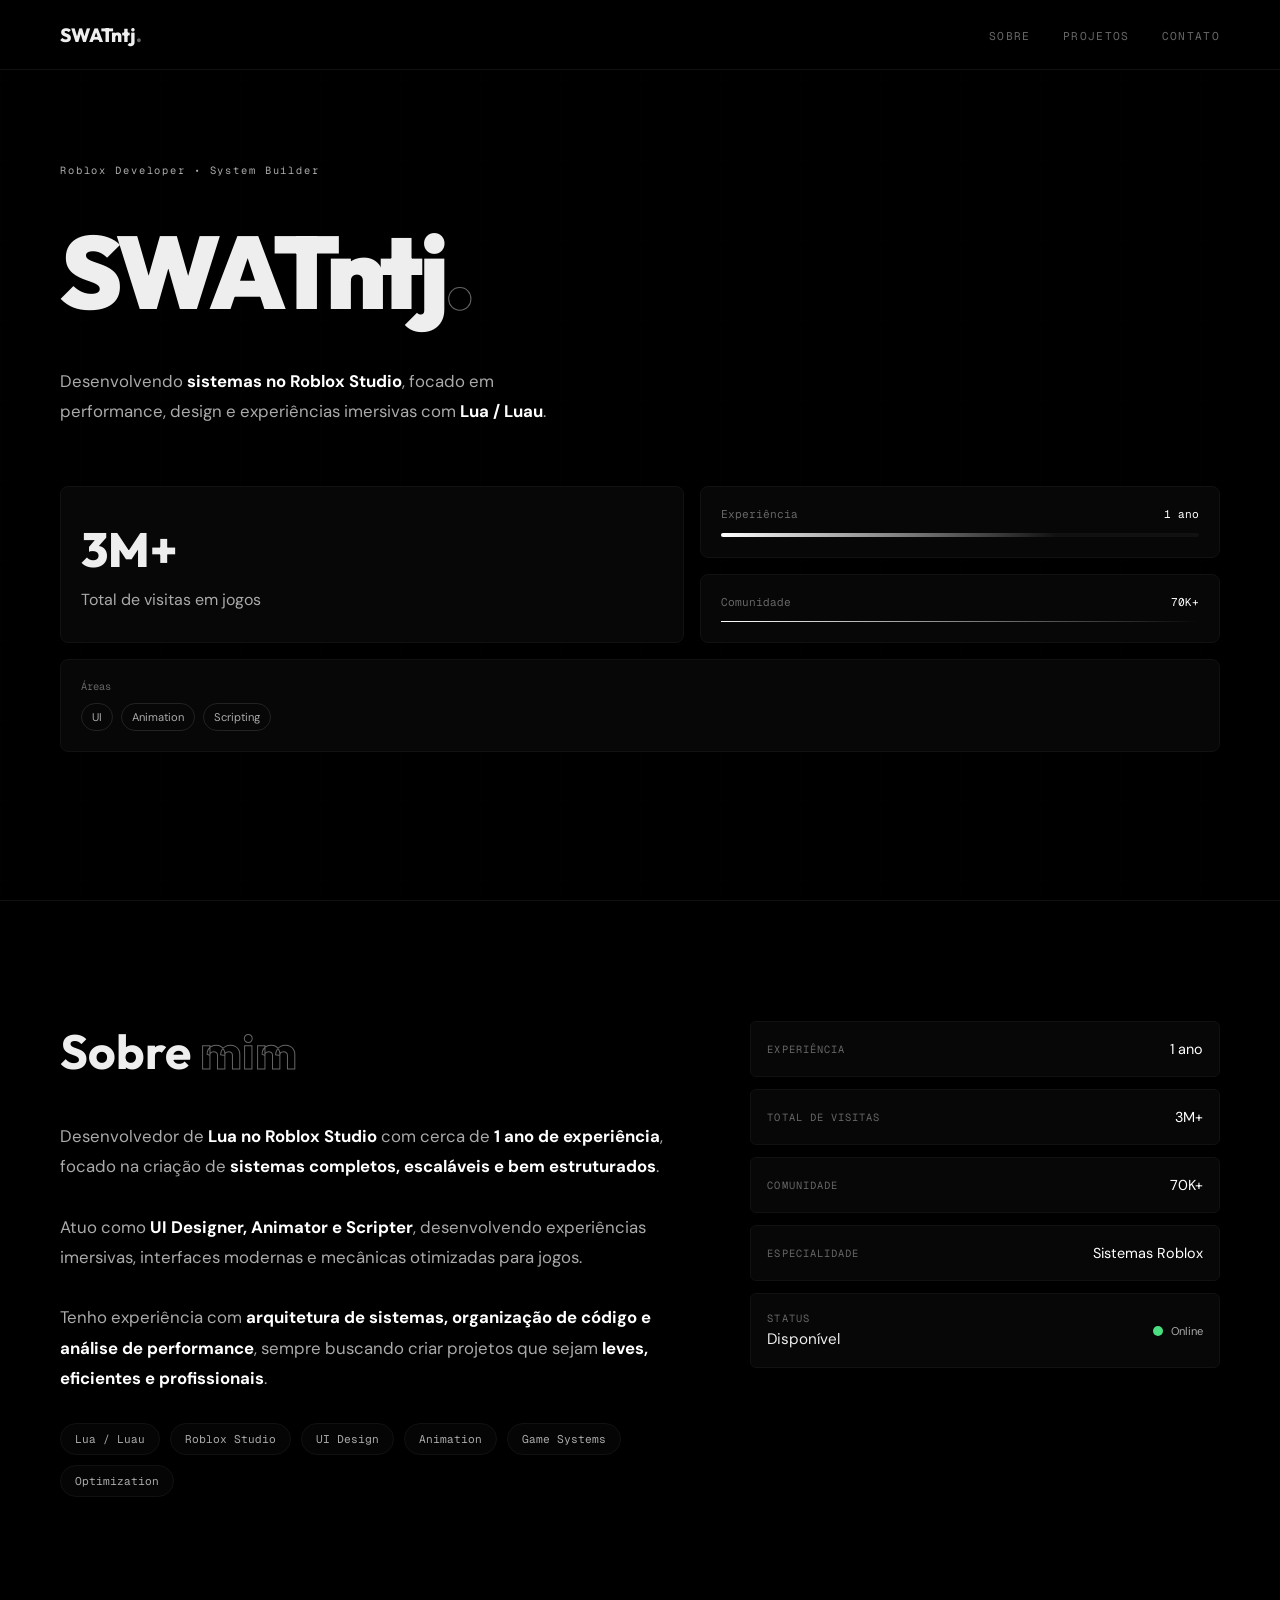
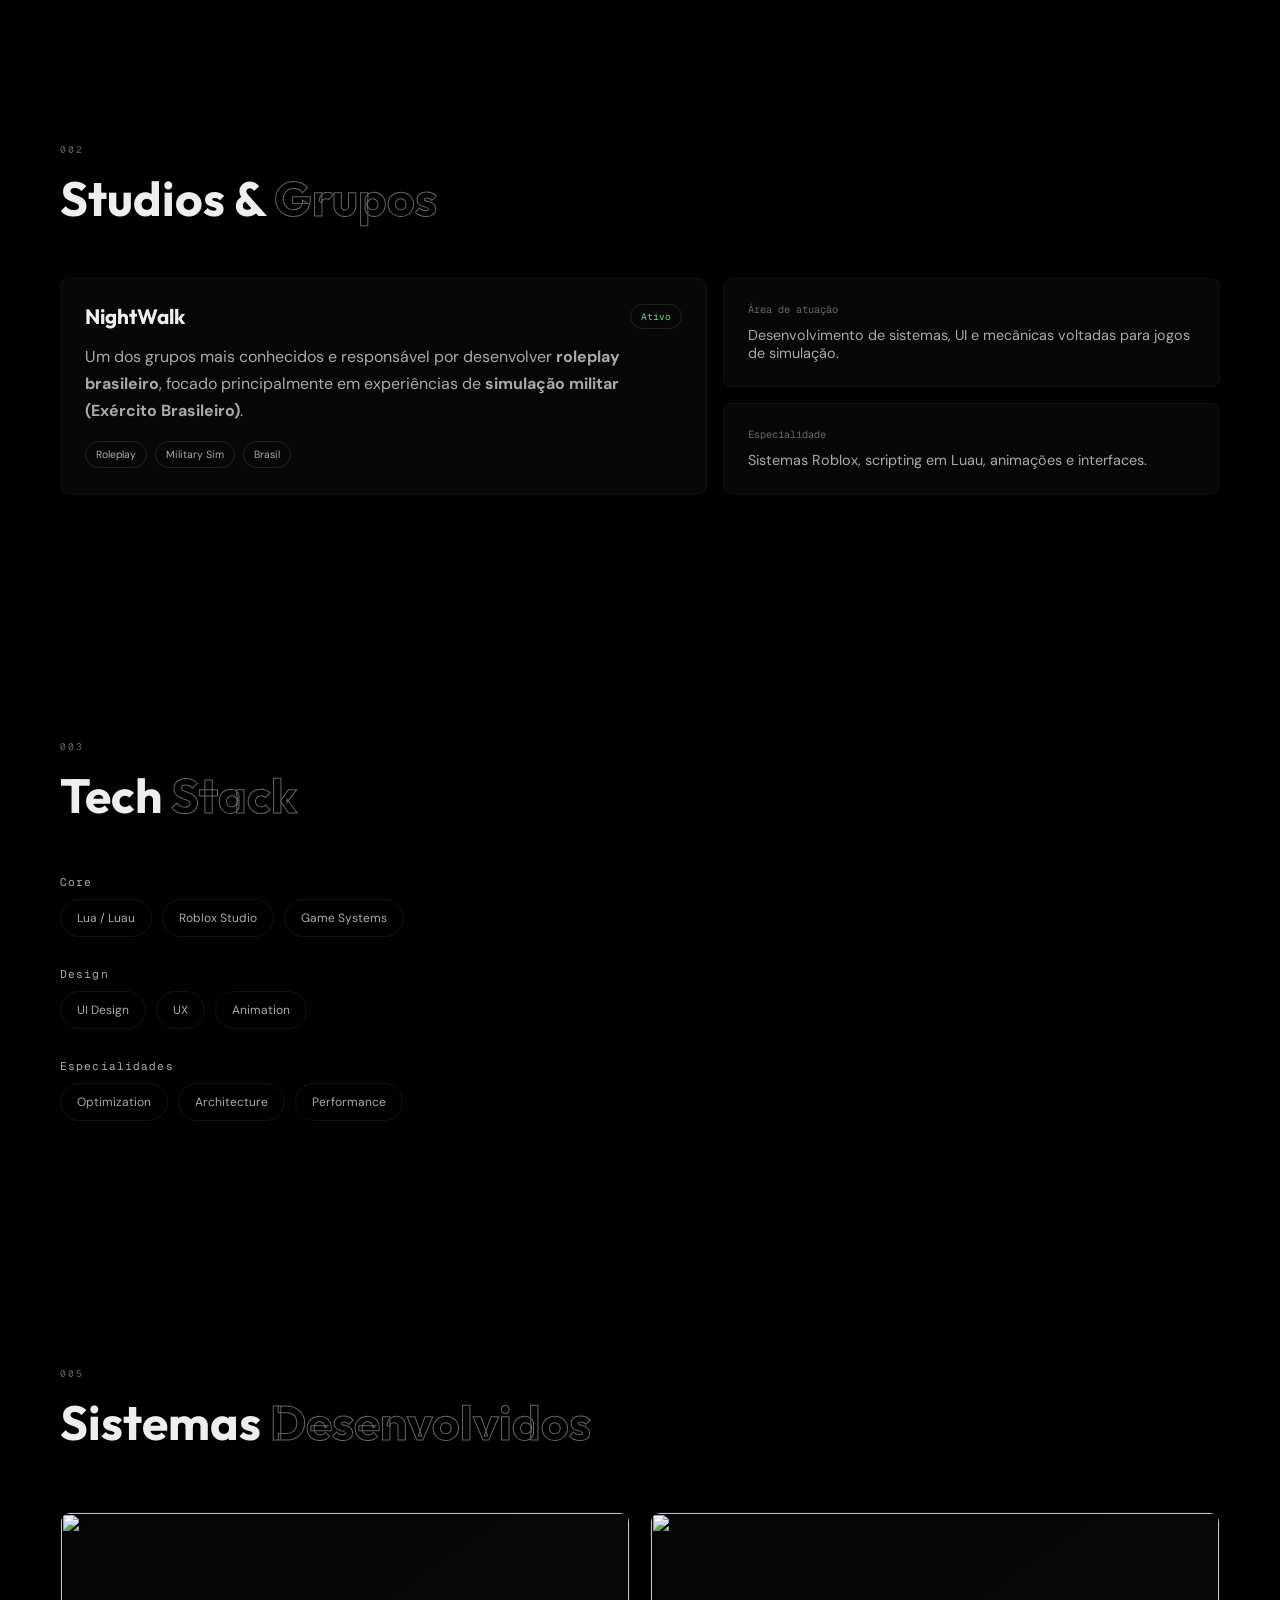
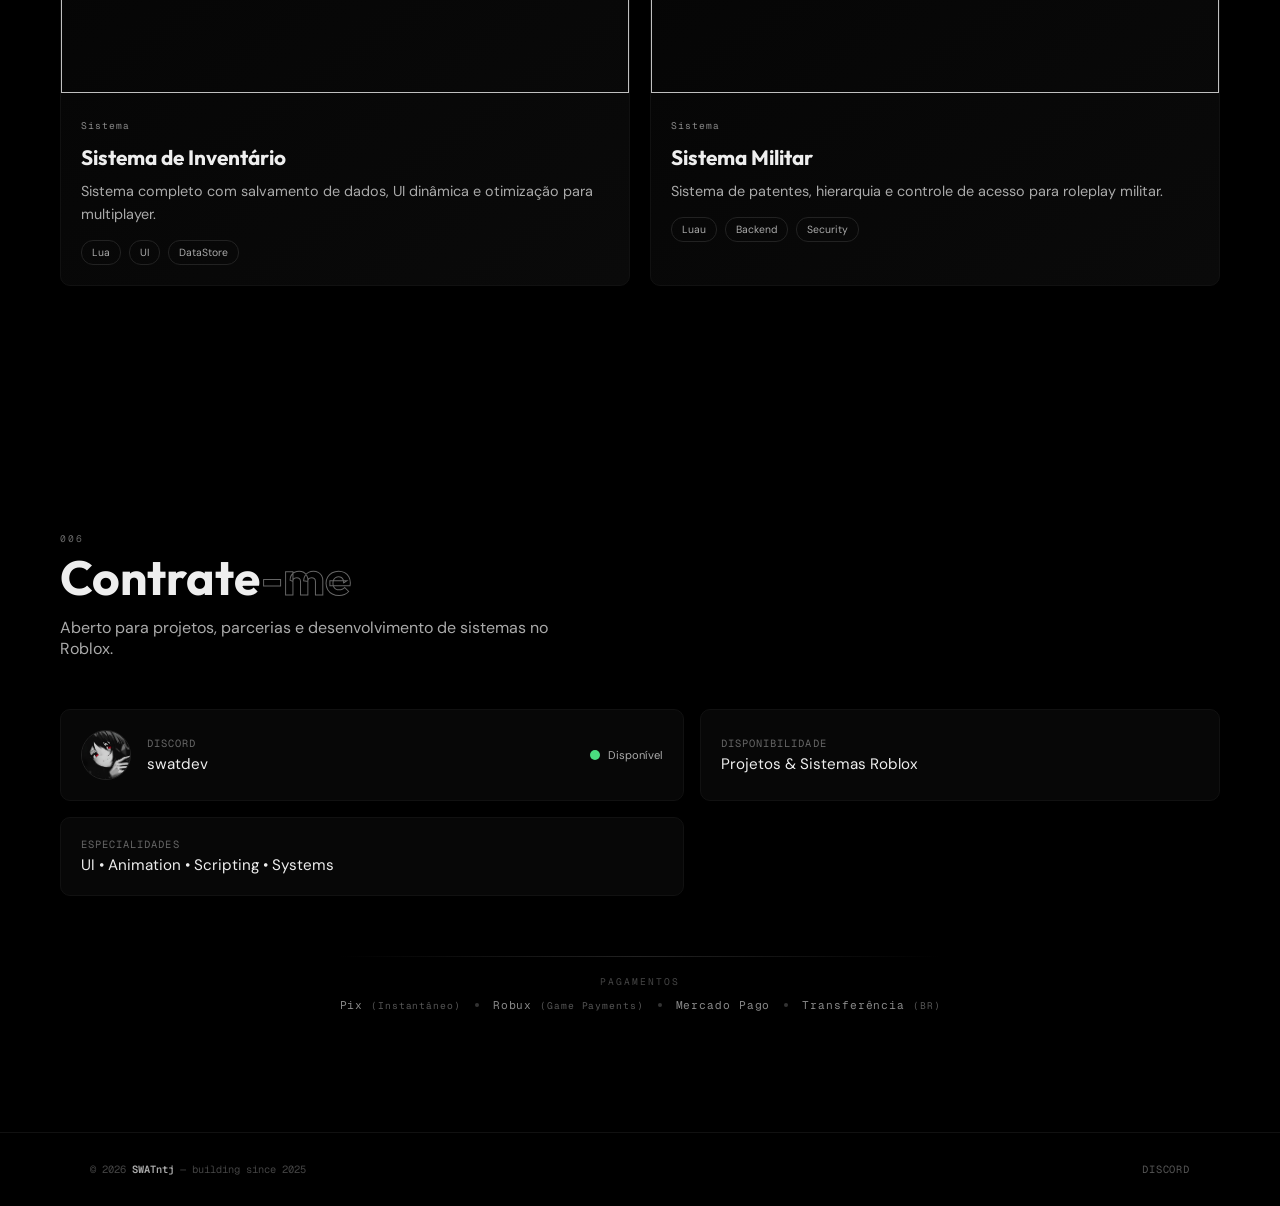
==== index.html @ 23b55d71 "Add files via upload" ====
<!DOCTYPE html>
<html lang="pt-BR">
<head>
    <meta charset="UTF-8">
    <meta name="viewport" content="width=device-width, initial-scale=1.0">
    <title>SWATntj - Software Engineer</title>

    <link rel="preconnect" href="https://fonts.googleapis.com">
    <link rel="preconnect" href="https://fonts.gstatic.com" crossorigin>
    <link href="https://fonts.googleapis.com/css2?family=Geist+Mono:wght@400;500;600;700&family=Outfit:wght@300;400;500;600;700;800;900&family=DM+Sans:wght@300;400;500;600&display=swap" rel="stylesheet">

    <link rel="stylesheet" href="styles.css">
</head>
<body>

    <div id="loader">
    <div class="loader-line"></div>
</div>

<nav class="navbar">
    <div class="logo">SWATntj<span>.</span></div>

    <ul class="nav-links">
        <li><a href="#about">Sobre</a></li>
        <li><a href="#">Projetos</a></li>
        <li><a href="#">Contato</a></li>
    </ul>
</nav>

<section class="hero">
    <div class="hero-grid"></div>

    <div class="hero-top">
        <p class="hero-tag">ROBLOX DEVELOPER • SYSTEM BUILDER</p>
    </div>

    <h1 class="hero-title">
        SWATntj<span class="outline">.</span>
    </h1>

    <p class="hero-sub">
        Desenvolvendo <strong>sistemas no Roblox Studio</strong>, focado em performance,
        design e experiências imersivas com <strong>Lua / Luau</strong>.
    </p>

    <div class="hero-stats-grid">

        <div class="stat-card main">
            <div class="stat-big">
                <span class="counter" data-target="3">3</span>M+
            </div>
            <div class="stat-desc">Total de visitas em jogos</div>
        </div>

        <div class="stat-card">
            <div class="stat-row">
                <span>Experiência</span>
                <span class="highlight">1 ano</span>
            </div>

            <div class="progress">
                <div class="progress-bar"></div>
            </div>
        </div>

        <div class="stat-card">
            <div class="stat-row">
                <span>Comunidade</span>
                <span class="highlight">70K+</span>
            </div>

            <div class="mini-line"></div>
        </div>

        <div class="stat-card small">
            <div class="mini-title">Áreas</div>
            <div class="mini-tags">
                <span>UI</span>
                <span>Animation</span>
                <span>Scripting</span>
            </div>
        </div>

    </div>
</section>

<div class="divider"></div>

<section id="about" class="about">

    <div class="about-left">
        <h2 class="about-title">Sobre <span class="ghost">mim</span></h2>

        <p class="about-text">
            Desenvolvedor de <strong>Lua no Roblox Studio</strong> com cerca de <strong>1 ano de experiência</strong>,
            focado na criação de <strong>sistemas completos, escaláveis e bem estruturados</strong>.
            <br><br>
            Atuo como <strong>UI Designer, Animator e Scripter</strong>, desenvolvendo experiências imersivas,
            interfaces modernas e mecânicas otimizadas para jogos.
            <br><br>
            Tenho experiência com <strong>arquitetura de sistemas, organização de código e análise de performance</strong>,
            sempre buscando criar projetos que sejam <strong>leves, eficientes e profissionais</strong>.
        </p>

        <div class="about-skills">
            <span class="skill">Lua / Luau</span>
            <span class="skill">Roblox Studio</span>
            <span class="skill">UI Design</span>
            <span class="skill">Animation</span>
            <span class="skill">Game Systems</span>
            <span class="skill">Optimization</span>
        </div>
    </div>

    <div class="about-right">

        <div class="about-card">
            <span class="label">Experiência</span>
            <span class="value">1 ano</span>
        </div>

        <div class="about-card">
            <span class="label">Total de Visitas</span>
            <span class="value">3M+</span>
        </div>

        <div class="about-card">
            <span class="label">Comunidade</span>
            <span class="value">70K+</span>
        </div>

        <div class="about-card">
            <span class="label">Especialidade</span>
            <span class="value">Sistemas Roblox</span>
        </div>

<div class="about-card">
    
    <div class="card-info">
        <span class="card-title">Status</span>
        <span class="card-value">Disponível</span>
    </div>

    <div class="card-right">
        <span class="status-dot"></span>
        <span class="status-text">Online</span>
    </div>

</div>

    </div>

</section>

<section class="studios">

    <div class="section-head">
        <span class="section-id">002</span>
        <h2 class="section-title">Studios & <span class="ghost">Grupos</span></h2>
    </div>

    <div class="studios-grid">

        <!-- CARD PRINCIPAL -->
        <div class="studio-card main">
            <div class="studio-top">
                <span class="studio-name">NightWalk</span>
                <span class="studio-badge">Ativo</span>
            </div>

            <p class="studio-desc">
                Um dos grupos mais conhecidos e responsável por desenvolver <strong>roleplay brasileiro</strong>,
                focado principalmente em experiências de <strong>simulação militar (Exército Brasileiro)</strong>.
            </p>

            <div class="studio-meta">
                <span>Roleplay</span>
                <span>Military Sim</span>
                <span>Brasil</span>
            </div>
        </div>

        <!-- CARD INFO -->
        <div class="studio-card">
            <div class="mini-title">Área de atuação</div>
            <p class="mini-desc">
                Desenvolvimento de sistemas, UI e mecânicas voltadas para jogos de simulação.
            </p>
        </div>

        <!-- CARD INFO -->
        <div class="studio-card">
            <div class="mini-title">Especialidade</div>
            <p class="mini-desc">
                Sistemas Roblox, scripting em Luau, animações e interfaces.
            </p>
        </div>

    </div>
</section>

<section class="stack">

    <div class="section-head">
        <span class="section-id">003</span>
        <h2 class="section-title">Tech <span class="ghost">Stack</span></h2>
    </div>

    <div class="stack-wrap">

        <div class="stack-block">
            <div class="stack-title">Core</div>
            <div class="stack-tags">
                <span>Lua / Luau</span>
                <span>Roblox Studio</span>
                <span>Game Systems</span>
            </div>
        </div>

        <div class="stack-block">
            <div class="stack-title">Design</div>
            <div class="stack-tags">
                <span>UI Design</span>
                <span>UX</span>
                <span>Animation</span>
            </div>
        </div>

        <div class="stack-block">
            <div class="stack-title">Especialidades</div>
            <div class="stack-tags">
                <span>Optimization</span>
                <span>Architecture</span>
                <span>Performance</span>
            </div>
        </div>

    </div>

</section>

<section class="systems" id="systems">

    <div class="section-head">
        <span class="section-id">005</span>
        <h2 class="section-title">Sistemas <span class="ghost">Desenvolvidos</span></h2>
    </div>

    <div class="systems-grid">

        <!-- CARD -->
        <div class="system-card reveal">
            <div class="system-image">
                <img src="sistema1.png">
            </div>

            <div class="system-content">
                <span class="system-tag">Sistema</span>
                <h3 class="system-title">Sistema de Inventário</h3>

                <p class="system-desc">
                    Sistema completo com salvamento de dados, UI dinâmica e otimização para multiplayer.
                </p>

                <div class="system-tags">
                    <span>Lua</span>
                    <span>UI</span>
                    <span>DataStore</span>
                </div>
            </div>
        </div>

        <!-- CARD -->
        <div class="system-card reveal">
            <div class="system-image">
                <img src="sistema2.png">
            </div>

            <div class="system-content">
                <span class="system-tag">Sistema</span>
                <h3 class="system-title">Sistema Militar</h3>

                <p class="system-desc">
                    Sistema de patentes, hierarquia e controle de acesso para roleplay militar.
                </p>

                <div class="system-tags">
                    <span>Luau</span>
                    <span>Backend</span>
                    <span>Security</span>
                </div>
            </div>
        </div>

    </div>

</section>

<section class="contact" id="contact">

    <div class="contact-header">
                <span class="section-id">006</span>
        <h2 class="contact-title">Contrate<span class="ghost">-me</span></h2>
        <p class="contact-sub">
            Aberto para projetos, parcerias e desenvolvimento de sistemas no Roblox.
        </p>
    </div>

    <div class="contact-grid">

        <!-- CARD DISCORD -->
        <a href="https://discord.com/users/818892577386004511" target="_blank" class="contact-card discord reveal">
            <div class="card-left">
      <img src="avatar.png" class="avatar">

                <div class="card-info">
                    <span class="card-title">Discord</span>
                    <span class="card-value">swatdev</span>
                </div>
            </div>

            <div class="card-right">
                <span class="status-dot"></span>
                <span class="status-text">Disponível</span>
            </div>
        </a>

        <!-- CARD STATUS -->
        <div class="contact-card reveal">
            <div class="card-info full">
                <span class="card-title">Disponibilidade</span>
                <span class="card-value">Projetos & Sistemas Roblox</span>
            </div>
        </div>

        <!-- CARD STACK -->
        <div class="contact-card reveal">
            <div class="card-info full">
                <span class="card-title">Especialidades</span>
                <span class="card-value">UI • Animation • Scripting • Systems</span>
            </div>
        </div>

    </div>

    <!-- PAYMENT (dentro do contact) -->
<div class="payment-box reveal">

    <div class="payment-line"></div>

    <div class="payment-content">
        <span class="payment-label">Pagamentos</span>

<div class="payment-methods">
    <span class="pay-item">Pix <small>(Instantâneo)</small></span>
    <span class="dot"></span>
    <span class="pay-item">Robux <small>(Game Payments)</small></span>
    <span class="dot"></span>
    <span class="pay-item">Mercado Pago</span>
    <span class="dot"></span>
    <span class="pay-item">Transferência <small>(BR)</small></span>
</div>
    </div>

</div>

</section>


<!-- FOOTER -->
<footer class="footer">
    <div class="footer-inner">

        <div class="footer-left">
            © 2026 <span>SWATntj</span> — building since 2025
        </div>

<div class="footer-right">
    <a href="https://discord.com/users/818892577386004511" target="_blank">Discord</a>
</div>

    </div>
</footer>

<script src="script.js"></script>


</body>
</html>
---- styles.css ----
:root{
  --bg:#000;
  --bg2:#070707;
  --t1:#eee;
  --t2:#aaa;
  --t3:#666;
  --b1:#111;

  --mono:'Geist Mono', monospace;
  --body:'DM Sans', sans-serif;
  --heading:'Outfit', sans-serif;
}

*{
    margin:0;
    padding:0;
    box-sizing:border-box;
}

body{
    background:var(--bg);
    color:var(--t1);
    font-family:var(--body);
}

.navbar{
    position:fixed;
    top:0;
    left:0;
    width:100%;
    height:70px;
    display:flex;
    align-items:center;
    justify-content:space-between;
    padding:0 60px;
    background:rgba(0,0,0,0.75);
    backdrop-filter:blur(14px);
    border-bottom:1px solid var(--b1);
    z-index:100;
}

.logo{
    font-family:var(--heading);
    font-weight:800;
    font-size:1.2rem;
}

.logo span{
    color:var(--t3);
}

.nav-links{
    display:flex;
    gap:32px;
    list-style:none;
}

.nav-links a{
    font-family:var(--mono);
    font-size:0.7rem;
    color:var(--t3);
    text-decoration:none;
    letter-spacing:0.12em;
    text-transform:uppercase;
    position:relative;
}

.nav-links a::after{
    content:"";
    position:absolute;
    left:0;
    bottom:-6px;
    width:0;
    height:1px;
    background:#fff;
    transition:0.3s;
}

.nav-links a:hover{
    color:#fff;
}

.nav-links a:hover::after{
    width:100%;
}

.hero{
    height:100vh;
    display:flex;
    flex-direction:column;
    justify-content:center;
    padding:0 60px;
    position:relative;
}

.hero-grid{
    position:absolute;
    inset:0;
    opacity:0.03;
    background-image:linear-gradient(rgba(255,255,255,.2) 1px,transparent 1px),
    linear-gradient(90deg,rgba(255,255,255,.2) 1px,transparent 1px);
    background-size:80px 80px;
}

.hero-tag{
    font-family:var(--mono);
    font-size:0.65rem;
    color:var(--t2);
    letter-spacing:0.2em;
    margin-bottom:30px;
}

.hero-title{
    font-family:var(--heading);
    font-size:clamp(3rem,8vw,7rem);
    font-weight:900;
    letter-spacing:-0.05em;
}

.outline{
    color:transparent;
    -webkit-text-stroke:1px var(--t3);
}

.hero-sub{
    margin-top:30px;
    max-width:500px;
    font-size:1.05rem;
    color:var(--t2);
    line-height:1.8;
}

.hero-sub strong{
    color:#fff;
}

.divider{
    width:100%;
    height:1px;
    background:var(--b1);
}

.about{
    display:grid;
    grid-template-columns:1.3fr 1fr;
    gap:80px;
    padding:120px 60px;
}

.about-title{
    font-family:var(--heading);
    font-size:clamp(2rem,4vw,3rem);
    margin-bottom:40px;
}

.ghost{
    color:transparent;
    -webkit-text-stroke:1px var(--t3);
}

.about-text{
    color:var(--t2);
    line-height:1.8;
    font-size:1.05rem;
}

.about-text strong{
    color:#fff;
}

.about-right{
    display:flex;
    flex-direction:column;
}

.about-item{
    display:flex;
    justify-content:space-between;
    padding:15px 0;
    border-bottom:1px solid var(--b1);
}

.label{
    font-family:var(--mono);
    font-size:0.7rem;
    color:var(--t3);
    letter-spacing:0.1em;
    text-transform:uppercase;
}

.value{
    color:#fff;
}

.online{
    color:#4ade80;
}

.stat{
    display:flex;
    align-items:flex-start;
    gap:16px;
    opacity:0;
    transform:translateY(20px);
    transition:all .6s cubic-bezier(.22,1,.36,1);
}

.stat.show{
    opacity:1;
    transform:translateY(0);
}

.stat-line{
    width:2px;
    height:0;
    background:linear-gradient(180deg,#fff,transparent);
    transition:height .8s cubic-bezier(.22,1,.36,1);
}

.stat.show .stat-line{
    height:60px;
}

.stat-content{
    display:flex;
    flex-direction:column;
}

.stat-num{
    font-family:var(--heading);
    font-size:2.8rem;
    font-weight:800;
    letter-spacing:-0.04em;
    display:flex;
    align-items:flex-end;
    gap:6px;
    transition:all .3s;
}

.stat:hover .stat-num{
    text-shadow:0 0 12px rgba(255,255,255,0.25);
}

.suffix{
    font-size:1.4rem;
    color:var(--t3);
}

.stat-label{
    font-family:var(--mono);
    font-size:0.6rem;
    color:var(--t3);
    letter-spacing:0.14em;
    text-transform:uppercase;
    margin-top:6px;
}

@media(max-width:768px){
    .hero-stats{
        flex-direction:column;
        gap:30px;
    }

    .stat-line{
        height:40px !important;
    }
}


.about{
    display:grid;
    grid-template-columns:1.3fr 1fr;
    gap:80px;
    padding:120px 60px;
}

.about-skills{
    margin-top:30px;
    display:flex;
    flex-wrap:wrap;
    gap:10px;
}

.skill{
    font-family:var(--mono);
    font-size:0.7rem;
    padding:8px 14px;
    border:1px solid var(--b1);
    border-radius:20px;
    color:var(--t2);
    transition:all .3s;
    background:rgba(255,255,255,0.02);
}

.skill:hover{
    color:#fff;
    border-color:#333;
    transform:translateY(-2px);
    background:rgba(255,255,255,0.05);
}

.about-right{
    display:flex;
    flex-direction:column;
    gap:12px;
}

.about-card{
    display:flex;
    justify-content:space-between;
    align-items:center;
    padding:18px 16px;
    border:1px solid var(--b1);
    background:var(--bg2);
    border-radius:6px;
    transition:all .3s;
    position:relative;
    overflow:hidden;
}

.about-card::before{
    content:"";
    position:absolute;
    left:0;
    top:0;
    width:2px;
    height:0;
    background:#fff;
    transition:height .4s;
}

.about-card:hover{
    background:#0a0a0a;
    border-color:#222;
    transform:translateX(6px);
}

.about-card:hover::before{
    height:100%;
}

.about-card .label{
    font-family:var(--mono);
    font-size:0.65rem;
    color:var(--t3);
    letter-spacing:0.1em;
    text-transform:uppercase;
}

.about-card .value{
    font-size:0.9rem;
    color:#fff;
}

.online{
    color:#4ade80;
}

@media(max-width:768px){
    .about{
        grid-template-columns:1fr;
        gap:40px;
        padding:80px 24px;
    }
}

.hero-top{
    display:flex;
    align-items:center;
    gap:14px;
    margin-top:16px;
    
    opacity:0;
    transform:translateY(10px);
    animation:fadeUp .8s ease forwards;
    animation-delay:.3s;
}

.hero-tag{
    font-family:var(--mono);
    font-size:0.65rem;
    letter-spacing:0.18em;
    color:var(--t2);
}

.hero-badge{
    font-family:var(--mono);
    font-size:0.6rem;
    padding:6px 12px;
    border:1px solid #222;
    border-radius:20px;
    color:#aaa;
    transition:.3s;
}

.hero-badge:hover{
    border-color:#444;
    color:#fff;
}

.hero-stats-grid{
    display:grid;
    grid-template-columns:1.2fr 1fr;
    gap:16px;
    margin-top:60px;
}

.stat-card{
    background:var(--bg2);
    border:1px solid var(--b1);
    padding:20px;
    border-radius:8px;
    transition:.3s;
    position:relative;
    overflow:hidden;
}

.stat-card:hover{
    border-color:#222;
    transform:translateY(-3px);
}

.stat-card.main{
    grid-row:span 2;
    display:flex;
    flex-direction:column;
    justify-content:center;
}

.stat-big{
    font-size:3rem;
    font-weight:800;
    font-family:var(--heading);
}

.stat-desc{
    margin-top:10px;
    color:var(--t2);
}

.stat-row{
    display:flex;
    justify-content:space-between;
    font-family:var(--mono);
    font-size:0.7rem;
    color:var(--t3);
}

.highlight{
    color:#fff;
}

.progress{
    margin-top:12px;
    height:4px;
    background:#111;
    overflow:hidden;
    border-radius:10px;
}

.progress-bar{
    width:70%;
    height:100%;
    background:linear-gradient(90deg,#fff,transparent);
    animation:progressAnim 2s ease;
}

@keyframes progressAnim{
    from{width:0}
    to{width:70%}
}

@keyframes fadeUp{
    to{
        opacity:1;
        transform:translateY(0);
    }
}

.stat-card{
    opacity:0;
    transform:translateY(20px);
    animation:fadeUp .8s ease forwards;
}

.stat-card:nth-child(1){animation-delay:.4s;}
.stat-card:nth-child(2){animation-delay:.6s;}
.stat-card:nth-child(3){animation-delay:.8s;}
.stat-card:nth-child(4){animation-delay:1s;}

.mini-line{
    margin-top:12px;
    height:1px;
    background:linear-gradient(90deg,#fff,transparent);
}

.stat-card.small{
    grid-column:span 2;
}

.mini-title{
    font-family:var(--mono);
    font-size:0.6rem;
    color:var(--t3);
    margin-bottom:10px;
}

.mini-tags{
    display:flex;
    gap:8px;
}

.mini-tags span{
    font-size:0.7rem;
    padding:6px 10px;
    border:1px solid #222;
    border-radius:14px;
    color:#aaa;
    transition:.3s;
}

.mini-tags span:hover{
    color:#fff;
    border-color:#333;
}

@media(max-width:768px){
    .hero-stats-grid{
        grid-template-columns:1fr;
    }

    .stat-card.main{
        grid-row:auto;
    }

    .stat-card.small{
        grid-column:auto;
    }
}

/* SECTION HEAD */
.section-head{
    margin-bottom:50px;
}

.section-id{
    font-family:var(--mono);
    font-size:0.6rem;
    color:var(--t3);
    letter-spacing:0.2em;
}

.section-title{
    font-family:var(--heading);
    font-size:clamp(2rem,4vw,3rem);
    margin-top:10px;
}

/* STUDIOS */
.studios{
    padding:120px 60px;
}

.studios-grid{
    display:grid;
    grid-template-columns:1.3fr 1fr;
    gap:16px;
}

/* CARD */
.studio-card{
    background:var(--bg2);
    border:1px solid var(--b1);
    padding:24px;
    border-radius:8px;
    transition:.3s;
    position:relative;
    overflow:hidden;
}

.studio-card:hover{
    border-color:#222;
    transform:translateY(-4px);
}

/* MAIN */
.studio-card.main{
    grid-row:span 2;
}

/* TOP */
.studio-top{
    display:flex;
    justify-content:space-between;
    align-items:center;
    margin-bottom:14px;
}

.studio-name{
    font-family:var(--heading);
    font-size:1.3rem;
    font-weight:700;
}

.studio-badge{
    font-family:var(--mono);
    font-size:0.6rem;
    padding:5px 10px;
    border:1px solid #222;
    border-radius:20px;
    color:#4ade80;
}

/* DESC */
.studio-desc{
    color:var(--t2);
    line-height:1.7;
}

/* META TAGS */
.studio-meta{
    display:flex;
    gap:8px;
    margin-top:16px;
}

.studio-meta span{
    font-size:0.65rem;
    padding:6px 10px;
    border:1px solid #222;
    border-radius:14px;
    color:#aaa;
}

/* MINI */
.mini-title{
    font-family:var(--mono);
    font-size:0.65rem;
    color:var(--t3);
    margin-bottom:10px;
}

.mini-desc{
    color:var(--t2);
    font-size:0.9rem;
}

/* STACK */
.stack{
    padding:120px 60px;
}

.stack-wrap{
    display:flex;
    flex-direction:column;
    gap:30px;
}

.stack-title{
    font-family:var(--mono);
    font-size:0.7rem;
    color:var(--t2);
    margin-bottom:10px;
    letter-spacing:0.1em;
}

.stack-tags{
    display:flex;
    flex-wrap:wrap;
    gap:10px;
}

.stack-tags span{
    font-size:0.75rem;
    padding:10px 16px;
    border:1px solid var(--b1);
    border-radius:20px;
    color:var(--t2);
    transition:.3s;
}

.stack-tags span:hover{
    color:#fff;
    border-color:#333;
    transform:translateY(-2px);
}

/* RESPONSIVO */
@media(max-width:768px){
    .studios-grid{
        grid-template-columns:1fr;
    }

    .studio-card.main{
        grid-row:auto;
    }

    .studios,
    .stack{
        padding:80px 24px;
    }
}

/* CONTACT */
.contact{
    padding:120px 60px;
    position:relative;
}

/* HEADER */
.contact-header{
    margin-bottom:50px;
}

.contact-title{
    font-family:var(--heading);
    font-size:clamp(2rem,4vw,3rem);
}

.contact-sub{
    margin-top:10px;
    color:var(--t2);
    max-width:500px;
}

/* GRID */
.contact-grid{
    display:grid;
    grid-template-columns:1.2fr 1fr;
    gap:16px;
}

/* CARD BASE */
.contact-card{
    display:flex;
    justify-content:space-between;
    align-items:center;
    padding:20px;
    border:1px solid var(--b1);
    background:var(--bg2);
    border-radius:10px;
    transition:.3s;
    position:relative;
    overflow:hidden;
    text-decoration:none;
    color:inherit;
}

/* hover */
.contact-card:hover{
    transform:translateY(-4px);
    border-color:#222;
}

/* glow effect */
.contact-card::after{
    content:"";
    position:absolute;
    inset:0;
    background:linear-gradient(120deg,transparent,rgba(255,255,255,.06),transparent);
    opacity:0;
    transition:.3s;
}

.contact-card:hover::after{
    opacity:1;
}

/* LEFT */
.card-left{
    display:flex;
    align-items:center;
    gap:16px;
}

.avatar{
    width:50px;
    height:50px;
    border-radius:50%;
    object-fit:cover;
    border:1px solid #222;
    transition:.3s;
}

.avatar:hover{
    transform:scale(1.05);
}
/* shine */
.avatar::after{
    content:"";
    position:absolute;
    inset:0;
    background:linear-gradient(120deg,transparent,rgba(255,255,255,.25),transparent);
    animation:shine 3s infinite;
}

@keyframes shine{
    0%{transform:translateX(-100%)}
    100%{transform:translateX(100%)}
}

/* INFO */
.card-info{
    display:flex;
    flex-direction:column;
}

.card-info.full{
    width:100%;
}

/* TEXT */
.card-title{
    font-family:var(--mono);
    font-size:0.65rem;
    color:var(--t3);
    letter-spacing:0.1em;
    text-transform:uppercase;
}

.card-value{
    margin-top:4px;
    font-size:0.95rem;
}

/* RIGHT */
.card-right{
    display:flex;
    align-items:center;
    gap:8px;
}

/* STATUS */
.status-dot{
    width:10px;
    height:10px;
    background:#4ade80;
    border-radius:50%;
    animation:pulse 2s infinite;
}

@keyframes pulse{
    0%{box-shadow:0 0 0 0 rgba(74,222,128,.6)}
    70%{box-shadow:0 0 0 8px rgba(74,222,128,0)}
    100%{box-shadow:0 0 0 0 rgba(74,222,128,0)}
}

.status-text{
    font-size:0.7rem;
    color:var(--t2);
}

/* REVEAL ANIMATION */
.reveal{
    opacity:0;
    transform:translateY(20px);
    transition:all .6s cubic-bezier(.22,1,.36,1);
}

.reveal.show{
    opacity:1;
    transform:translateY(0);
}

/* RESPONSIVO */
@media(max-width:768px){
    .contact{
        padding:80px 24px;
    }

    .contact-grid{
        grid-template-columns:1fr;
    }
}

#loader{
    position:fixed;
    inset:0;
    background:#000;
    display:flex;
    align-items:center;
    justify-content:center;
    z-index:9999;
}

.loader-line{
    width:0;
    height:2px;
    background:#fff;
    animation:loadAnim 1.8s ease forwards;
}

@keyframes loadAnim{
    to{width:200px;}
}

.systems{
    padding:120px 60px;
}

.systems-grid{
    display:grid;
    grid-template-columns:repeat(auto-fit,minmax(300px,1fr));
    gap:20px;
    margin-top:60px;
}

.system-card{
    background:linear-gradient(145deg,#050505,#0a0a0a);
    border:1px solid #111;
    border-radius:10px;
    overflow:hidden;
    transition:.4s;
    transform:translateY(30px);
    opacity:0;
}

.system-card.show{
    transform:translateY(0);
    opacity:1;
}

.system-card:hover{
    transform:translateY(-6px) scale(1.01);
    border-color:#222;
}

/* imagem */
.system-image{
    height:180px;
    overflow:hidden;
}

.system-image img{
    width:100%;
    height:100%;
    object-fit:cover;
    transition:.4s;
}

.system-card:hover img{
    transform:scale(1.08);
}

/* conteúdo */
.system-content{
    padding:20px;
}

.system-tag{
    font-family:var(--mono);
    font-size:0.6rem;
    color:#888;
    letter-spacing:.1em;
}

.system-title{
    font-family:var(--heading);
    font-size:1.3rem;
    margin:10px 0;
}

.system-desc{
    font-size:0.9rem;
    color:var(--t2);
    line-height:1.6;
}

/* tags */
.system-tags{
    margin-top:14px;
    display:flex;
    gap:8px;
    flex-wrap:wrap;
}

.system-tags span{
    font-size:0.65rem;
    padding:5px 10px;
    border:1px solid #222;
    border-radius:12px;
    color:#aaa;
    transition:.3s;
}

.system-tags span:hover{
    color:#fff;
    border-color:#333;
}

/* RESPONSIVO */
@media(max-width:768px){
    .systems{
        padding:80px 24px;
    }
}

/* PAYMENT */
.payment {
    padding: 60px 24px 20px;
    border-top: 1px solid #111;
    display: flex;
    justify-content: center;
}

.payment-inner {
    display: flex;
    flex-direction: column;
    align-items: center;
    gap: 14px;
}

.payment-label {
    font-family: 'Geist Mono', monospace;
    font-size: 0.65rem;
    letter-spacing: 0.2em;
    color: #444;
    text-transform: uppercase;
}

.payment-methods {
    display: flex;
    align-items: center;
    gap: 14px;
    flex-wrap: wrap;
    justify-content: center;
}

.pay-item {
    font-family: 'Geist Mono', monospace;
    font-size: 0.7rem;
    color: #999;
    letter-spacing: 0.08em;
    position: relative;
    transition: all 0.3s ease;
    cursor: default;
}

.pay-item small {
    color: #555;
    font-size: 0.6rem;
}

.pay-item:hover {
    color: #fff;
    transform: translateY(-2px);
}

.dot {
    width: 4px;
    height: 4px;
    background: #333;
    border-radius: 50%;
}

/* glow effect */
.pay-item::after {
    content: '';
    position: absolute;
    inset: -6px -10px;
    background: radial-gradient(circle, rgba(255,255,255,0.08), transparent 70%);
    opacity: 0;
    transition: 0.3s;
}

.pay-item:hover::after {
    opacity: 1;
}


/* FOOTER */
.footer {
    padding: 30px 24px;
    border-top: 1px solid #111;
}

.footer-inner {
    max-width: 1100px;
    margin: auto;
    display: flex;
    justify-content: space-between;
    align-items: center;
}

.footer-left {
    font-family: 'Geist Mono', monospace;
    font-size: 0.65rem;
    color: #444;
}

.footer-left span {
    color: #aaa;
    font-weight: 600;
}

.footer-right {
    display: flex;
    gap: 24px;
}

.footer-right a {
    font-family: 'Geist Mono', monospace;
    font-size: 0.65rem;
    color: #555;
    text-decoration: none;
    letter-spacing: 0.08em;
    text-transform: uppercase;
    transition: 0.3s;
    position: relative;
}

.footer-right a::after {
    content: '';
    position: absolute;
    left: 0;
    bottom: -4px;
    width: 0%;
    height: 1px;
    background: #fff;
    transition: 0.3s;
}

.footer-right a:hover {
    color: #fff;
}

.footer-right a:hover::after {
    width: 100%;
}


/* RESPONSIVO */
@media(max-width: 768px) {
    .footer-inner {
        flex-direction: column;
        gap: 12px;
        text-align: center;
    }
}

/* PAYMENT INSIDE CONTACT */
.payment-box {
    margin-top: 60px;
    display: flex;
    flex-direction: column;
    align-items: center;
    gap: 18px;
    opacity: 0;
    transform: translateY(20px);
    transition: 0.6s cubic-bezier(.22,1,.36,1);
}

.payment-box.visible {
    opacity: 1;
    transform: translateY(0);
}

/* linha separadora estilo premium */
.payment-line {
    width: 100%;
    max-width: 600px;
    height: 1px;
    background: linear-gradient(90deg, transparent, #222, transparent);
}

/* conteúdo */
.payment-content {
    display: flex;
    flex-direction: column;
    align-items: center;
    gap: 10px;
}

.payment-label {
    font-family: 'Geist Mono', monospace;
    font-size: 0.6rem;
    letter-spacing: 0.2em;
    color: #444;
    text-transform: uppercase;
}

/* métodos */
.payment-methods {
    display: flex;
    align-items: center;
    gap: 14px;
    flex-wrap: wrap;
    justify-content: center;
}

.pay-item {
    font-family: 'Geist Mono', monospace;
    font-size: 0.7rem;
    color: #888;
    letter-spacing: 0.08em;
    position: relative;
    transition: all 0.3s ease;
    cursor: default;
}

.pay-item small {
    font-size: 0.6rem;
    color: #555;
}

/* hover premium */
.pay-item:hover {
    color: #fff;
    transform: translateY(-2px);
}

/* glow suave */
.pay-item::after {
    content: '';
    position: absolute;
    inset: -6px -10px;
    background: radial-gradient(circle, rgba(255,255,255,0.08), transparent 70%);
    opacity: 0;
    transition: 0.3s;
}

.pay-item:hover::after {
    opacity: 1;
}

/* separador */
.dot {
    width: 4px;
    height: 4px;
    background: #333;
    border-radius: 50%;
}

/* responsivo */
@media(max-width: 768px) {
    .payment-box {
        margin-top: 40px;
    }
}
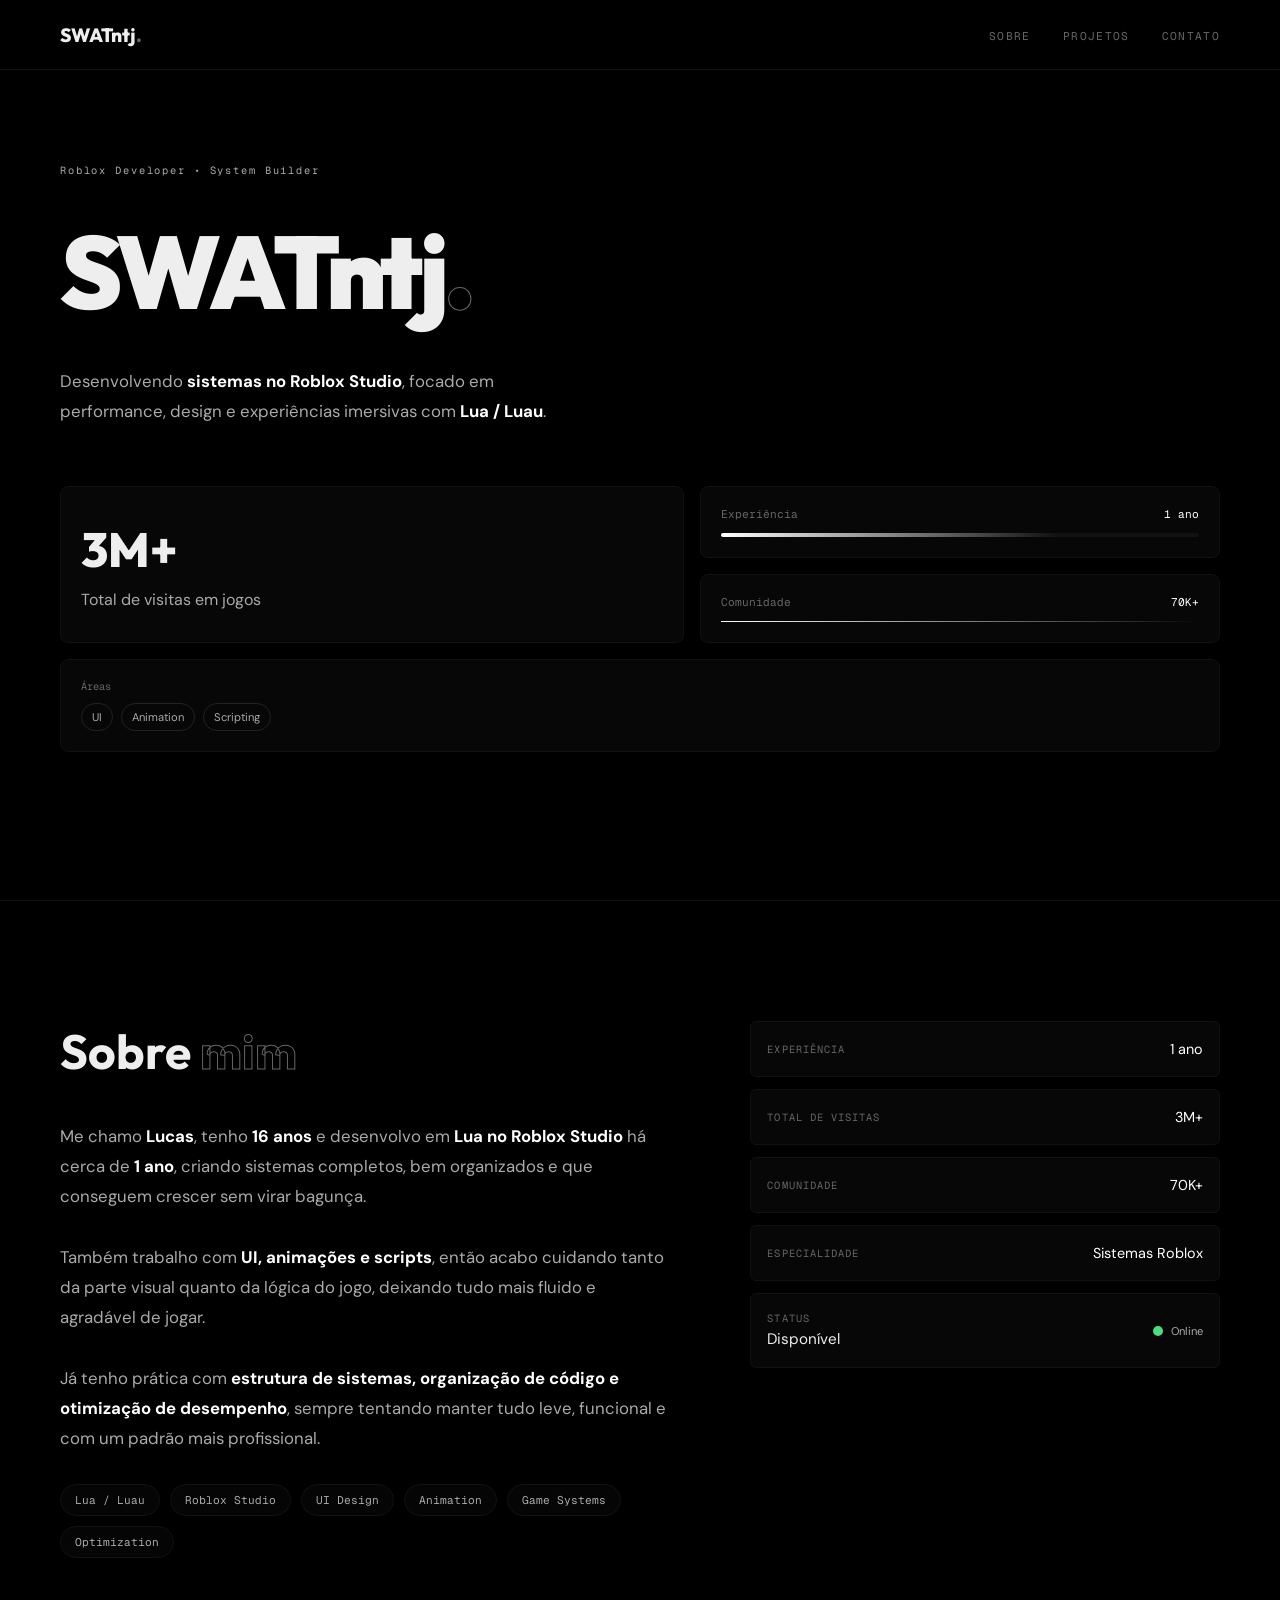
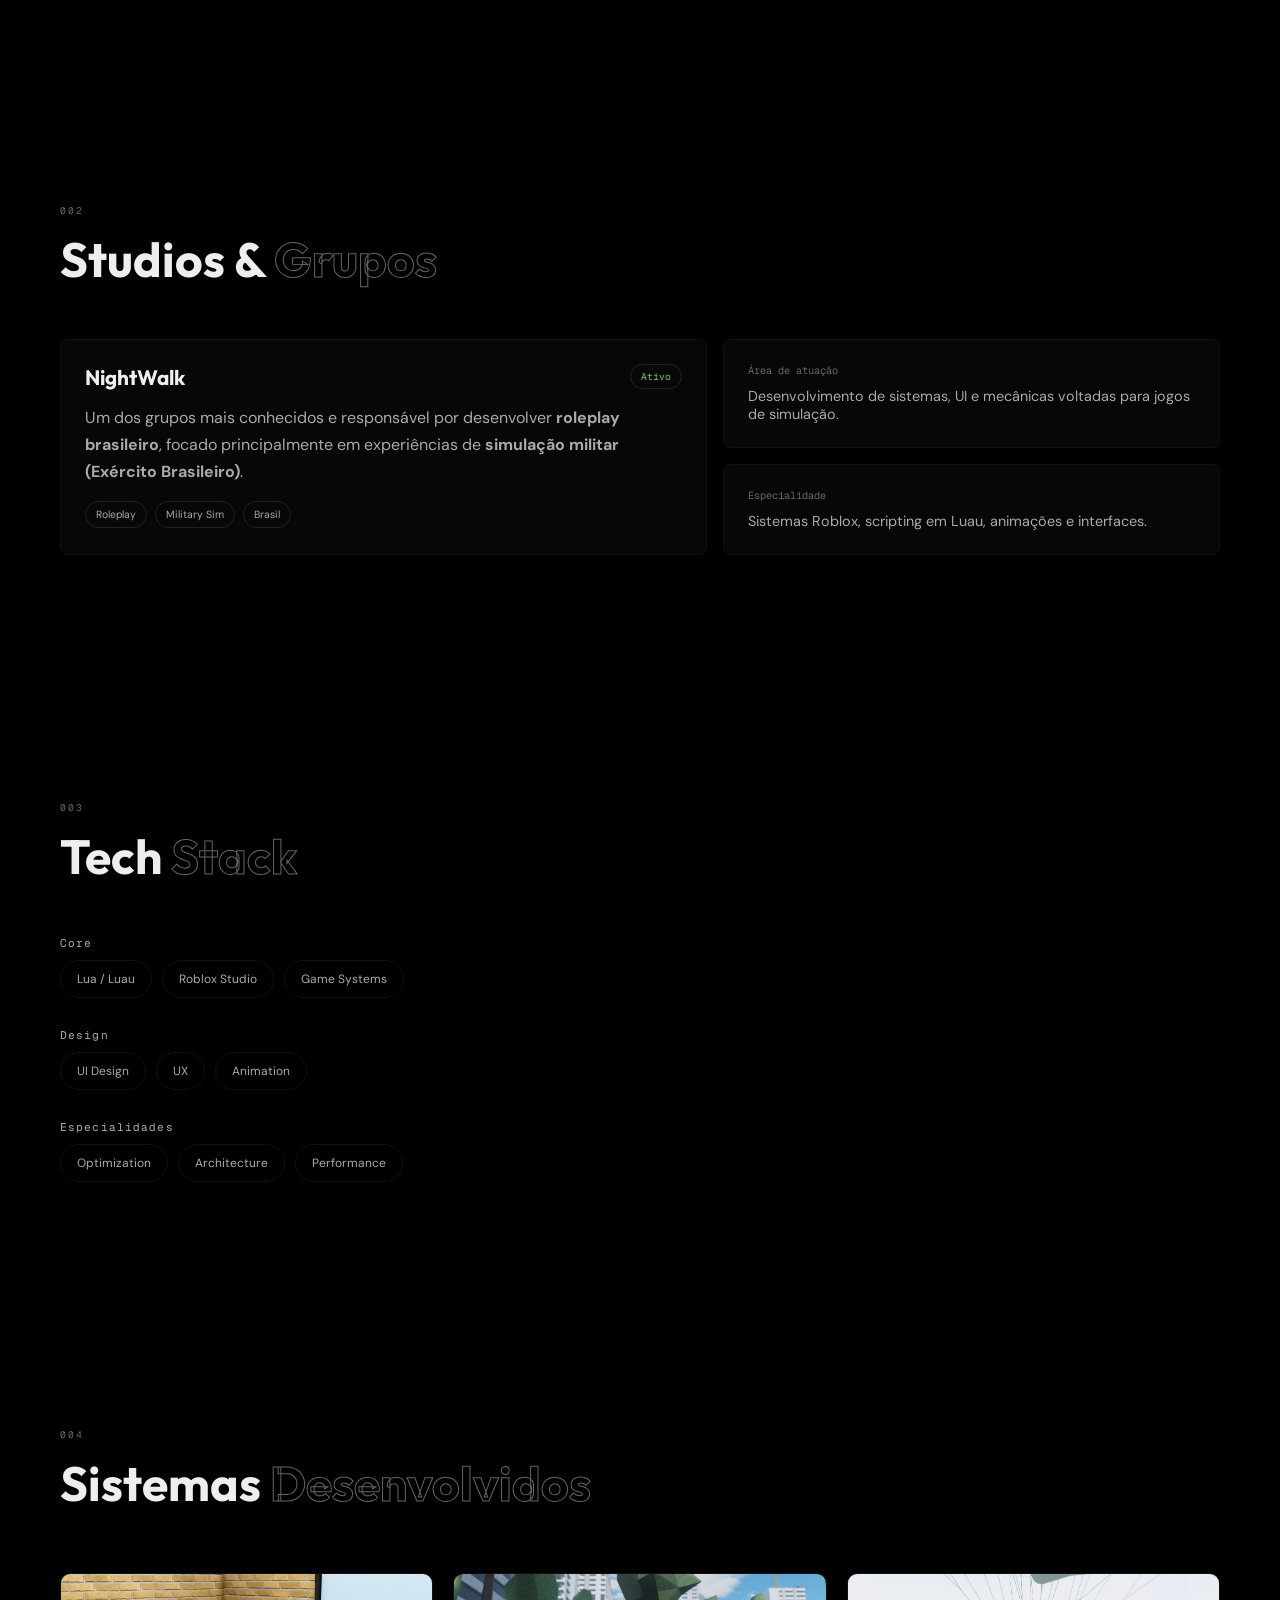
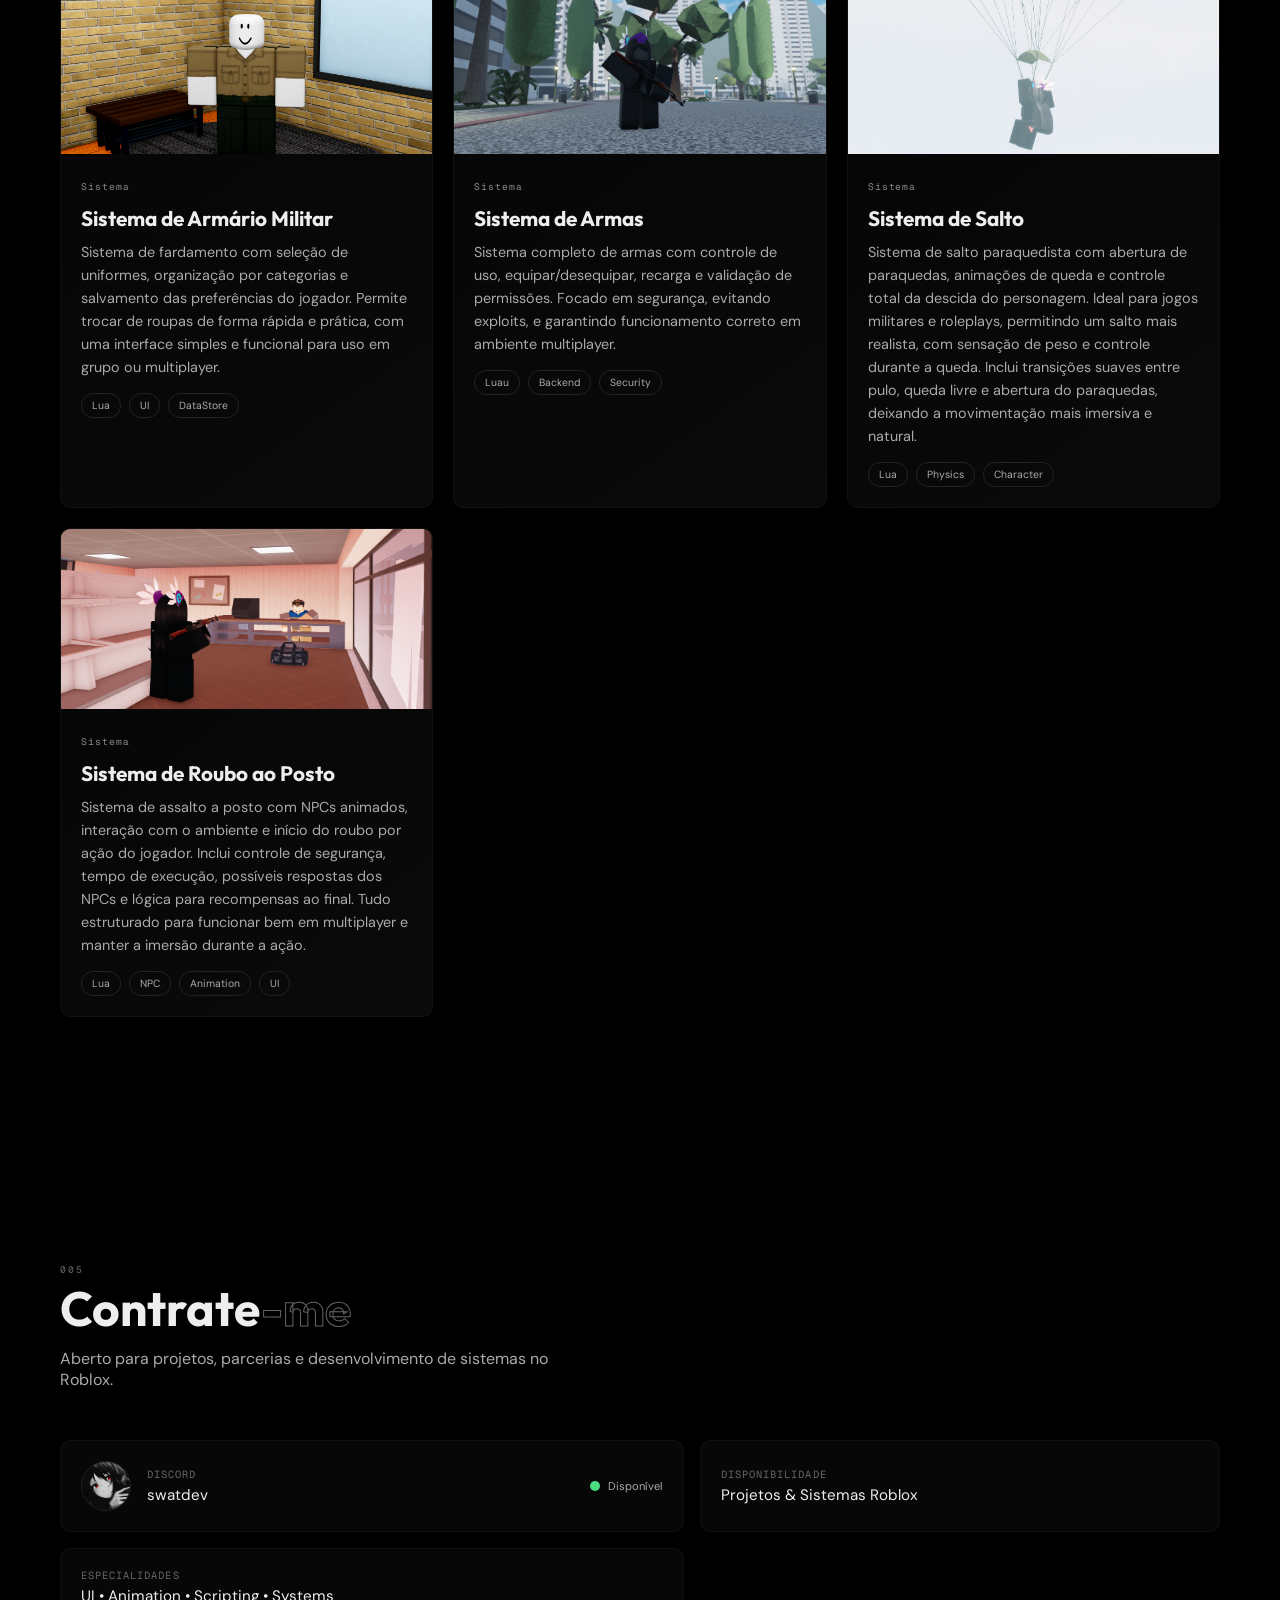
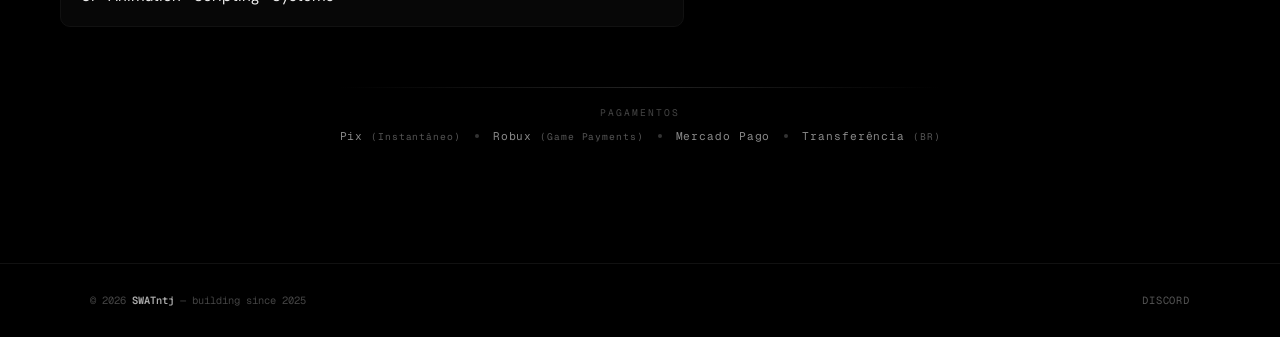
==== commit 35f2a0e6: "Add files via upload" ====
--- a/index.html
+++ b/index.html
@@ -3,7 +3,7 @@
 <head>
     <meta charset="UTF-8">
     <meta name="viewport" content="width=device-width, initial-scale=1.0">
-    <title>SWATntj - Software Engineer</title>
+    <title>SWATntj - Script Engineer</title>
 
     <link rel="preconnect" href="https://fonts.googleapis.com">
     <link rel="preconnect" href="https://fonts.gstatic.com" crossorigin>
@@ -91,16 +91,13 @@
     <div class="about-left">
         <h2 class="about-title">Sobre <span class="ghost">mim</span></h2>
 
-        <p class="about-text">
-            Desenvolvedor de <strong>Lua no Roblox Studio</strong> com cerca de <strong>1 ano de experiência</strong>,
-            focado na criação de <strong>sistemas completos, escaláveis e bem estruturados</strong>.
-            <br><br>
-            Atuo como <strong>UI Designer, Animator e Scripter</strong>, desenvolvendo experiências imersivas,
-            interfaces modernas e mecânicas otimizadas para jogos.
-            <br><br>
-            Tenho experiência com <strong>arquitetura de sistemas, organização de código e análise de performance</strong>,
-            sempre buscando criar projetos que sejam <strong>leves, eficientes e profissionais</strong>.
-        </p>
+<p class="about-text">
+    Me chamo <strong>Lucas</strong>, tenho <strong>16 anos</strong> e desenvolvo em <strong>Lua no Roblox Studio</strong> há cerca de <strong>1 ano</strong>, criando sistemas completos, bem organizados e que conseguem crescer sem virar bagunça.
+    <br><br>
+    Também trabalho com <strong>UI, animações e scripts</strong>, então acabo cuidando tanto da parte visual quanto da lógica do jogo, deixando tudo mais fluido e agradável de jogar.
+    <br><br>
+    Já tenho prática com <strong>estrutura de sistemas, organização de código e otimização de desempenho</strong>, sempre tentando manter tudo leve, funcional e com um padrão mais profissional.
+</p>
 
         <div class="about-skills">
             <span class="skill">Lua / Luau</span>
@@ -161,7 +158,6 @@
 
     <div class="studios-grid">
 
-        <!-- CARD PRINCIPAL -->
         <div class="studio-card main">
             <div class="studio-top">
                 <span class="studio-name">NightWalk</span>
@@ -180,7 +176,6 @@
             </div>
         </div>
 
-        <!-- CARD INFO -->
         <div class="studio-card">
             <div class="mini-title">Área de atuação</div>
             <p class="mini-desc">
@@ -188,7 +183,6 @@
             </p>
         </div>
 
-        <!-- CARD INFO -->
         <div class="studio-card">
             <div class="mini-title">Especialidade</div>
             <p class="mini-desc">
@@ -242,24 +236,24 @@
 <section class="systems" id="systems">
 
     <div class="section-head">
-        <span class="section-id">005</span>
+        <span class="section-id">004</span>
         <h2 class="section-title">Sistemas <span class="ghost">Desenvolvidos</span></h2>
     </div>
 
     <div class="systems-grid">
 
-        <!-- CARD -->
         <div class="system-card reveal">
             <div class="system-image">
-                <img src="sistema1.png">
+                <img src="armario.png">
             </div>
 
             <div class="system-content">
                 <span class="system-tag">Sistema</span>
-                <h3 class="system-title">Sistema de Inventário</h3>
+                <h3 class="system-title">Sistema de Armário Militar</h3>
 
                 <p class="system-desc">
-                    Sistema completo com salvamento de dados, UI dinâmica e otimização para multiplayer.
+                    Sistema de fardamento com seleção de uniformes, organização por categorias e salvamento das preferências do jogador.
+                    Permite trocar de roupas de forma rápida e prática, com uma interface simples e funcional para uso em grupo ou multiplayer.
                 </p>
 
                 <div class="system-tags">
@@ -270,18 +264,18 @@
             </div>
         </div>
 
-        <!-- CARD -->
         <div class="system-card reveal">
             <div class="system-image">
-                <img src="sistema2.png">
+                <img src="arma.png">
             </div>
 
             <div class="system-content">
                 <span class="system-tag">Sistema</span>
-                <h3 class="system-title">Sistema Militar</h3>
+                <h3 class="system-title">Sistema de Armas</h3>
 
                 <p class="system-desc">
-                    Sistema de patentes, hierarquia e controle de acesso para roleplay militar.
+                    Sistema completo de armas com controle de uso, equipar/desequipar, recarga e validação de permissões.
+                    Focado em segurança, evitando exploits, e garantindo funcionamento correto em ambiente multiplayer.
                 </p>
 
                 <div class="system-tags">
@@ -292,6 +286,53 @@
             </div>
         </div>
 
+        <div class="system-card reveal">
+            <div class="system-image">
+                <img src="salto.png">
+            </div>
+
+            <div class="system-content">
+                <span class="system-tag">Sistema</span>
+                <h3 class="system-title">Sistema de Salto</h3>
+
+<p class="system-desc">
+    Sistema de salto paraquedista com abertura de paraquedas, animações de queda e controle total da descida do personagem.
+    Ideal para jogos militares e roleplays, permitindo um salto mais realista, com sensação de peso e controle durante a queda.
+    Inclui transições suaves entre pulo, queda livre e abertura do paraquedas, deixando a movimentação mais imersiva e natural.
+</p>
+
+                <div class="system-tags">
+                    <span>Lua</span>
+                    <span>Physics</span>
+                    <span>Character</span>
+                </div>
+            </div>
+        </div>
+
+<div class="system-card reveal">
+    <div class="system-image">
+        <img src="posto.png">
+    </div>
+
+    <div class="system-content">
+        <span class="system-tag">Sistema</span>
+        <h3 class="system-title">Sistema de Roubo ao Posto</h3>
+
+        <p class="system-desc">
+            Sistema de assalto a posto com NPCs animados, interação com o ambiente e início do roubo por ação do jogador.
+            Inclui controle de segurança, tempo de execução, possíveis respostas dos NPCs e lógica para recompensas ao final.
+            Tudo estruturado para funcionar bem em multiplayer e manter a imersão durante a ação.
+        </p>
+
+        <div class="system-tags">
+            <span>Lua</span>
+            <span>NPC</span>
+            <span>Animation</span>
+            <span>UI</span>
+        </div>
+    </div>
+</div>
+
     </div>
 
 </section>
@@ -299,7 +340,7 @@
 <section class="contact" id="contact">
 
     <div class="contact-header">
-                <span class="section-id">006</span>
+                <span class="section-id">005</span>
         <h2 class="contact-title">Contrate<span class="ghost">-me</span></h2>
         <p class="contact-sub">
             Aberto para projetos, parcerias e desenvolvimento de sistemas no Roblox.
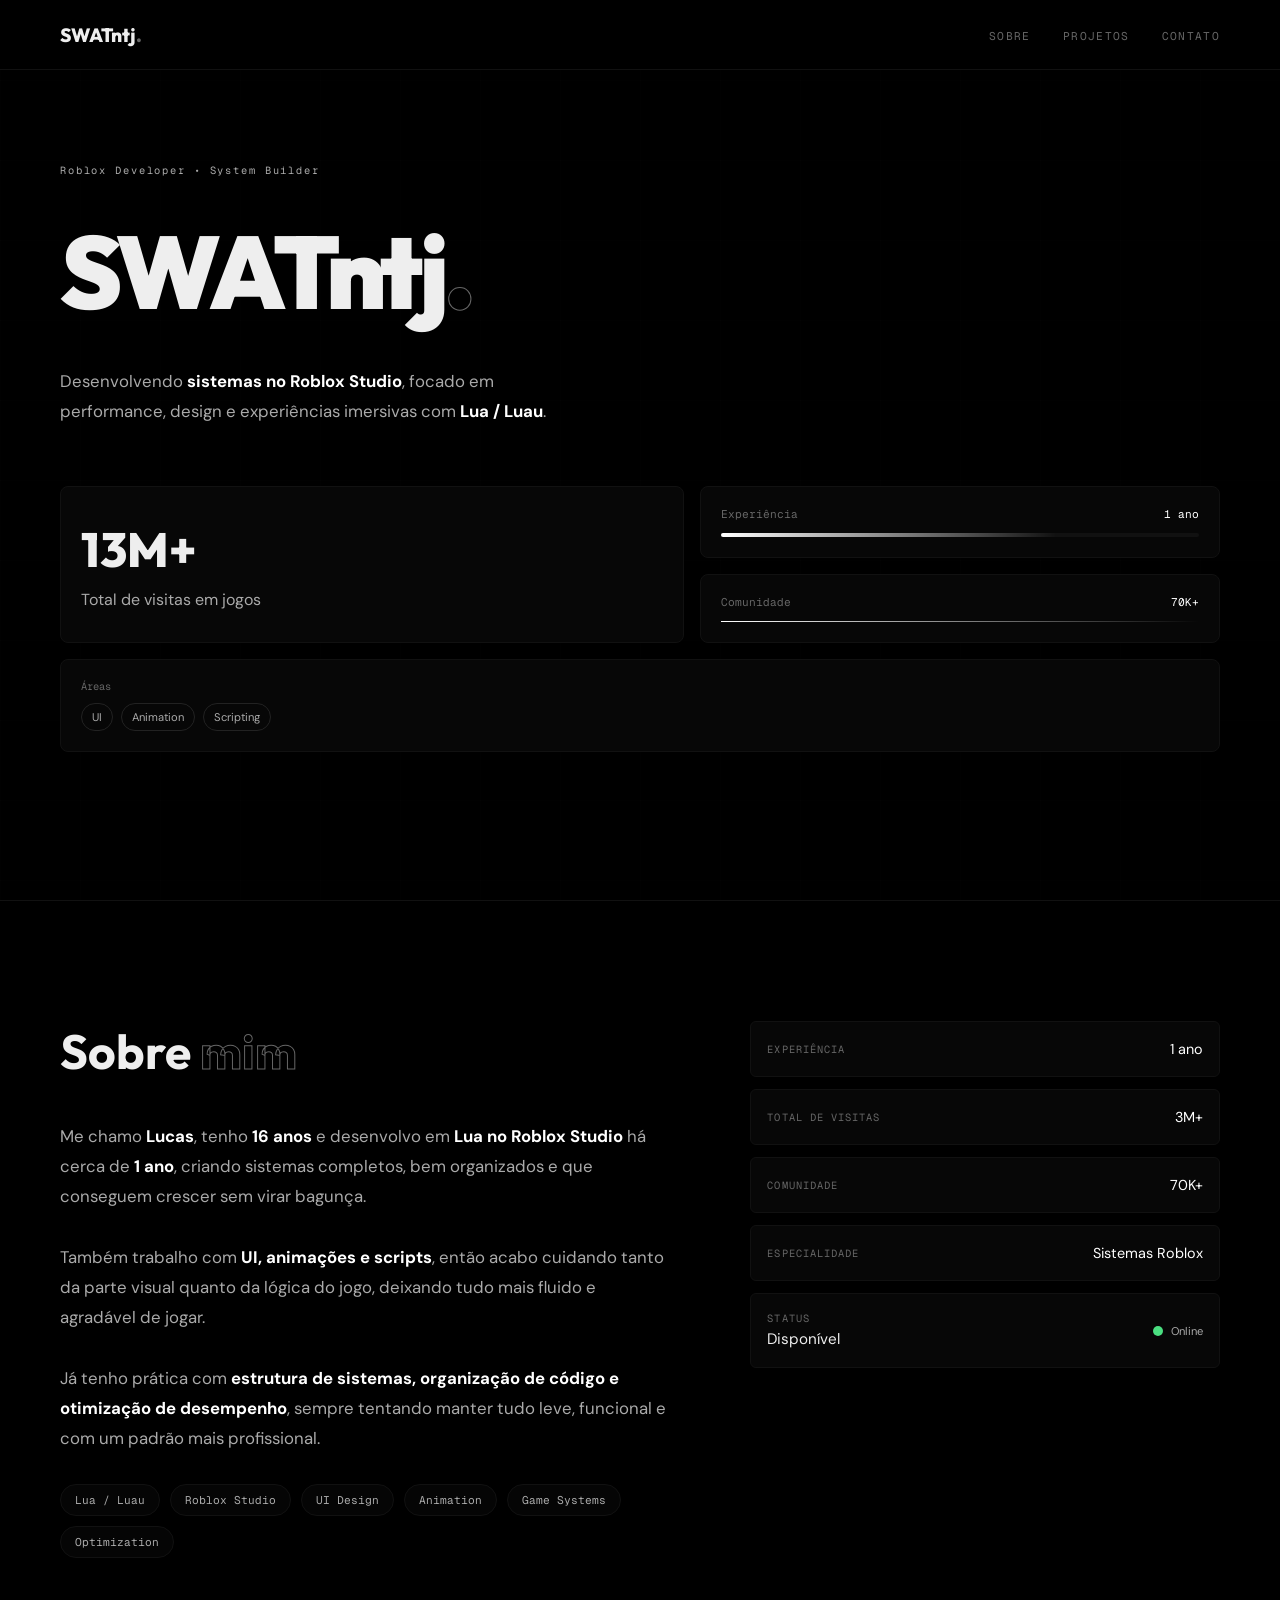
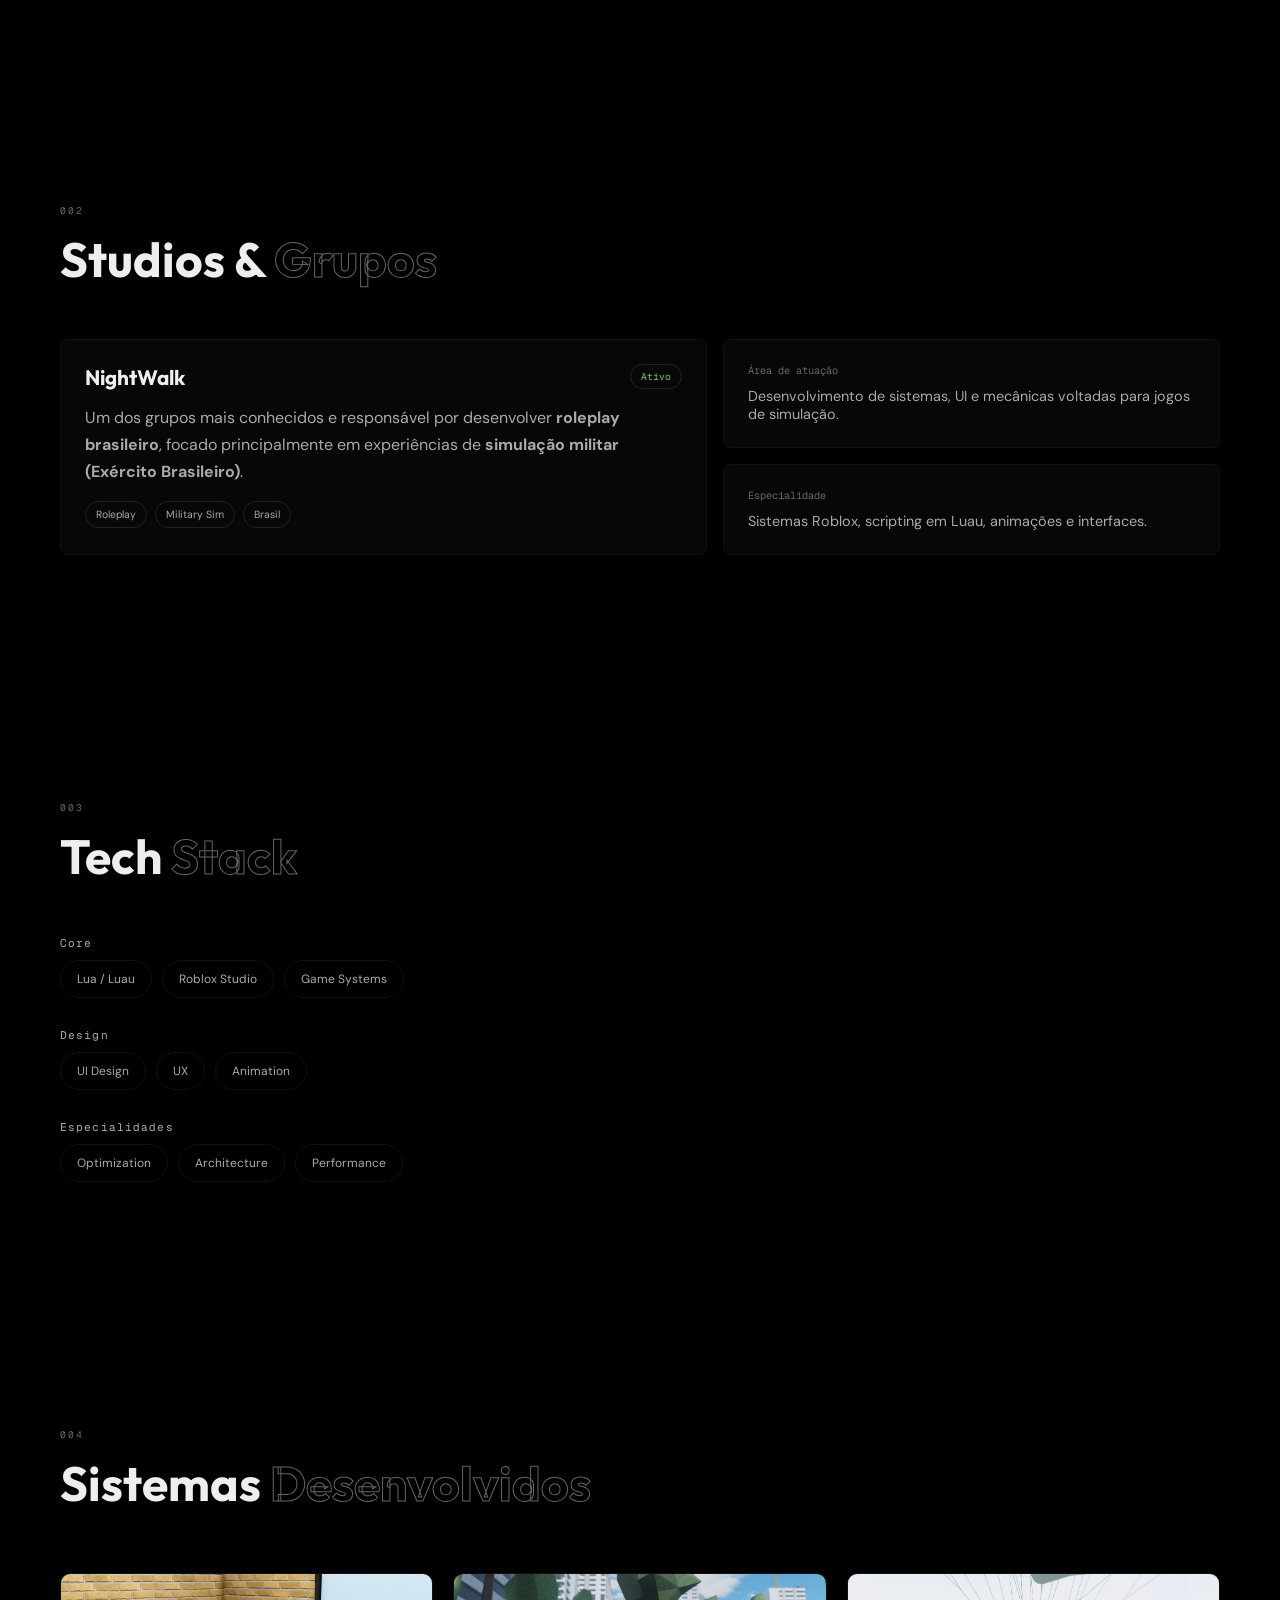
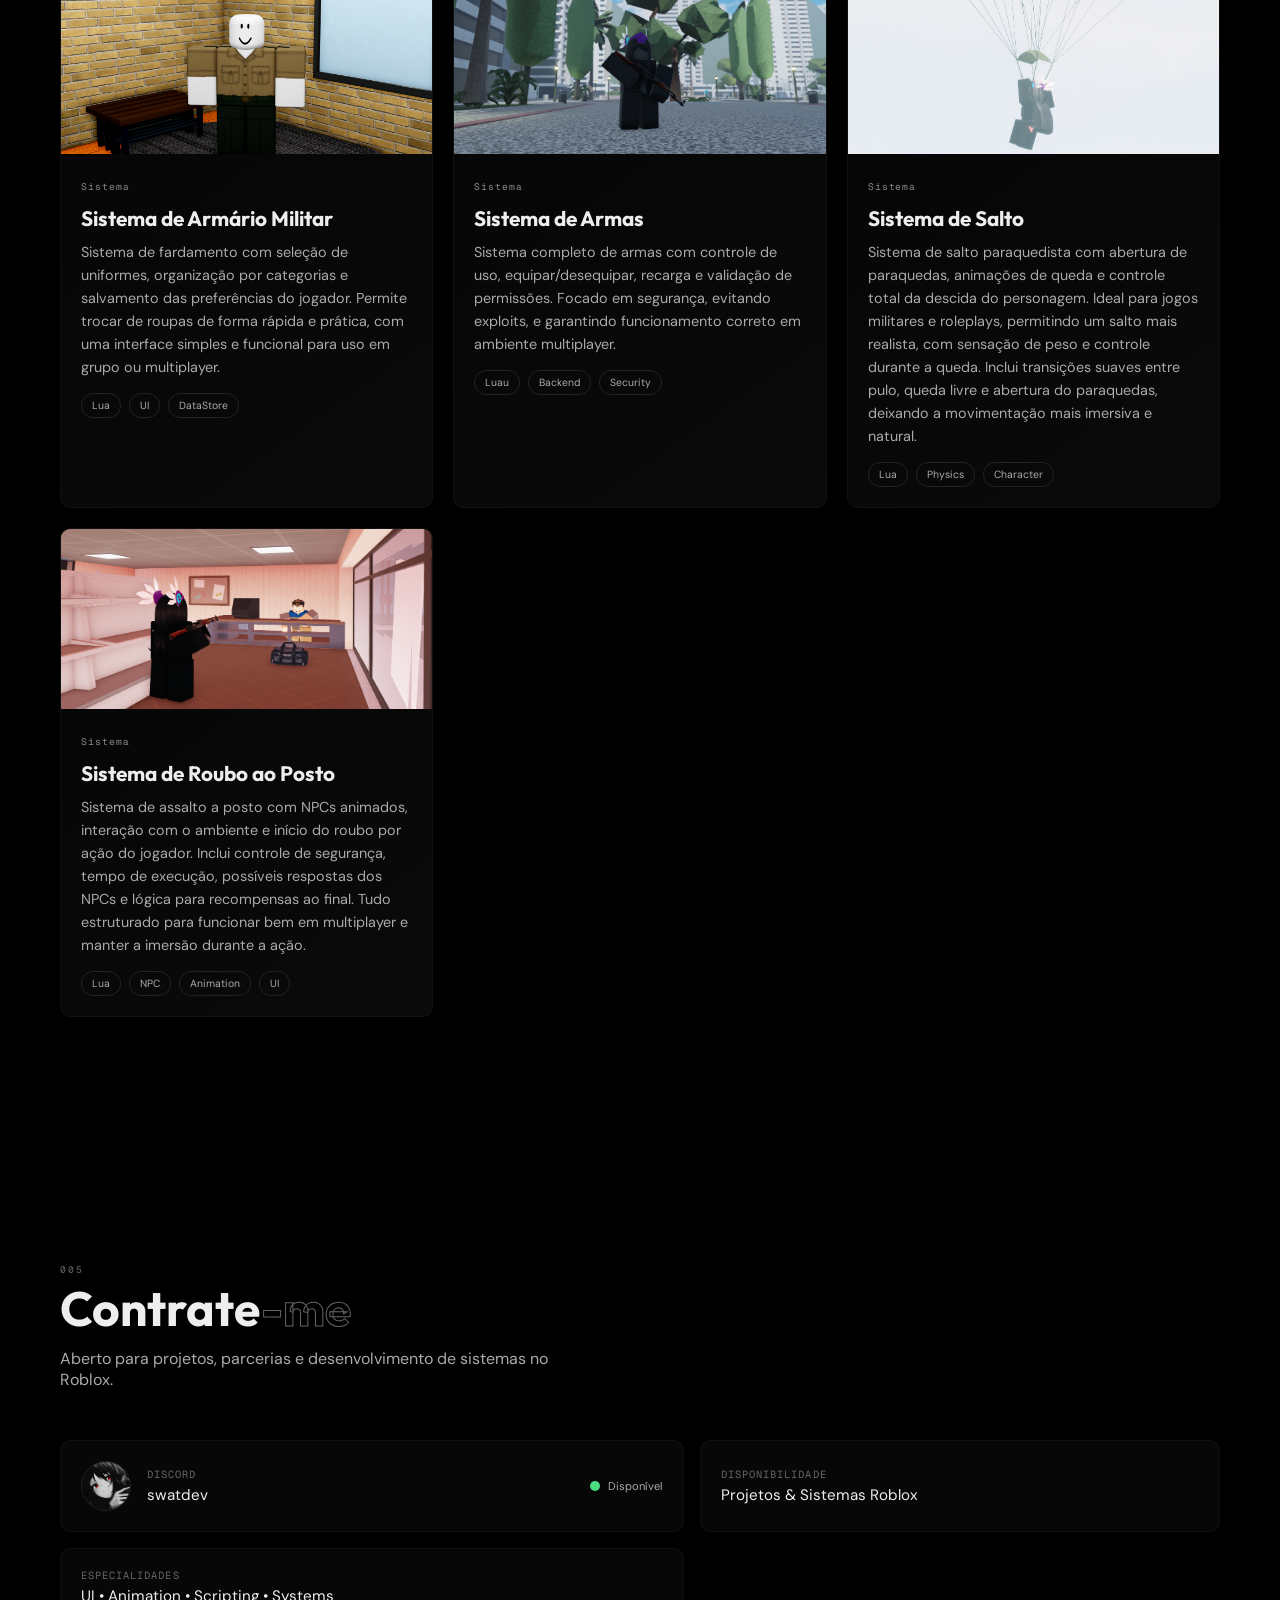
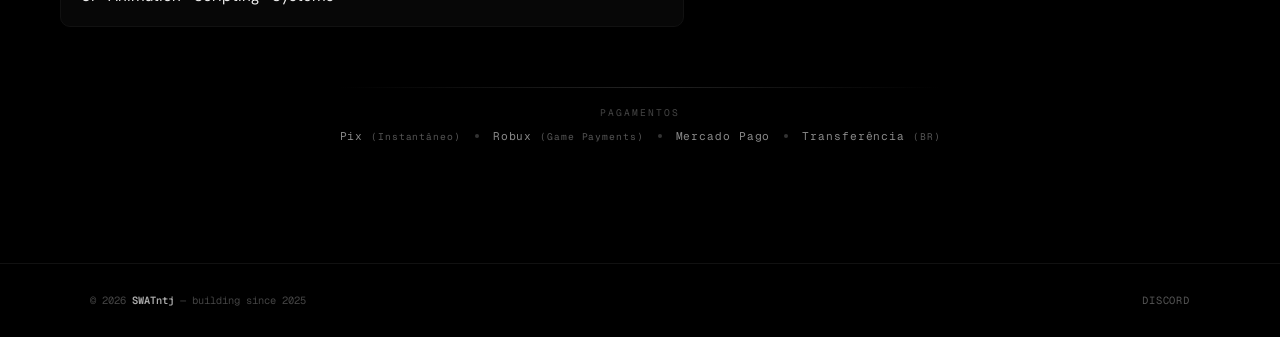
==== commit d398f7da: "Update index.html" ====
--- a/index.html
+++ b/index.html
@@ -47,7 +47,7 @@
 
         <div class="stat-card main">
             <div class="stat-big">
-                <span class="counter" data-target="3">3</span>M+
+                <span class="counter" data-target="13">13</span>M+
             </div>
             <div class="stat-desc">Total de visitas em jogos</div>
         </div>
@@ -427,4 +427,4 @@
 
 
 </body>
-</html>+</html>
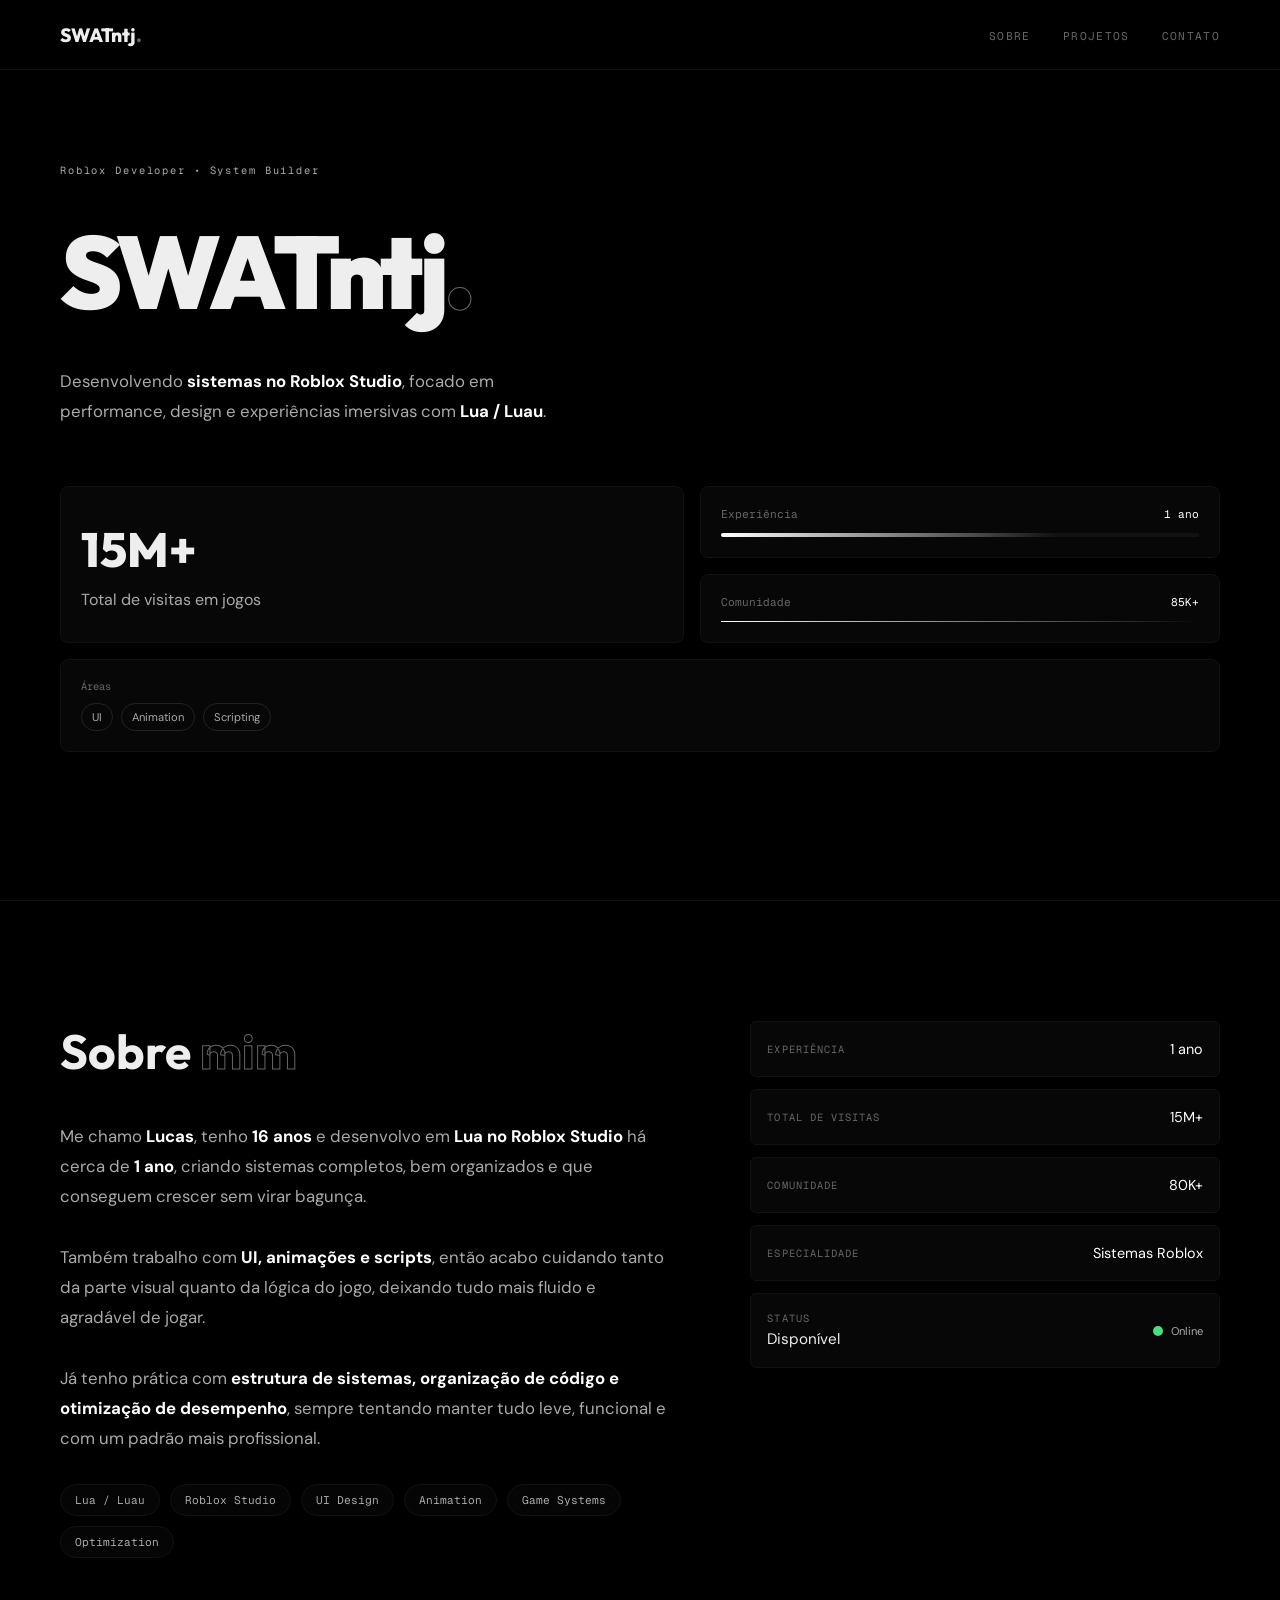
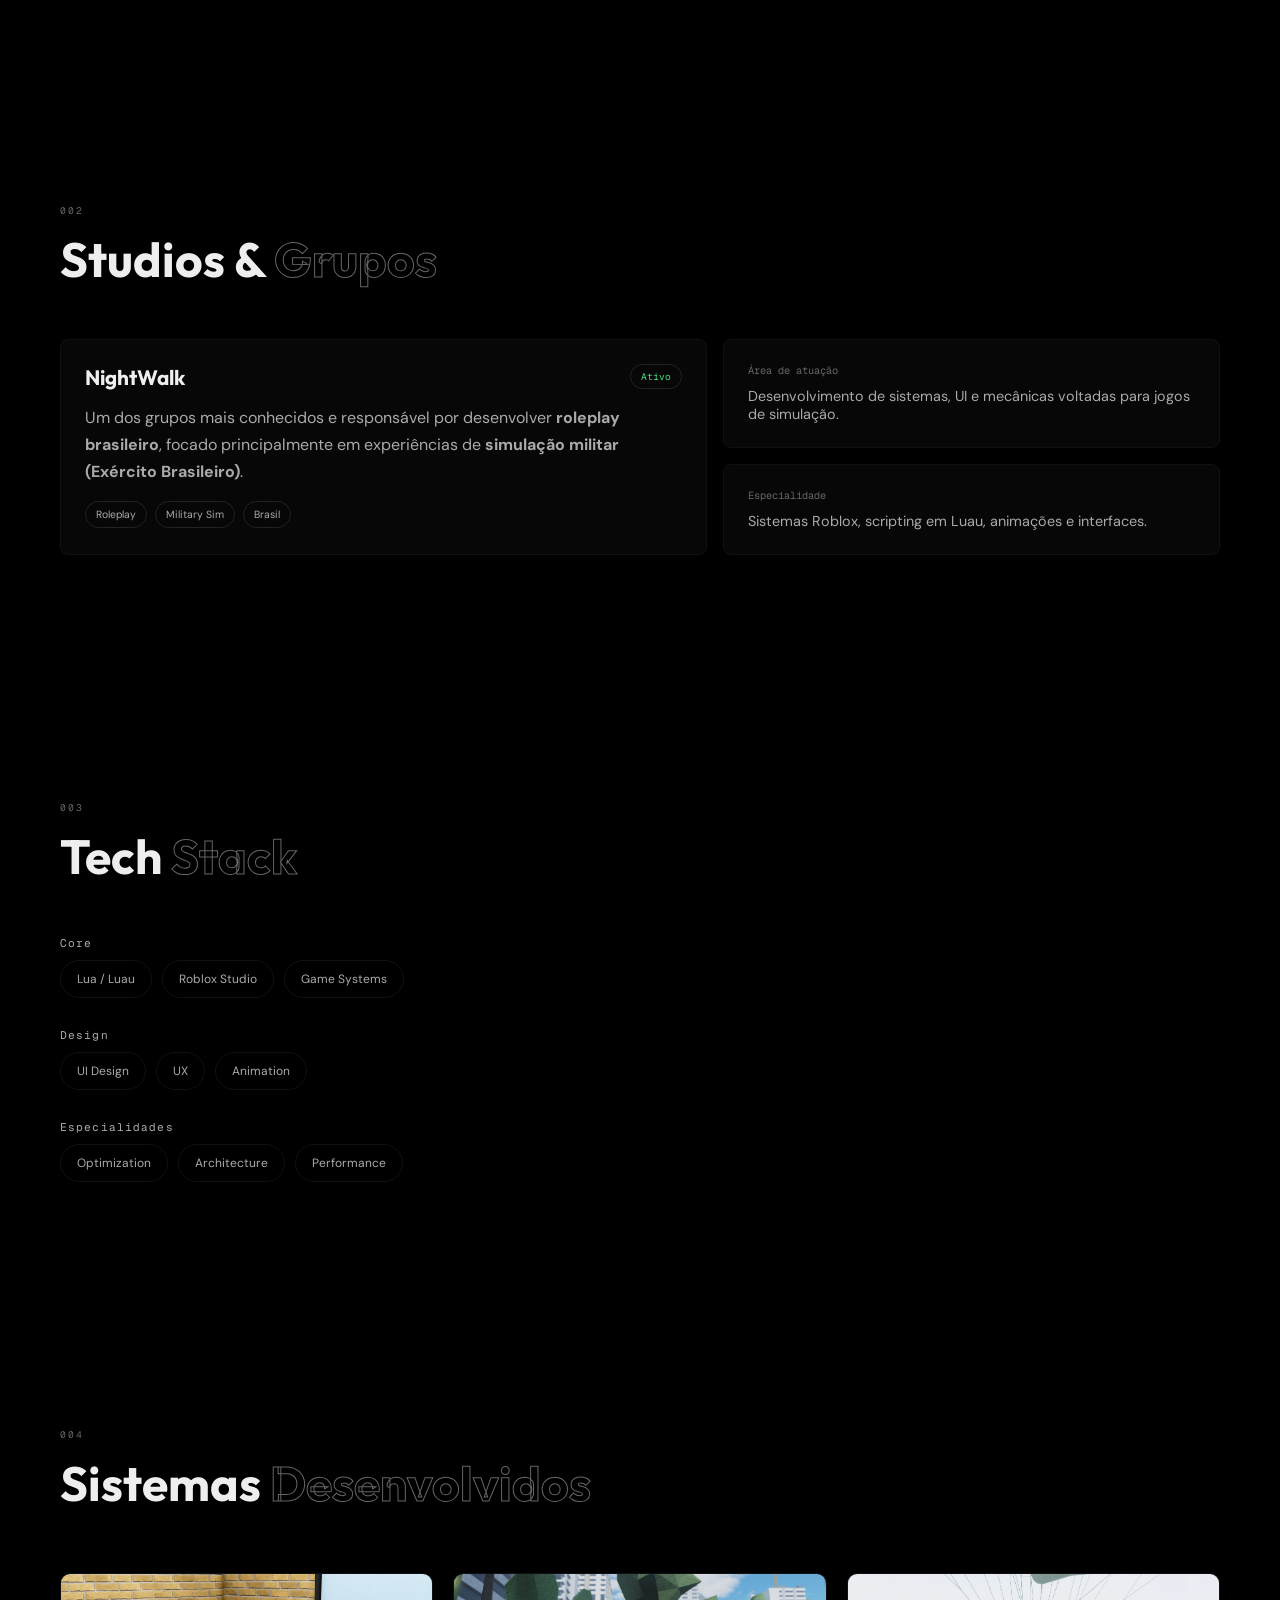
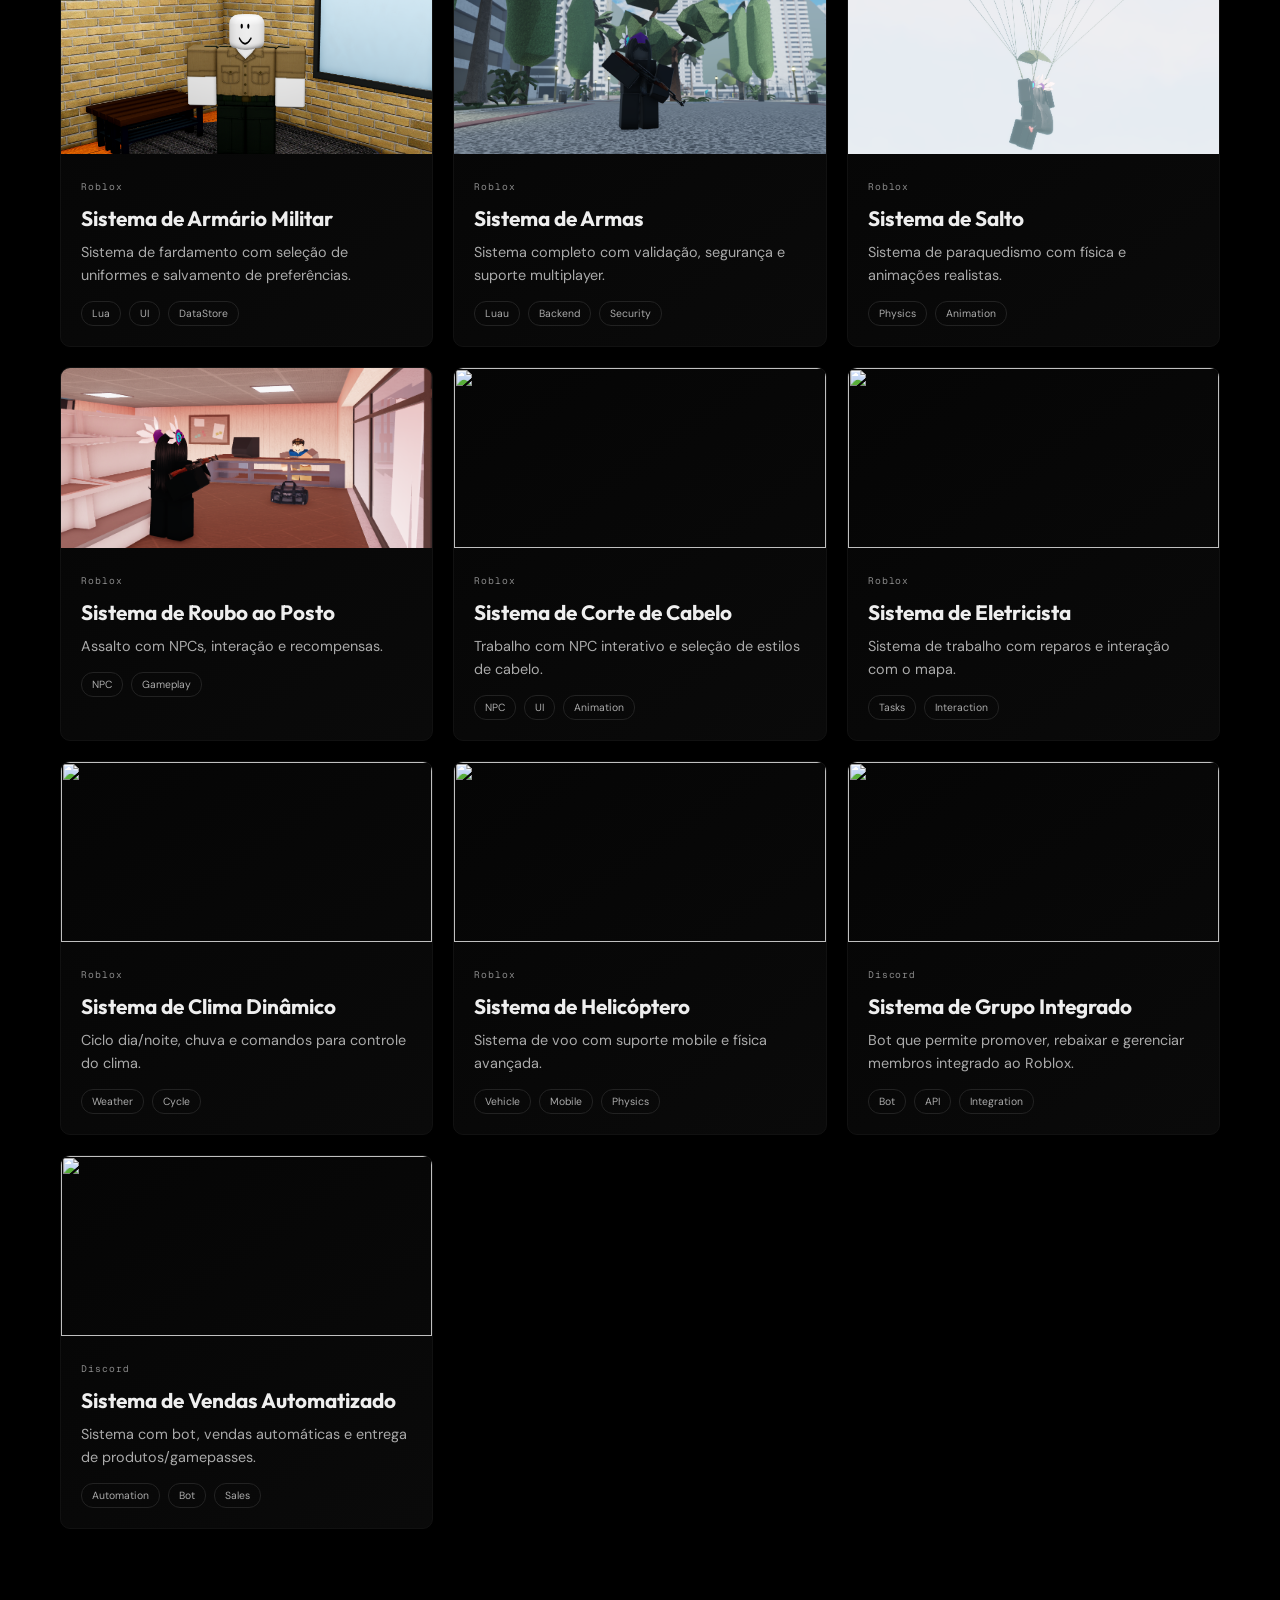
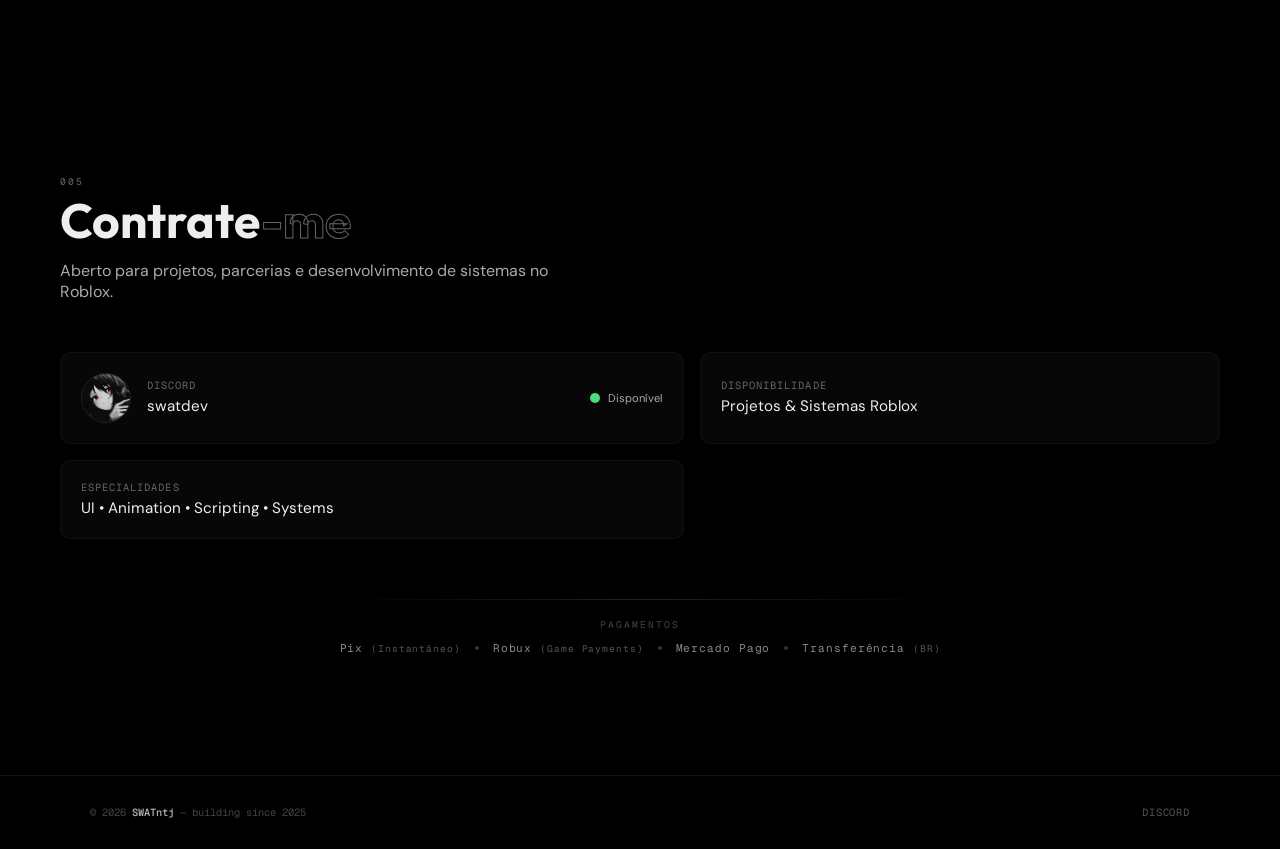
==== commit 421b078c: "Update index.html" ====
--- a/index.html
+++ b/index.html
@@ -21,9 +21,9 @@
     <div class="logo">SWATntj<span>.</span></div>
 
     <ul class="nav-links">
-        <li><a href="#about">Sobre</a></li>
-        <li><a href="#">Projetos</a></li>
-        <li><a href="#">Contato</a></li>
+    <li><a href="#about">Sobre</a></li>
+    <li><a href="#systems">Projetos</a></li>
+    <li><a href="#contact">Contato</a></li>
     </ul>
 </nav>
 
@@ -47,7 +47,7 @@
 
         <div class="stat-card main">
             <div class="stat-big">
-                <span class="counter" data-target="13">13</span>M+
+                <span class="counter" data-target="15">15</span>M+
             </div>
             <div class="stat-desc">Total de visitas em jogos</div>
         </div>
@@ -66,7 +66,7 @@
         <div class="stat-card">
             <div class="stat-row">
                 <span>Comunidade</span>
-                <span class="highlight">70K+</span>
+                <span class="highlight">85K+</span>
             </div>
 
             <div class="mini-line"></div>
@@ -118,12 +118,12 @@
 
         <div class="about-card">
             <span class="label">Total de Visitas</span>
-            <span class="value">3M+</span>
+            <span class="value">15M+</span>
         </div>
 
         <div class="about-card">
             <span class="label">Comunidade</span>
-            <span class="value">70K+</span>
+            <span class="value">80K+</span>
         </div>
 
         <div class="about-card">
@@ -242,96 +242,179 @@
 
     <div class="systems-grid">
 
+        <!-- ================= ROBLOX ================= -->
+
+        <!-- ARMÁRIO -->
         <div class="system-card reveal">
             <div class="system-image">
                 <img src="armario.png">
             </div>
-
-            <div class="system-content">
-                <span class="system-tag">Sistema</span>
+            <div class="system-content">
+                <span class="system-tag">Roblox</span>
                 <h3 class="system-title">Sistema de Armário Militar</h3>
-
-                <p class="system-desc">
-                    Sistema de fardamento com seleção de uniformes, organização por categorias e salvamento das preferências do jogador.
-                    Permite trocar de roupas de forma rápida e prática, com uma interface simples e funcional para uso em grupo ou multiplayer.
-                </p>
-
-                <div class="system-tags">
-                    <span>Lua</span>
-                    <span>UI</span>
-                    <span>DataStore</span>
-                </div>
-            </div>
-        </div>
-
+                <p class="system-desc">
+                    Sistema de fardamento com seleção de uniformes e salvamento de preferências.
+                </p>
+                <div class="system-tags">
+                    <span>Lua</span><span>UI</span><span>DataStore</span>
+                </div>
+            </div>
+        </div>
+
+        <!-- ARMAS -->
         <div class="system-card reveal">
             <div class="system-image">
                 <img src="arma.png">
             </div>
-
-            <div class="system-content">
-                <span class="system-tag">Sistema</span>
+            <div class="system-content">
+                <span class="system-tag">Roblox</span>
                 <h3 class="system-title">Sistema de Armas</h3>
-
-                <p class="system-desc">
-                    Sistema completo de armas com controle de uso, equipar/desequipar, recarga e validação de permissões.
-                    Focado em segurança, evitando exploits, e garantindo funcionamento correto em ambiente multiplayer.
-                </p>
-
-                <div class="system-tags">
-                    <span>Luau</span>
-                    <span>Backend</span>
-                    <span>Security</span>
-                </div>
-            </div>
-        </div>
-
+                <p class="system-desc">
+                    Sistema completo com validação, segurança e suporte multiplayer.
+                </p>
+                <div class="system-tags">
+                    <span>Luau</span><span>Backend</span><span>Security</span>
+                </div>
+            </div>
+        </div>
+
+        <!-- SALTO -->
         <div class="system-card reveal">
             <div class="system-image">
                 <img src="salto.png">
             </div>
-
-            <div class="system-content">
-                <span class="system-tag">Sistema</span>
+            <div class="system-content">
+                <span class="system-tag">Roblox</span>
                 <h3 class="system-title">Sistema de Salto</h3>
-
-<p class="system-desc">
-    Sistema de salto paraquedista com abertura de paraquedas, animações de queda e controle total da descida do personagem.
-    Ideal para jogos militares e roleplays, permitindo um salto mais realista, com sensação de peso e controle durante a queda.
-    Inclui transições suaves entre pulo, queda livre e abertura do paraquedas, deixando a movimentação mais imersiva e natural.
-</p>
-
-                <div class="system-tags">
-                    <span>Lua</span>
-                    <span>Physics</span>
-                    <span>Character</span>
-                </div>
-            </div>
-        </div>
-
-<div class="system-card reveal">
-    <div class="system-image">
-        <img src="posto.png">
-    </div>
-
-    <div class="system-content">
-        <span class="system-tag">Sistema</span>
-        <h3 class="system-title">Sistema de Roubo ao Posto</h3>
-
-        <p class="system-desc">
-            Sistema de assalto a posto com NPCs animados, interação com o ambiente e início do roubo por ação do jogador.
-            Inclui controle de segurança, tempo de execução, possíveis respostas dos NPCs e lógica para recompensas ao final.
-            Tudo estruturado para funcionar bem em multiplayer e manter a imersão durante a ação.
-        </p>
-
-        <div class="system-tags">
-            <span>Lua</span>
-            <span>NPC</span>
-            <span>Animation</span>
-            <span>UI</span>
-        </div>
-    </div>
-</div>
+                <p class="system-desc">
+                    Sistema de paraquedismo com física e animações realistas.
+                </p>
+                <div class="system-tags">
+                    <span>Physics</span><span>Animation</span>
+                </div>
+            </div>
+        </div>
+
+        <!-- POSTO -->
+        <div class="system-card reveal">
+            <div class="system-image">
+                <img src="posto.png">
+            </div>
+            <div class="system-content">
+                <span class="system-tag">Roblox</span>
+                <h3 class="system-title">Sistema de Roubo ao Posto</h3>
+                <p class="system-desc">
+                    Assalto com NPCs, interação e recompensas.
+                </p>
+                <div class="system-tags">
+                    <span>NPC</span><span>Gameplay</span>
+                </div>
+            </div>
+        </div>
+
+        <!-- BARBEIRO -->
+        <div class="system-card reveal">
+            <div class="system-image">
+                <img src="Cabelo.png">
+            </div>
+            <div class="system-content">
+                <span class="system-tag">Roblox</span>
+                <h3 class="system-title">Sistema de Corte de Cabelo</h3>
+                <p class="system-desc">
+                    Trabalho com NPC interativo e seleção de estilos de cabelo.
+                </p>
+                <div class="system-tags">
+                    <span>NPC</span><span>UI</span><span>Animation</span>
+                </div>
+            </div>
+        </div>
+
+        <!-- ELETRICISTA -->
+        <div class="system-card reveal">
+            <div class="system-image">
+                <img src="Eletricista.png">
+            </div>
+            <div class="system-content">
+                <span class="system-tag">Roblox</span>
+                <h3 class="system-title">Sistema de Eletricista</h3>
+                <p class="system-desc">
+                    Sistema de trabalho com reparos e interação com o mapa.
+                </p>
+                <div class="system-tags">
+                    <span>Tasks</span><span>Interaction</span>
+                </div>
+            </div>
+        </div>
+
+        <!-- CLIMA -->
+        <div class="system-card reveal">
+            <div class="system-image">
+                <img src="Clima.png">
+            </div>
+            <div class="system-content">
+                <span class="system-tag">Roblox</span>
+                <h3 class="system-title">Sistema de Clima Dinâmico</h3>
+                <p class="system-desc">
+                    Ciclo dia/noite, chuva e comandos para controle do clima.
+                </p>
+                <div class="system-tags">
+                    <span>Weather</span><span>Cycle</span>
+                </div>
+            </div>
+        </div>
+
+        <!-- HELICÓPTERO -->
+        <div class="system-card reveal">
+            <div class="system-image">
+                <img src="Heli.png">
+            </div>
+            <div class="system-content">
+                <span class="system-tag">Roblox</span>
+                <h3 class="system-title">Sistema de Helicóptero</h3>
+                <p class="system-desc">
+                    Sistema de voo com suporte mobile e física avançada.
+                </p>
+                <div class="system-tags">
+                    <span>Vehicle</span><span>Mobile</span><span>Physics</span>
+                </div>
+            </div>
+        </div>
+
+        <!-- ================= DISCORD ================= -->
+
+        <!-- GRUPO -->
+        <div class="system-card reveal">
+            <div class="system-image">
+                <img src="Promoções.png">
+            </div>
+            <div class="system-content">
+                <span class="system-tag">Discord</span>
+                <h3 class="system-title">Sistema de Grupo Integrado</h3>
+                <p class="system-desc">
+                    Bot que permite promover, rebaixar e gerenciar membros integrado ao Roblox.
+                </p>
+                <div class="system-tags">
+                    <span>Bot</span><span>API</span><span>Integration</span>
+                </div>
+            </div>
+        </div>
+
+        <!-- LOJA -->
+        <div class="system-card reveal">
+            <div class="system-image">
+                <img src="Compras.png">
+            </div>
+            <div class="system-content">
+                <span class="system-tag">Discord</span>
+                <h3 class="system-title">Sistema de Vendas Automatizado</h3>
+                <p class="system-desc">
+                    Sistema com bot, vendas automáticas e entrega de produtos/gamepasses.
+                </p>
+                <div class="system-tags">
+                    <span>Automation</span><span>Bot</span><span>Sales</span>
+                </div>
+            </div>
+        </div>
 
     </div>
 
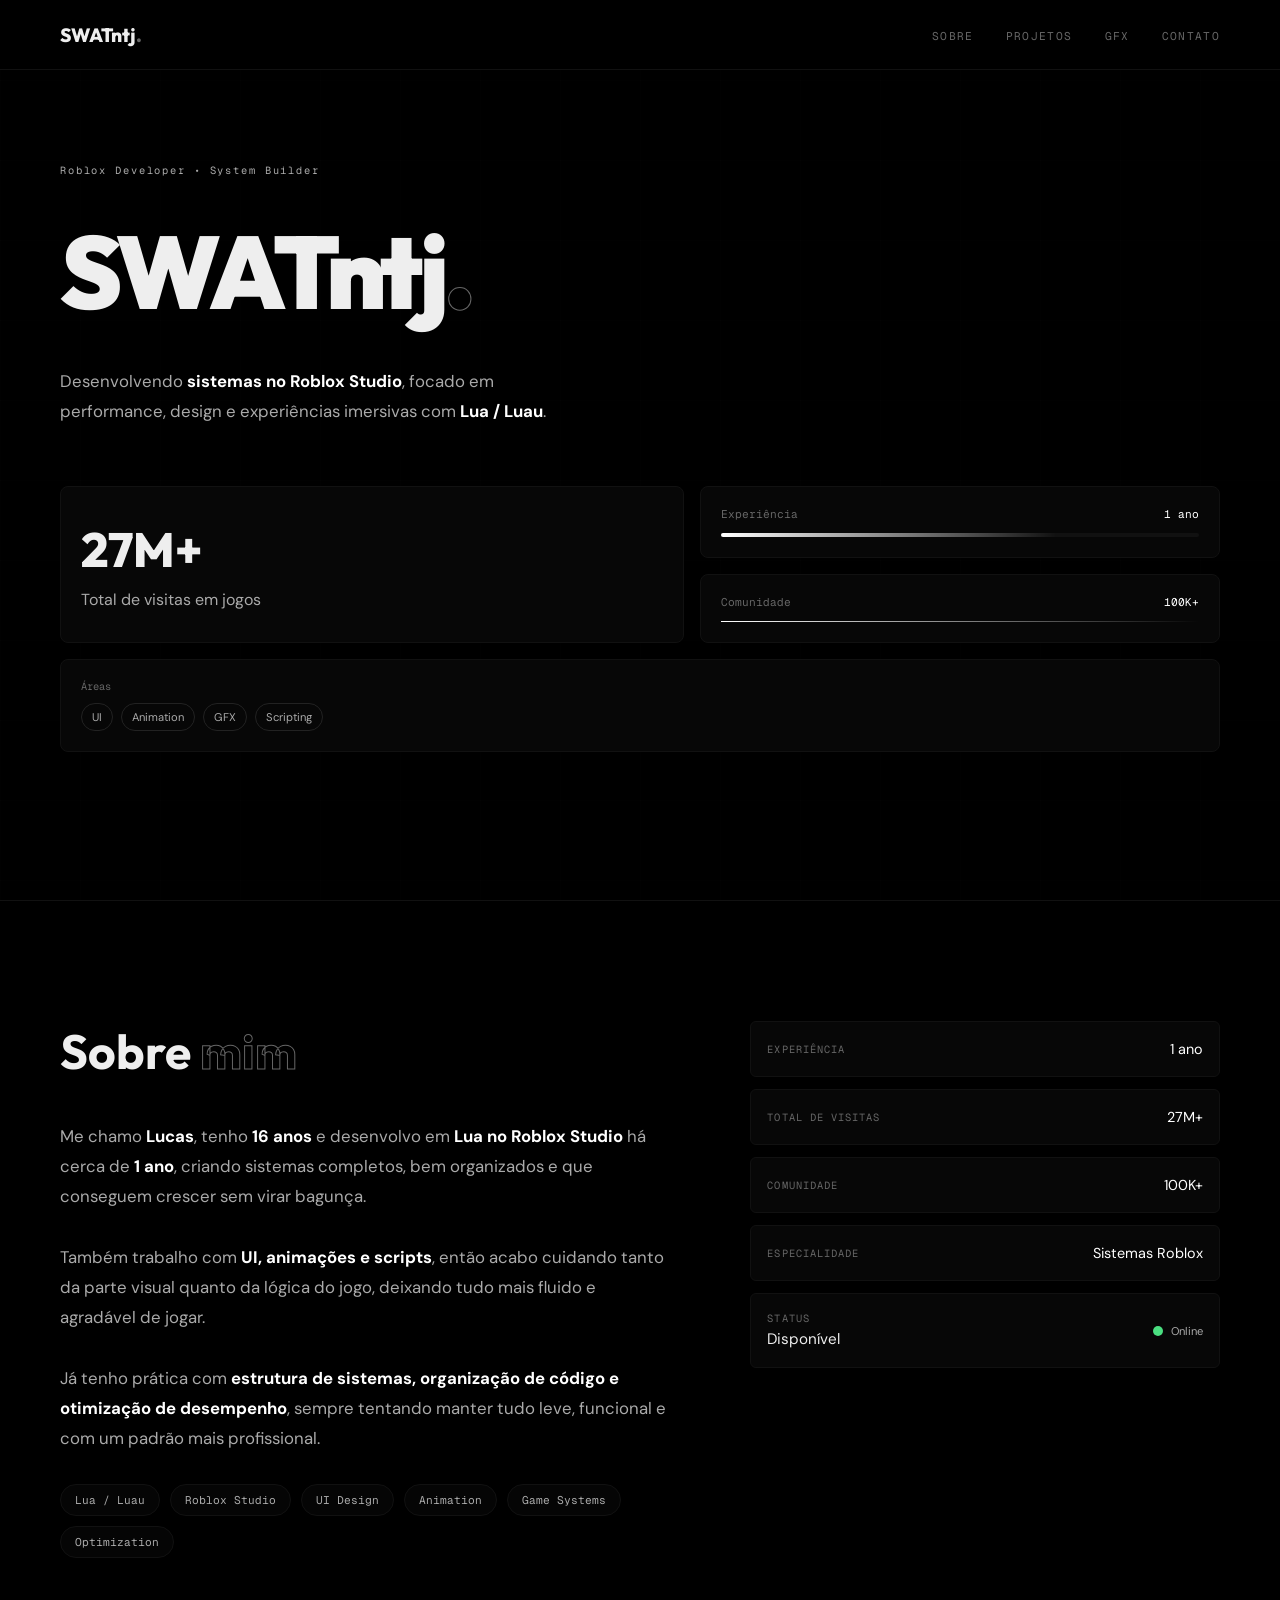
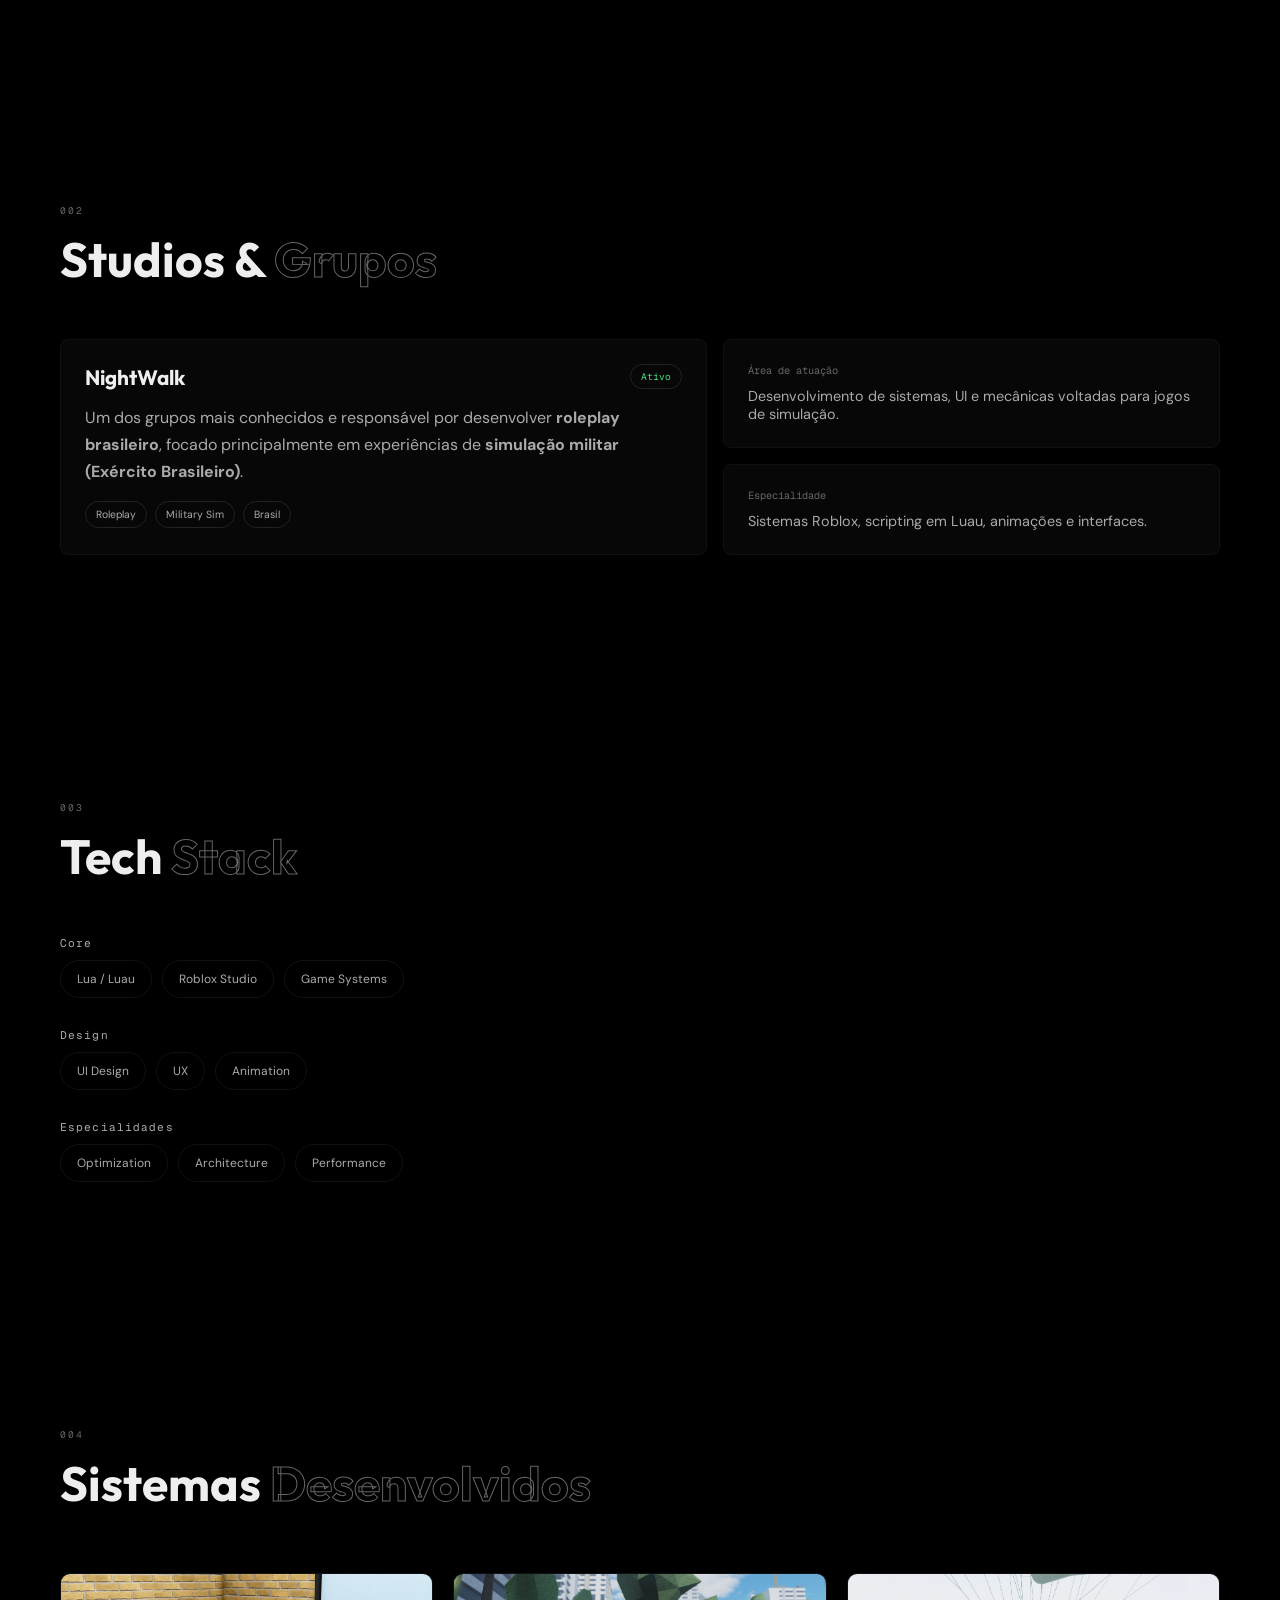
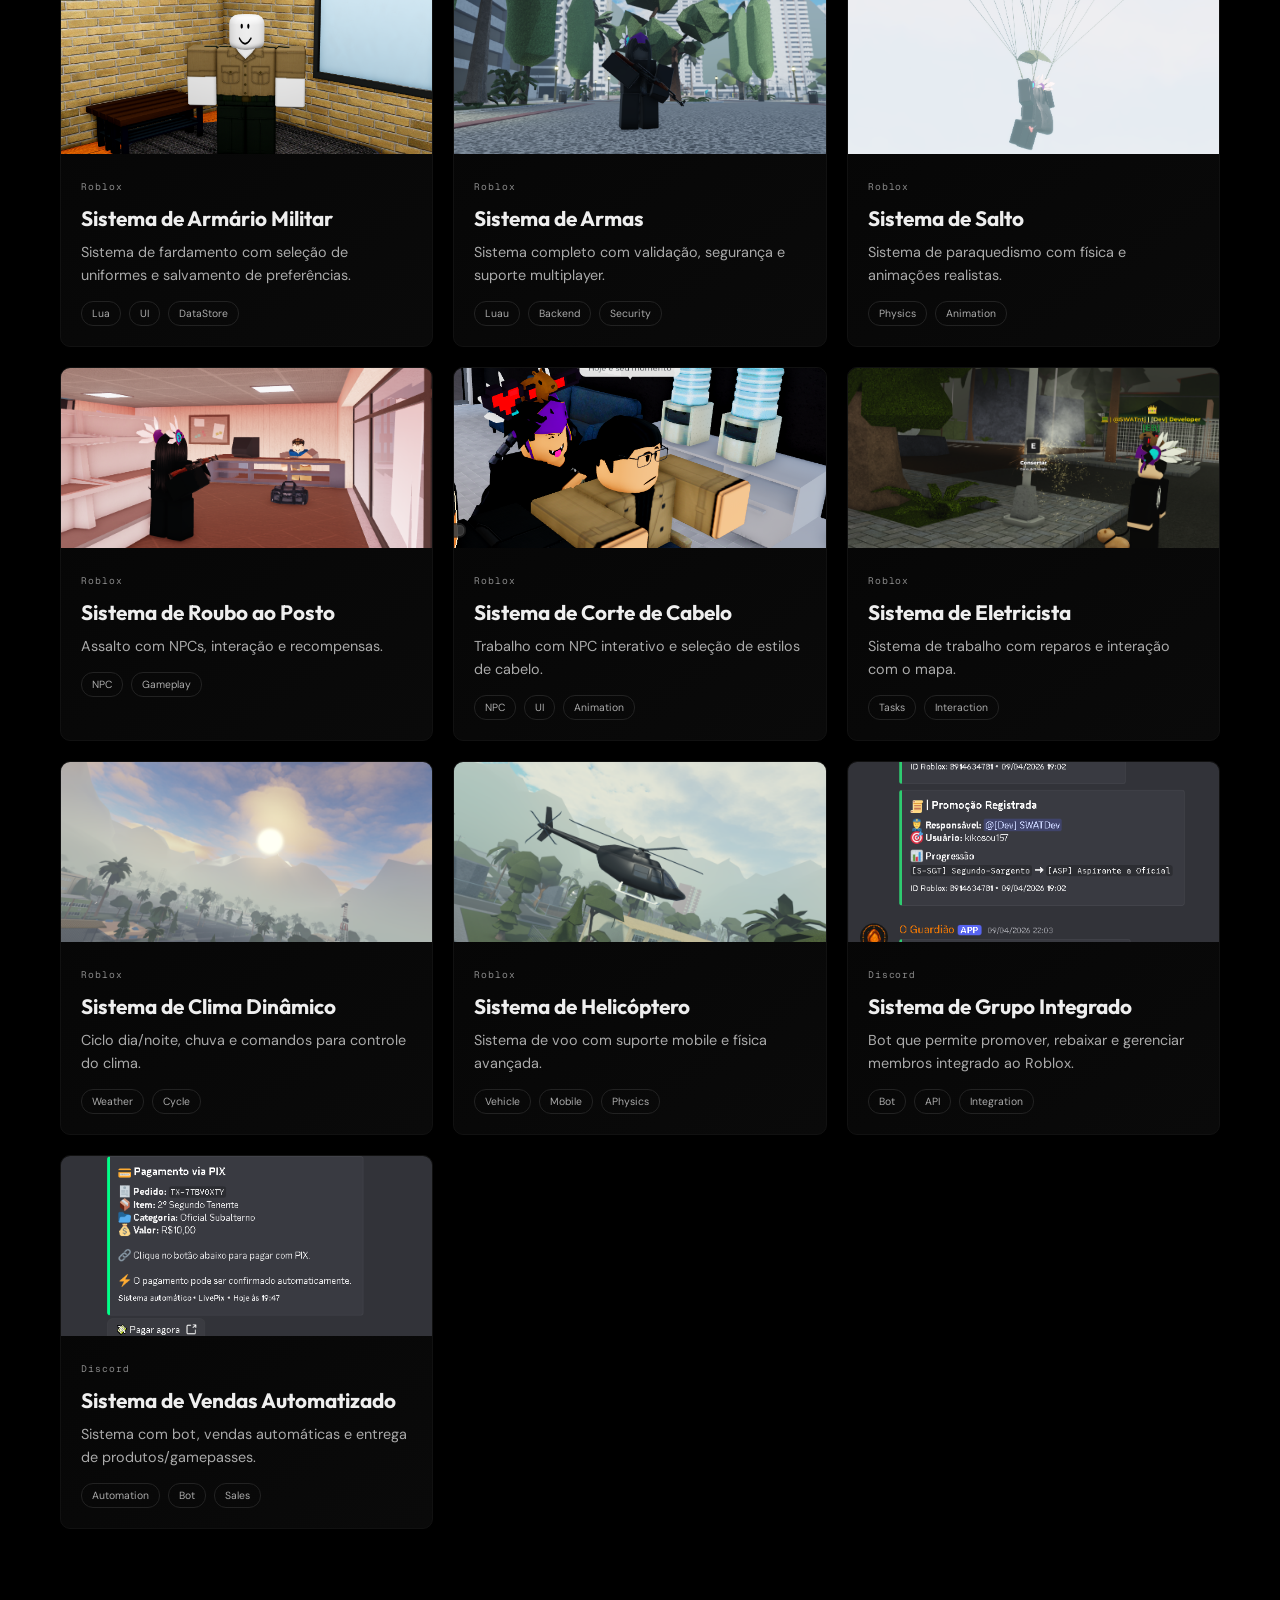
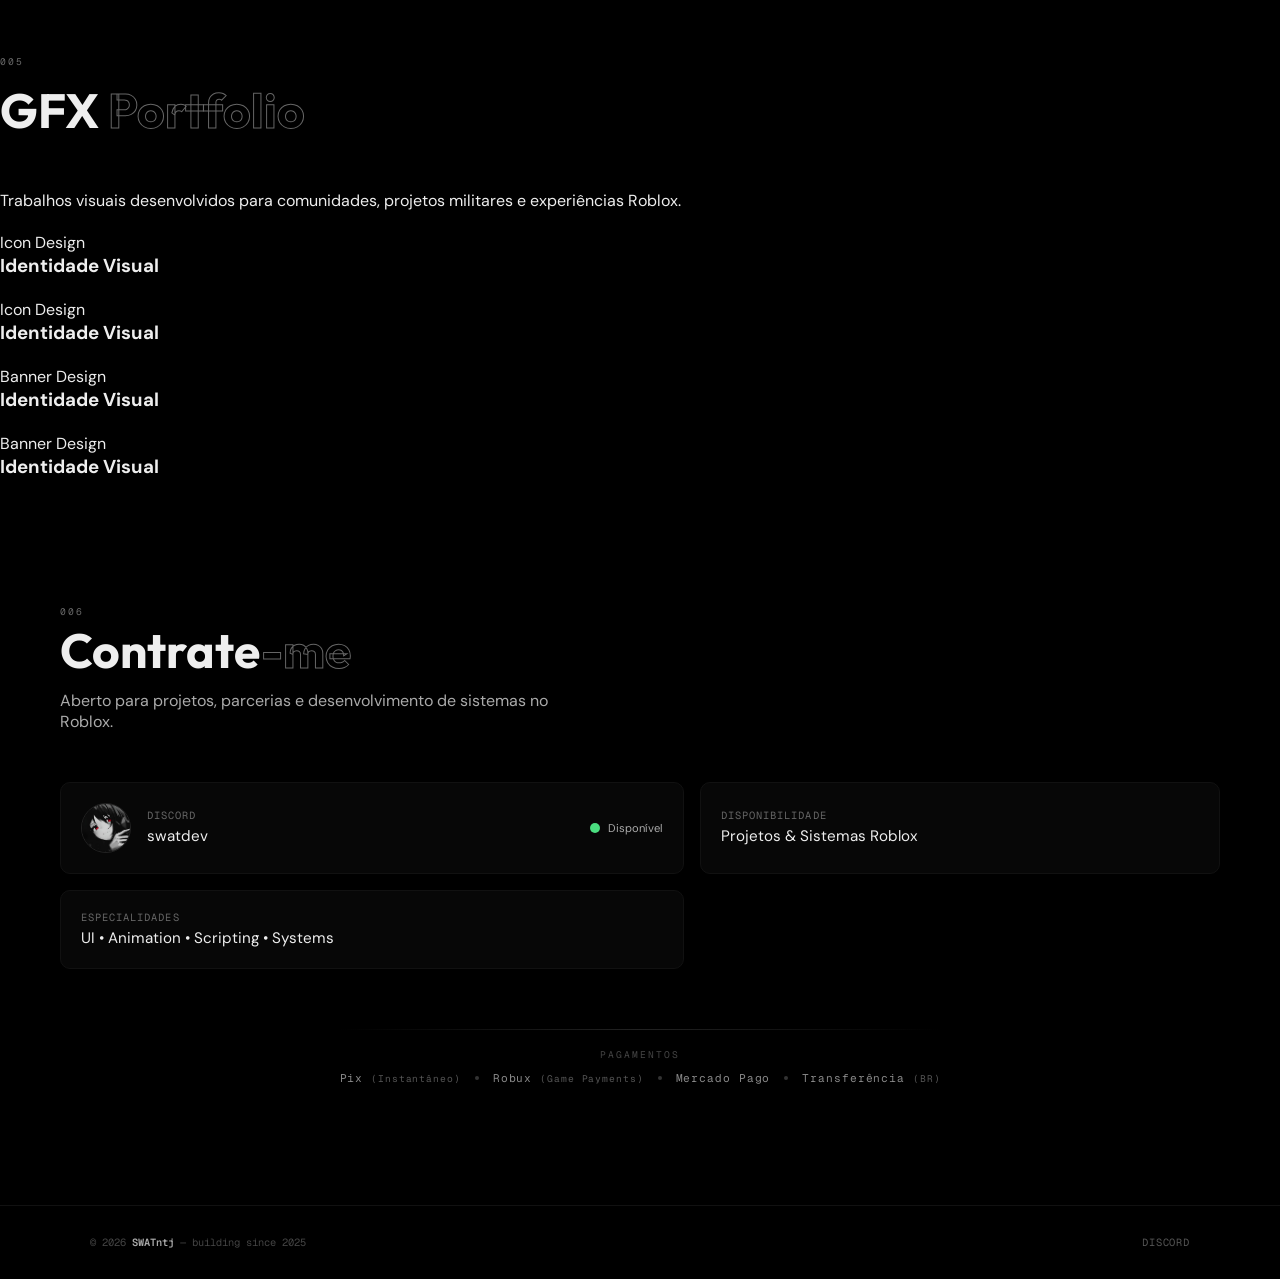
==== commit 724080e2: "Update print statement from 'Hello' to 'Goodbye'" ====
--- a/index.html
+++ b/index.html
@@ -23,6 +23,7 @@
     <ul class="nav-links">
     <li><a href="#about">Sobre</a></li>
     <li><a href="#systems">Projetos</a></li>
+    <li><a href="#gfx">GFX</a></li>
     <li><a href="#contact">Contato</a></li>
     </ul>
 </nav>
@@ -47,7 +48,7 @@
 
         <div class="stat-card main">
             <div class="stat-big">
-                <span class="counter" data-target="15">15</span>M+
+                <span class="counter" data-target="27">27</span>M+
             </div>
             <div class="stat-desc">Total de visitas em jogos</div>
         </div>
@@ -66,7 +67,7 @@
         <div class="stat-card">
             <div class="stat-row">
                 <span>Comunidade</span>
-                <span class="highlight">85K+</span>
+                <span class="highlight">100K+</span>
             </div>
 
             <div class="mini-line"></div>
@@ -77,6 +78,7 @@
             <div class="mini-tags">
                 <span>UI</span>
                 <span>Animation</span>
+                <span>GFX</span>
                 <span>Scripting</span>
             </div>
         </div>
@@ -118,12 +120,12 @@
 
         <div class="about-card">
             <span class="label">Total de Visitas</span>
-            <span class="value">15M+</span>
+            <span class="value">27M+</span>
         </div>
 
         <div class="about-card">
             <span class="label">Comunidade</span>
-            <span class="value">80K+</span>
+            <span class="value">100K+</span>
         </div>
 
         <div class="about-card">
@@ -420,10 +422,63 @@
 
 </section>
 
+<section class="gfx" id="gfx">
+
+    <div class="section-head">
+        <span class="section-id">005</span>
+        <h2 class="section-title">GFX <span class="ghost">Portfolio</span></h2>
+    </div>
+
+    <p class="gfx-sub">
+        Trabalhos visuais desenvolvidos para comunidades, projetos militares e experiências Roblox.
+    </p>
+
+    <div class="gfx-grid">
+
+        <!-- ICON 1 -->
+        <div class="gfx-card small">
+            <img src="icon1.png" alt="">
+            <div class="gfx-overlay">
+                <span>Icon Design</span>
+                <h3>Identidade Visual</h3>
+            </div>
+        </div>
+
+        <!-- ICON 2 -->
+        <div class="gfx-card small">
+            <img src="icon2.png" alt="">
+            <div class="gfx-overlay">
+                <span>Icon Design</span>
+                <h3>Identidade Visual</h3>
+            </div>
+        </div>
+
+        <!-- BANNER 1 -->
+        <div class="gfx-card small">
+            <img src="banner1.png" alt="">
+            <div class="gfx-overlay">
+                <span>Banner Design</span>
+                <h3>Identidade Visual</h3>
+            </div>
+        </div>
+
+        <!-- BANNER 2 -->
+        <div class="gfx-card small">
+            <img src="banner2.png" alt="">
+            <div class="gfx-overlay">
+                <span>Banner Design</span>
+                <h3>Identidade Visual</h3>
+            </div>
+        </div>
+
+    </div>
+
+</section>
+
 <section class="contact" id="contact">
 
     <div class="contact-header">
-                <span class="section-id">005</span>
+                <span class="section-id">006</span>
         <h2 class="contact-title">Contrate<span class="ghost">-me</span></h2>
         <p class="contact-sub">
             Aberto para projetos, parcerias e desenvolvimento de sistemas no Roblox.
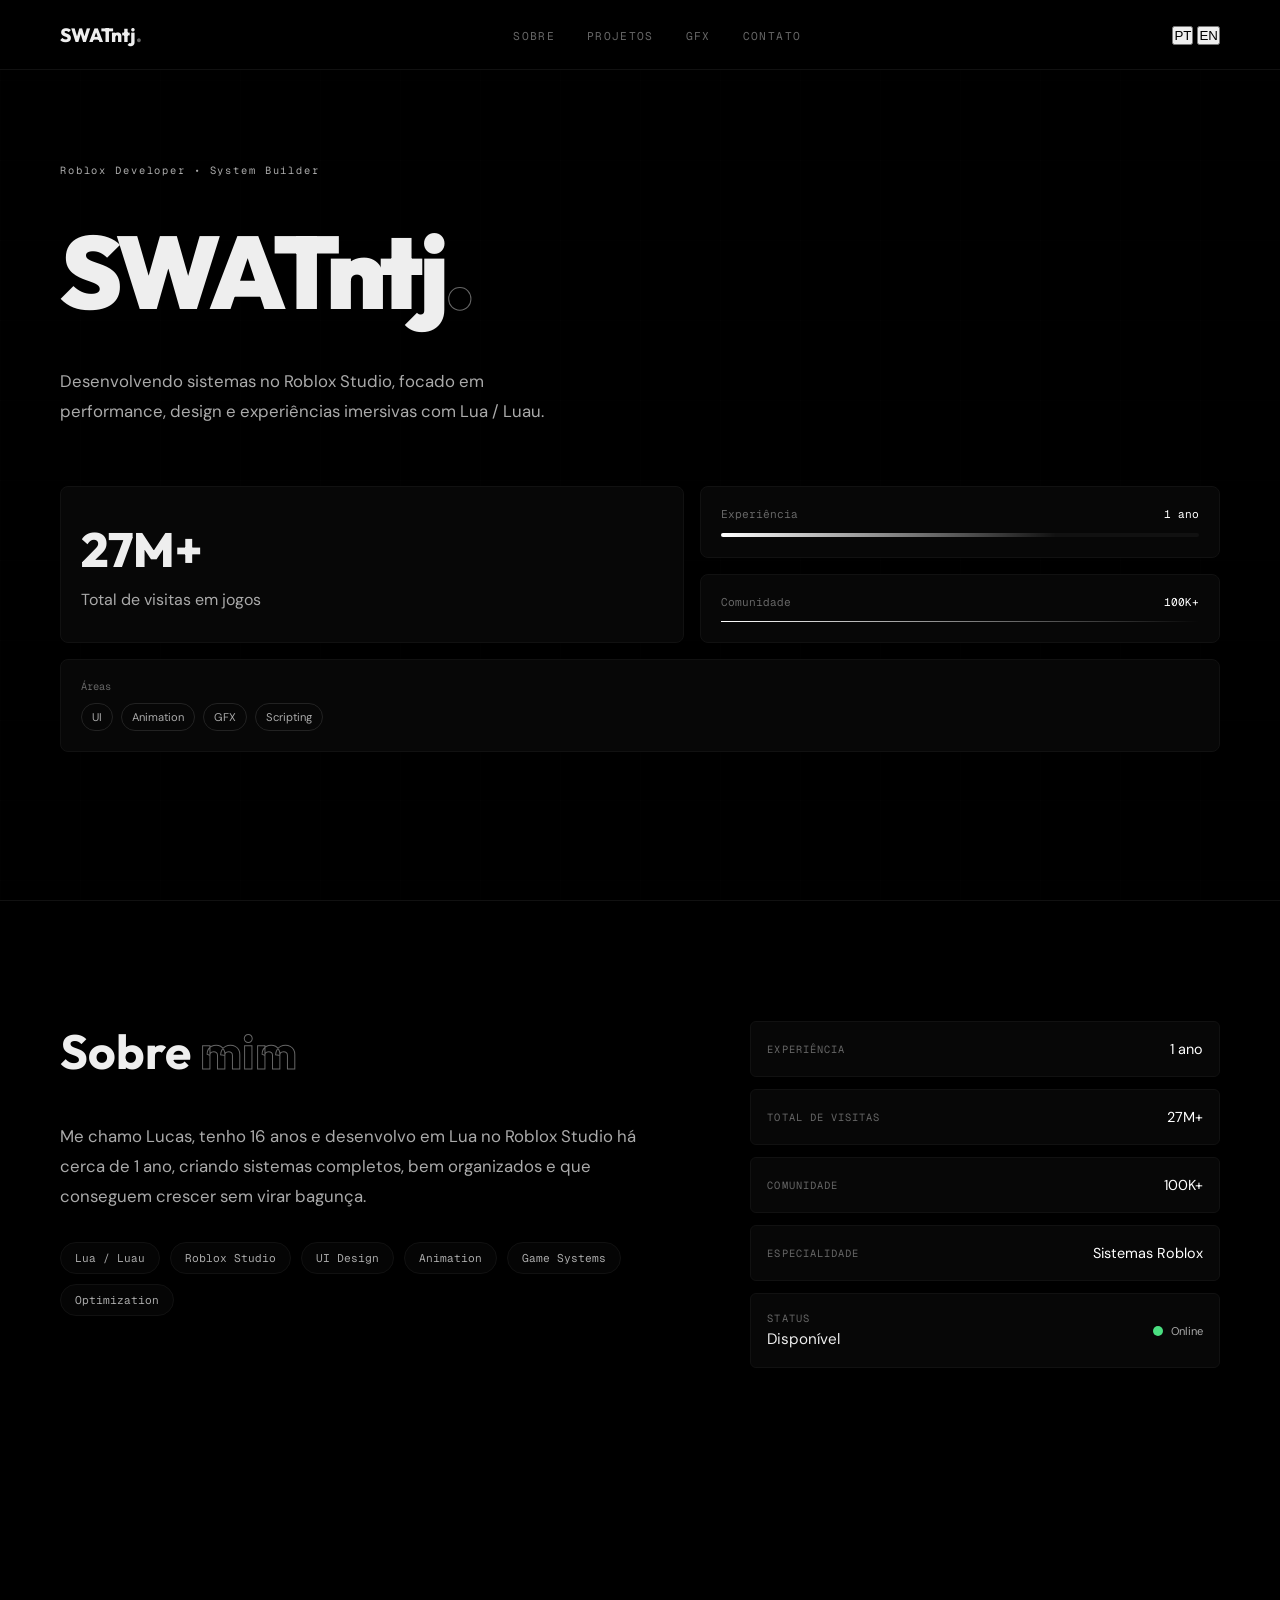
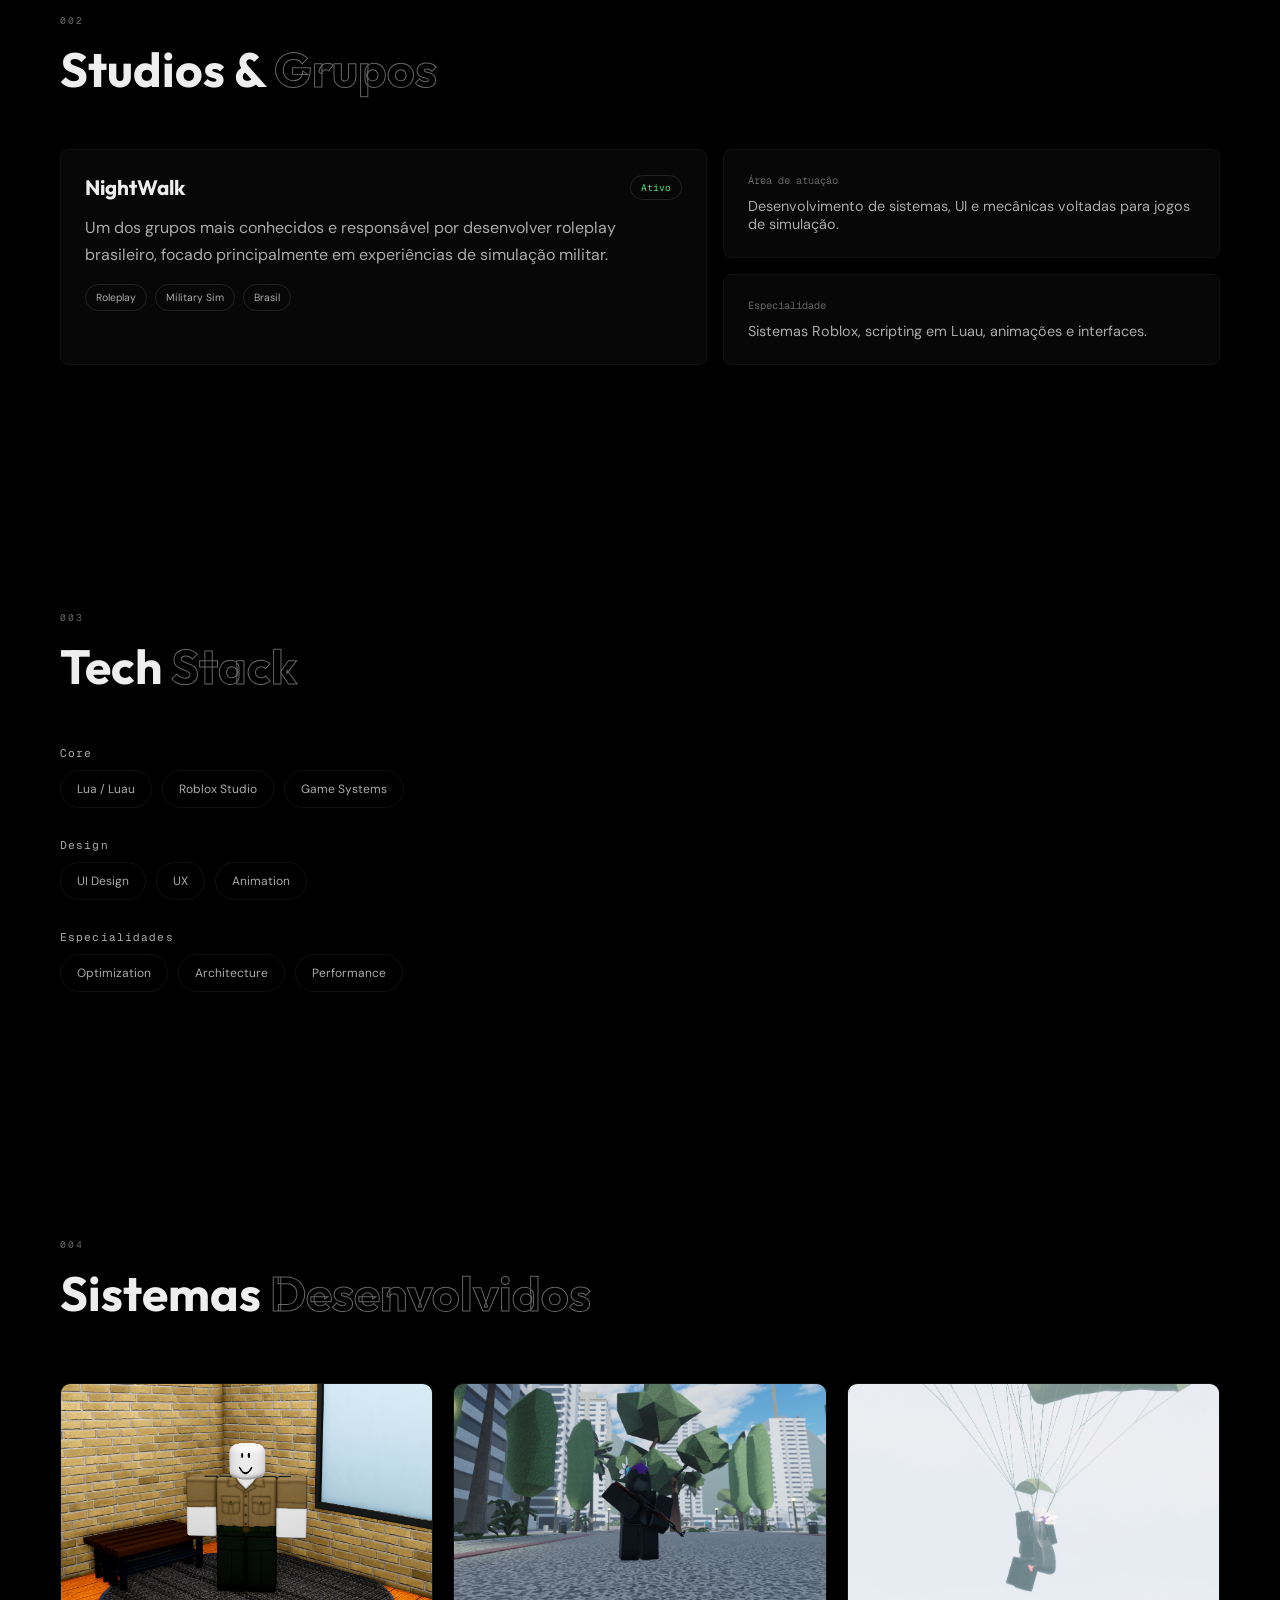
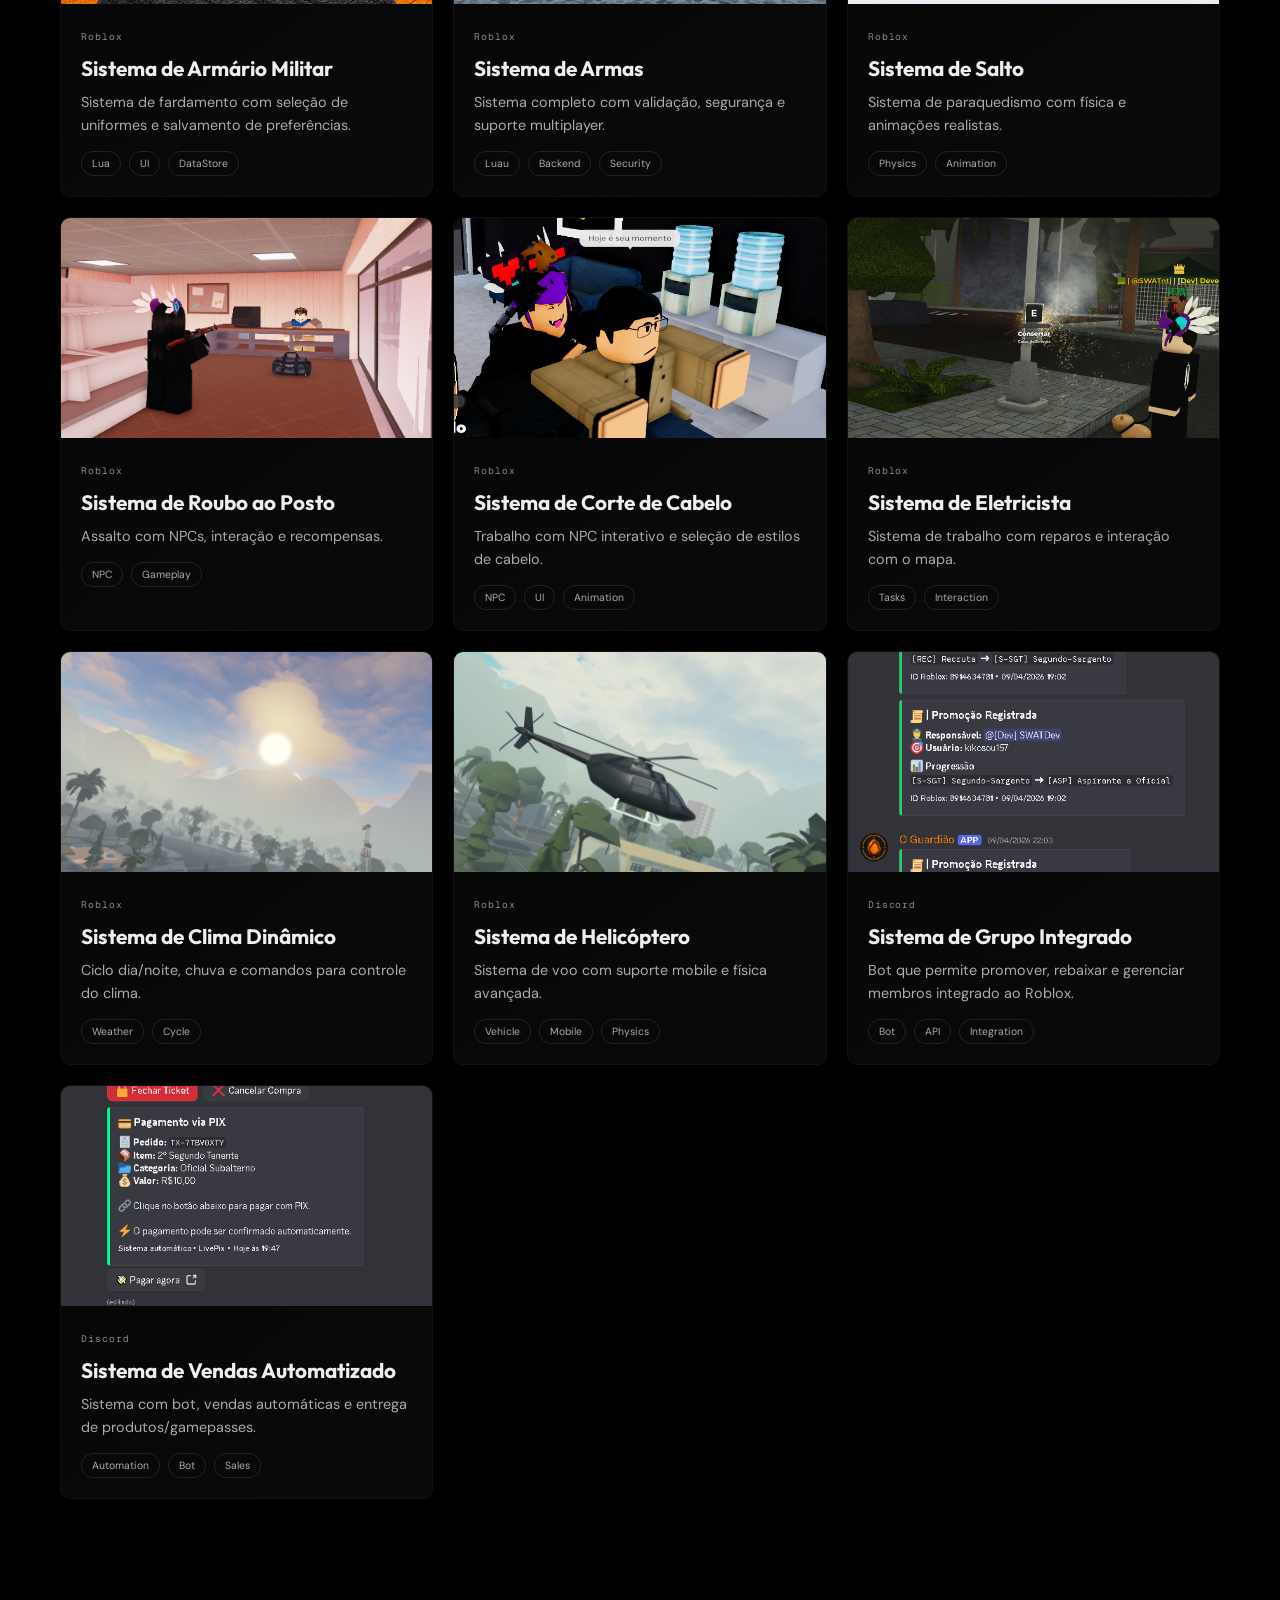
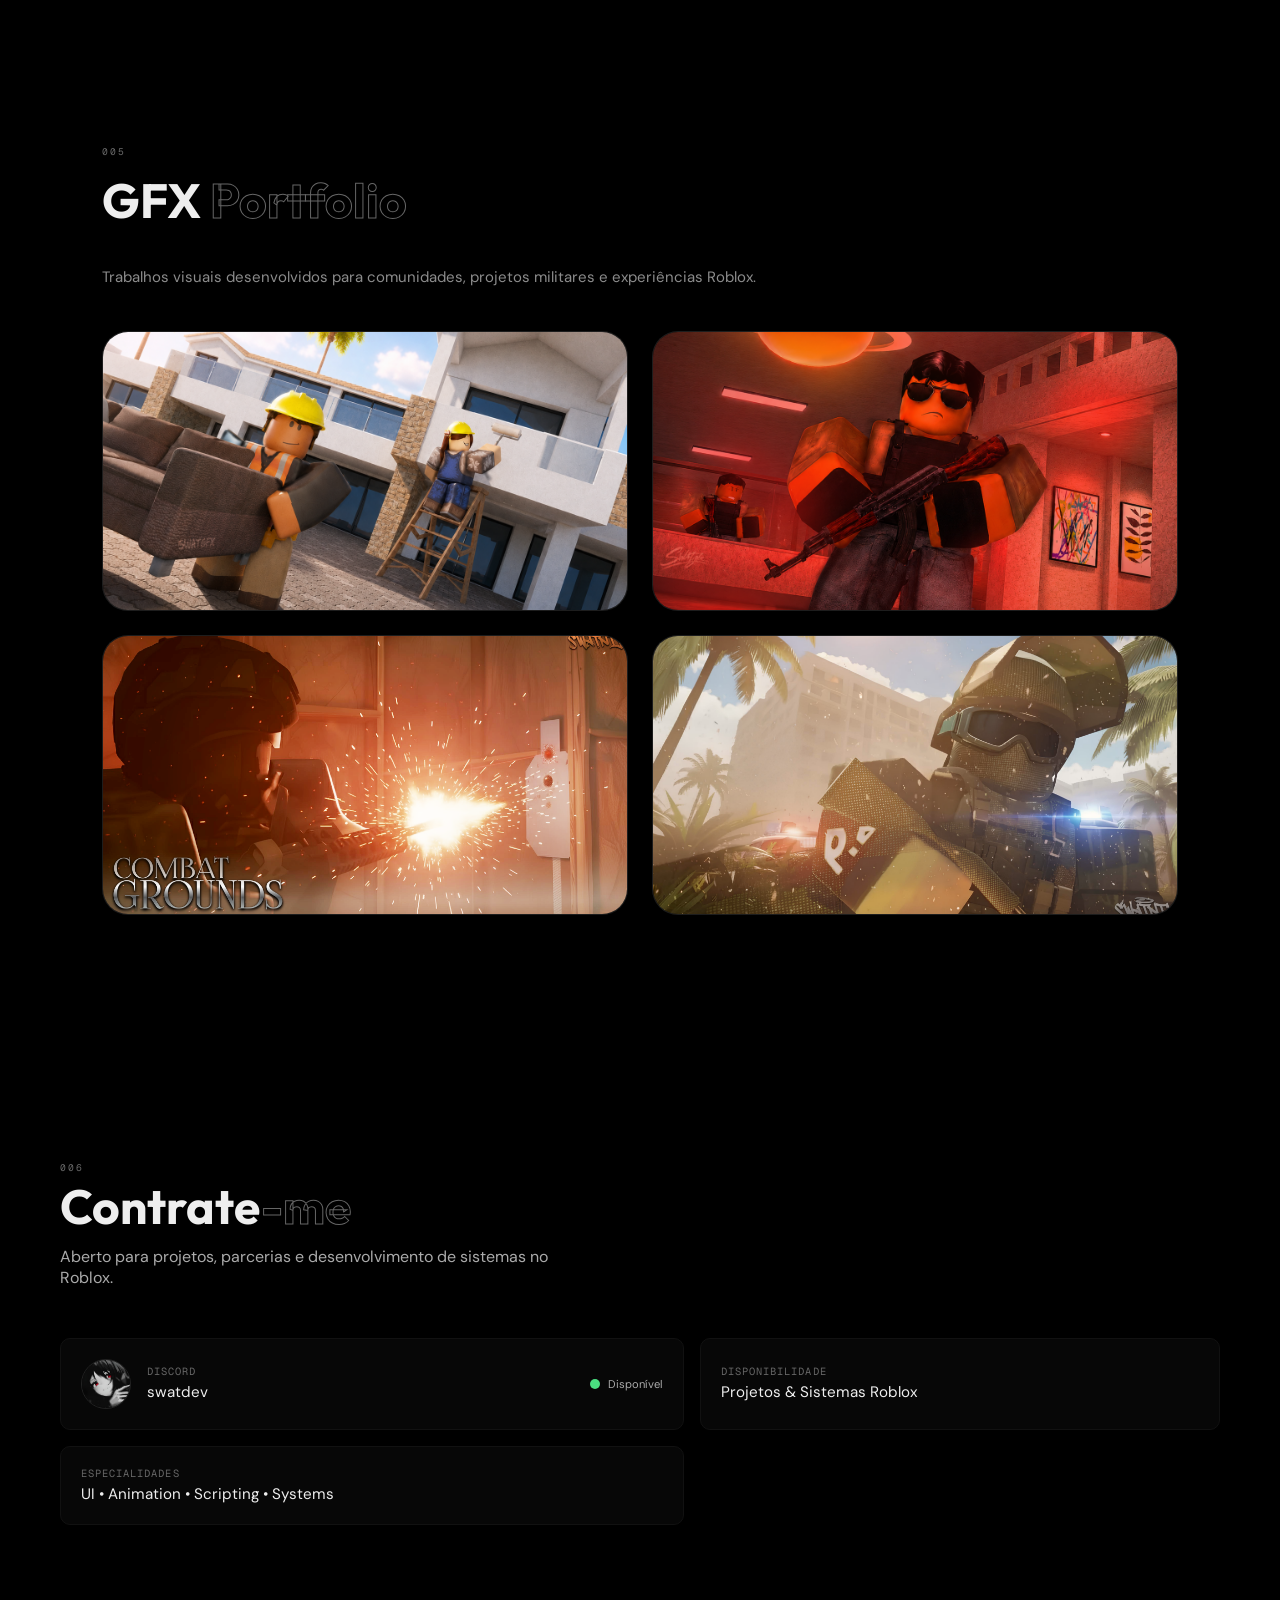
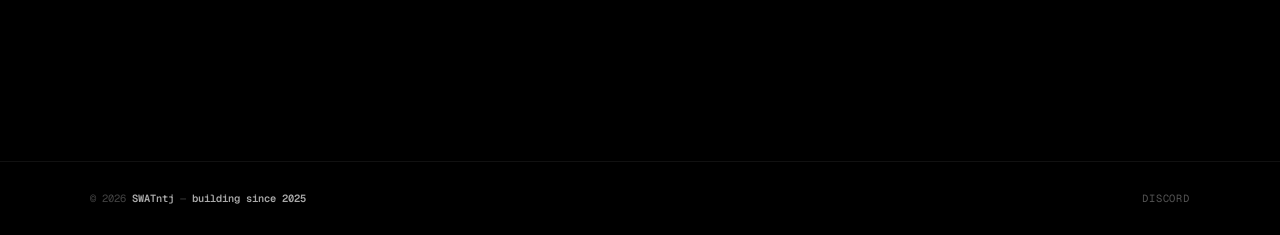
==== commit cac072bf: "Update index.html" ====
--- a/index.html
+++ b/index.html
@@ -13,7 +13,7 @@
 </head>
 <body>
 
-    <div id="loader">
+<div id="loader">
     <div class="loader-line"></div>
 </div>
 
@@ -21,27 +21,31 @@
     <div class="logo">SWATntj<span>.</span></div>
 
     <ul class="nav-links">
-    <li><a href="#about">Sobre</a></li>
-    <li><a href="#systems">Projetos</a></li>
-    <li><a href="#gfx">GFX</a></li>
-    <li><a href="#contact">Contato</a></li>
+        <li><a href="#about" data-i18n="nav_about">Sobre</a></li>
+        <li><a href="#systems" data-i18n="nav_projects">Projetos</a></li>
+        <li><a href="#gfx" data-i18n="nav_gfx">GFX</a></li>
+        <li><a href="#contact" data-i18n="nav_contact">Contato</a></li>
     </ul>
+
+    <div class="language-switch">
+        <button class="lang-btn active" data-lang="pt">PT</button>
+        <button class="lang-btn" data-lang="en">EN</button>
+    </div>
 </nav>
 
 <section class="hero">
     <div class="hero-grid"></div>
 
     <div class="hero-top">
-        <p class="hero-tag">ROBLOX DEVELOPER • SYSTEM BUILDER</p>
+        <p class="hero-tag" data-i18n="hero_tag">ROBLOX DEVELOPER • SYSTEM BUILDER</p>
     </div>
 
     <h1 class="hero-title">
         SWATntj<span class="outline">.</span>
     </h1>
 
-    <p class="hero-sub">
-        Desenvolvendo <strong>sistemas no Roblox Studio</strong>, focado em performance,
-        design e experiências imersivas com <strong>Lua / Luau</strong>.
+    <p class="hero-sub" data-i18n="hero_sub">
+        Desenvolvendo sistemas no Roblox Studio, focado em performance, design e experiências imersivas com Lua / Luau.
     </p>
 
     <div class="hero-stats-grid">
@@ -50,13 +54,13 @@
             <div class="stat-big">
                 <span class="counter" data-target="27">27</span>M+
             </div>
-            <div class="stat-desc">Total de visitas em jogos</div>
+            <div class="stat-desc" data-i18n="hero_visits">Total de visitas em jogos</div>
         </div>
 
         <div class="stat-card">
             <div class="stat-row">
-                <span>Experiência</span>
-                <span class="highlight">1 ano</span>
+                <span data-i18n="hero_experience">Experiência</span>
+                <span class="highlight" data-i18n="hero_experience_value">1 ano</span>
             </div>
 
             <div class="progress">
@@ -66,7 +70,7 @@
 
         <div class="stat-card">
             <div class="stat-row">
-                <span>Comunidade</span>
+                <span data-i18n="hero_community">Comunidade</span>
                 <span class="highlight">100K+</span>
             </div>
 
@@ -74,7 +78,7 @@
         </div>
 
         <div class="stat-card small">
-            <div class="mini-title">Áreas</div>
+            <div class="mini-title" data-i18n="hero_areas">Áreas</div>
             <div class="mini-tags">
                 <span>UI</span>
                 <span>Animation</span>
@@ -91,15 +95,14 @@
 <section id="about" class="about">
 
     <div class="about-left">
-        <h2 class="about-title">Sobre <span class="ghost">mim</span></h2>
-
-<p class="about-text">
-    Me chamo <strong>Lucas</strong>, tenho <strong>16 anos</strong> e desenvolvo em <strong>Lua no Roblox Studio</strong> há cerca de <strong>1 ano</strong>, criando sistemas completos, bem organizados e que conseguem crescer sem virar bagunça.
-    <br><br>
-    Também trabalho com <strong>UI, animações e scripts</strong>, então acabo cuidando tanto da parte visual quanto da lógica do jogo, deixando tudo mais fluido e agradável de jogar.
-    <br><br>
-    Já tenho prática com <strong>estrutura de sistemas, organização de código e otimização de desempenho</strong>, sempre tentando manter tudo leve, funcional e com um padrão mais profissional.
-</p>
+        <h2 class="about-title">
+            <span data-i18n="about_title">Sobre</span>
+            <span class="ghost" data-i18n="about_ghost">mim</span>
+        </h2>
+
+        <p class="about-text" data-i18n="about_text">
+            Me chamo Lucas, tenho 16 anos e desenvolvo em Lua no Roblox Studio há cerca de 1 ano, criando sistemas completos, bem organizados e que conseguem crescer sem virar bagunça.
+        </p>
 
         <div class="about-skills">
             <span class="skill">Lua / Luau</span>
@@ -114,38 +117,36 @@
     <div class="about-right">
 
         <div class="about-card">
-            <span class="label">Experiência</span>
-            <span class="value">1 ano</span>
+            <span class="label" data-i18n="about_card_experience">Experiência</span>
+            <span class="value" data-i18n="about_card_experience_value">1 ano</span>
         </div>
 
         <div class="about-card">
-            <span class="label">Total de Visitas</span>
+            <span class="label" data-i18n="about_card_visits">Total de Visitas</span>
             <span class="value">27M+</span>
         </div>
 
         <div class="about-card">
-            <span class="label">Comunidade</span>
+            <span class="label" data-i18n="about_card_community">Comunidade</span>
             <span class="value">100K+</span>
         </div>
 
         <div class="about-card">
-            <span class="label">Especialidade</span>
-            <span class="value">Sistemas Roblox</span>
-        </div>
-
-<div class="about-card">
-    
-    <div class="card-info">
-        <span class="card-title">Status</span>
-        <span class="card-value">Disponível</span>
-    </div>
-
-    <div class="card-right">
-        <span class="status-dot"></span>
-        <span class="status-text">Online</span>
-    </div>
-
-</div>
+            <span class="label" data-i18n="about_card_specialty">Especialidade</span>
+            <span class="value" data-i18n="about_card_specialty_value">Sistemas Roblox</span>
+        </div>
+
+        <div class="about-card">
+            <div class="card-info">
+                <span class="card-title" data-i18n="about_status">Status</span>
+                <span class="card-value" data-i18n="about_status_value">Disponível</span>
+            </div>
+
+            <div class="card-right">
+                <span class="status-dot"></span>
+                <span class="status-text" data-i18n="about_status_online">Online</span>
+            </div>
+        </div>
 
     </div>
 
@@ -155,7 +156,9 @@
 
     <div class="section-head">
         <span class="section-id">002</span>
-        <h2 class="section-title">Studios & <span class="ghost">Grupos</span></h2>
+        <h2 class="section-title">
+            Studios & <span class="ghost" data-i18n="studios_ghost">Grupos</span>
+        </h2>
     </div>
 
     <div class="studios-grid">
@@ -163,12 +166,11 @@
         <div class="studio-card main">
             <div class="studio-top">
                 <span class="studio-name">NightWalk</span>
-                <span class="studio-badge">Ativo</span>
-            </div>
-
-            <p class="studio-desc">
-                Um dos grupos mais conhecidos e responsável por desenvolver <strong>roleplay brasileiro</strong>,
-                focado principalmente em experiências de <strong>simulação militar (Exército Brasileiro)</strong>.
+                <span class="studio-badge" data-i18n="studio_badge">Ativo</span>
+            </div>
+
+            <p class="studio-desc" data-i18n="studio_desc">
+                Um dos grupos mais conhecidos e responsável por desenvolver roleplay brasileiro, focado principalmente em experiências de simulação militar.
             </p>
 
             <div class="studio-meta">
@@ -179,15 +181,15 @@
         </div>
 
         <div class="studio-card">
-            <div class="mini-title">Área de atuação</div>
-            <p class="mini-desc">
+            <div class="mini-title" data-i18n="studio_area_title">Área de atuação</div>
+            <p class="mini-desc" data-i18n="studio_area_desc">
                 Desenvolvimento de sistemas, UI e mecânicas voltadas para jogos de simulação.
             </p>
         </div>
 
         <div class="studio-card">
-            <div class="mini-title">Especialidade</div>
-            <p class="mini-desc">
+            <div class="mini-title" data-i18n="studio_specialty_title">Especialidade</div>
+            <p class="mini-desc" data-i18n="studio_specialty_desc">
                 Sistemas Roblox, scripting em Luau, animações e interfaces.
             </p>
         </div>
@@ -223,7 +225,7 @@
         </div>
 
         <div class="stack-block">
-            <div class="stack-title">Especialidades</div>
+            <div class="stack-title" data-i18n="stack_specialties">Especialidades</div>
             <div class="stack-tags">
                 <span>Optimization</span>
                 <span>Architecture</span>
@@ -239,22 +241,22 @@
 
     <div class="section-head">
         <span class="section-id">004</span>
-        <h2 class="section-title">Sistemas <span class="ghost">Desenvolvidos</span></h2>
+        <h2 class="section-title">
+            <span data-i18n="systems_title">Sistemas</span>
+            <span class="ghost" data-i18n="systems_ghost">Desenvolvidos</span>
+        </h2>
     </div>
 
     <div class="systems-grid">
 
-        <!-- ================= ROBLOX ================= -->
-
-        <!-- ARMÁRIO -->
-        <div class="system-card reveal">
-            <div class="system-image">
-                <img src="armario.png">
-            </div>
-            <div class="system-content">
-                <span class="system-tag">Roblox</span>
-                <h3 class="system-title">Sistema de Armário Militar</h3>
-                <p class="system-desc">
+        <div class="system-card reveal">
+            <div class="system-image">
+                <img src="armario.png" alt="">
+            </div>
+            <div class="system-content">
+                <span class="system-tag">Roblox</span>
+                <h3 class="system-title" data-i18n="system_locker_title">Sistema de Armário Militar</h3>
+                <p class="system-desc" data-i18n="system_locker_desc">
                     Sistema de fardamento com seleção de uniformes e salvamento de preferências.
                 </p>
                 <div class="system-tags">
@@ -263,15 +265,14 @@
             </div>
         </div>
 
-        <!-- ARMAS -->
-        <div class="system-card reveal">
-            <div class="system-image">
-                <img src="arma.png">
-            </div>
-            <div class="system-content">
-                <span class="system-tag">Roblox</span>
-                <h3 class="system-title">Sistema de Armas</h3>
-                <p class="system-desc">
+        <div class="system-card reveal">
+            <div class="system-image">
+                <img src="arma.png" alt="">
+            </div>
+            <div class="system-content">
+                <span class="system-tag">Roblox</span>
+                <h3 class="system-title" data-i18n="system_weapons_title">Sistema de Armas</h3>
+                <p class="system-desc" data-i18n="system_weapons_desc">
                     Sistema completo com validação, segurança e suporte multiplayer.
                 </p>
                 <div class="system-tags">
@@ -280,15 +281,14 @@
             </div>
         </div>
 
-        <!-- SALTO -->
-        <div class="system-card reveal">
-            <div class="system-image">
-                <img src="salto.png">
-            </div>
-            <div class="system-content">
-                <span class="system-tag">Roblox</span>
-                <h3 class="system-title">Sistema de Salto</h3>
-                <p class="system-desc">
+        <div class="system-card reveal">
+            <div class="system-image">
+                <img src="salto.png" alt="">
+            </div>
+            <div class="system-content">
+                <span class="system-tag">Roblox</span>
+                <h3 class="system-title" data-i18n="system_jump_title">Sistema de Salto</h3>
+                <p class="system-desc" data-i18n="system_jump_desc">
                     Sistema de paraquedismo com física e animações realistas.
                 </p>
                 <div class="system-tags">
@@ -297,15 +297,14 @@
             </div>
         </div>
 
-        <!-- POSTO -->
-        <div class="system-card reveal">
-            <div class="system-image">
-                <img src="posto.png">
-            </div>
-            <div class="system-content">
-                <span class="system-tag">Roblox</span>
-                <h3 class="system-title">Sistema de Roubo ao Posto</h3>
-                <p class="system-desc">
+        <div class="system-card reveal">
+            <div class="system-image">
+                <img src="posto.png" alt="">
+            </div>
+            <div class="system-content">
+                <span class="system-tag">Roblox</span>
+                <h3 class="system-title" data-i18n="system_robbery_title">Sistema de Roubo ao Posto</h3>
+                <p class="system-desc" data-i18n="system_robbery_desc">
                     Assalto com NPCs, interação e recompensas.
                 </p>
                 <div class="system-tags">
@@ -314,15 +313,14 @@
             </div>
         </div>
 
-        <!-- BARBEIRO -->
-        <div class="system-card reveal">
-            <div class="system-image">
-                <img src="Cabelo.png">
-            </div>
-            <div class="system-content">
-                <span class="system-tag">Roblox</span>
-                <h3 class="system-title">Sistema de Corte de Cabelo</h3>
-                <p class="system-desc">
+        <div class="system-card reveal">
+            <div class="system-image">
+                <img src="Cabelo.png" alt="">
+            </div>
+            <div class="system-content">
+                <span class="system-tag">Roblox</span>
+                <h3 class="system-title" data-i18n="system_barber_title">Sistema de Corte de Cabelo</h3>
+                <p class="system-desc" data-i18n="system_barber_desc">
                     Trabalho com NPC interativo e seleção de estilos de cabelo.
                 </p>
                 <div class="system-tags">
@@ -331,15 +329,14 @@
             </div>
         </div>
 
-        <!-- ELETRICISTA -->
-        <div class="system-card reveal">
-            <div class="system-image">
-                <img src="Eletricista.png">
-            </div>
-            <div class="system-content">
-                <span class="system-tag">Roblox</span>
-                <h3 class="system-title">Sistema de Eletricista</h3>
-                <p class="system-desc">
+        <div class="system-card reveal">
+            <div class="system-image">
+                <img src="Eletricista.png" alt="">
+            </div>
+            <div class="system-content">
+                <span class="system-tag">Roblox</span>
+                <h3 class="system-title" data-i18n="system_electrician_title">Sistema de Eletricista</h3>
+                <p class="system-desc" data-i18n="system_electrician_desc">
                     Sistema de trabalho com reparos e interação com o mapa.
                 </p>
                 <div class="system-tags">
@@ -348,15 +345,14 @@
             </div>
         </div>
 
-        <!-- CLIMA -->
-        <div class="system-card reveal">
-            <div class="system-image">
-                <img src="Clima.png">
-            </div>
-            <div class="system-content">
-                <span class="system-tag">Roblox</span>
-                <h3 class="system-title">Sistema de Clima Dinâmico</h3>
-                <p class="system-desc">
+        <div class="system-card reveal">
+            <div class="system-image">
+                <img src="Clima.png" alt="">
+            </div>
+            <div class="system-content">
+                <span class="system-tag">Roblox</span>
+                <h3 class="system-title" data-i18n="system_weather_title">Sistema de Clima Dinâmico</h3>
+                <p class="system-desc" data-i18n="system_weather_desc">
                     Ciclo dia/noite, chuva e comandos para controle do clima.
                 </p>
                 <div class="system-tags">
@@ -365,15 +361,14 @@
             </div>
         </div>
 
-        <!-- HELICÓPTERO -->
-        <div class="system-card reveal">
-            <div class="system-image">
-                <img src="Heli.png">
-            </div>
-            <div class="system-content">
-                <span class="system-tag">Roblox</span>
-                <h3 class="system-title">Sistema de Helicóptero</h3>
-                <p class="system-desc">
+        <div class="system-card reveal">
+            <div class="system-image">
+                <img src="Heli.png" alt="">
+            </div>
+            <div class="system-content">
+                <span class="system-tag">Roblox</span>
+                <h3 class="system-title" data-i18n="system_helicopter_title">Sistema de Helicóptero</h3>
+                <p class="system-desc" data-i18n="system_helicopter_desc">
                     Sistema de voo com suporte mobile e física avançada.
                 </p>
                 <div class="system-tags">
@@ -382,17 +377,14 @@
             </div>
         </div>
 
-        <!-- ================= DISCORD ================= -->
-
-        <!-- GRUPO -->
-        <div class="system-card reveal">
-            <div class="system-image">
-                <img src="Promoções.png">
+        <div class="system-card reveal">
+            <div class="system-image">
+                <img src="Promoções.png" alt="">
             </div>
             <div class="system-content">
                 <span class="system-tag">Discord</span>
-                <h3 class="system-title">Sistema de Grupo Integrado</h3>
-                <p class="system-desc">
+                <h3 class="system-title" data-i18n="system_group_title">Sistema de Grupo Integrado</h3>
+                <p class="system-desc" data-i18n="system_group_desc">
                     Bot que permite promover, rebaixar e gerenciar membros integrado ao Roblox.
                 </p>
                 <div class="system-tags">
@@ -401,15 +393,14 @@
             </div>
         </div>
 
-        <!-- LOJA -->
-        <div class="system-card reveal">
-            <div class="system-image">
-                <img src="Compras.png">
+        <div class="system-card reveal">
+            <div class="system-image">
+                <img src="Compras.png" alt="">
             </div>
             <div class="system-content">
                 <span class="system-tag">Discord</span>
-                <h3 class="system-title">Sistema de Vendas Automatizado</h3>
-                <p class="system-desc">
+                <h3 class="system-title" data-i18n="system_sales_title">Sistema de Vendas Automatizado</h3>
+                <p class="system-desc" data-i18n="system_sales_desc">
                     Sistema com bot, vendas automáticas e entrega de produtos/gamepasses.
                 </p>
                 <div class="system-tags">
@@ -429,45 +420,41 @@
         <h2 class="section-title">GFX <span class="ghost">Portfolio</span></h2>
     </div>
 
-    <p class="gfx-sub">
+    <p class="gfx-sub" data-i18n="gfx_sub">
         Trabalhos visuais desenvolvidos para comunidades, projetos militares e experiências Roblox.
     </p>
 
     <div class="gfx-grid">
 
-        <!-- ICON 1 -->
         <div class="gfx-card small">
             <img src="icon1.png" alt="">
             <div class="gfx-overlay">
                 <span>Icon Design</span>
-                <h3>Identidade Visual</h3>
-            </div>
-        </div>
-
-        <!-- ICON 2 -->
+                <h3 data-i18n="gfx_identity">Identidade Visual</h3>
+            </div>
+        </div>
+
         <div class="gfx-card small">
             <img src="icon2.png" alt="">
             <div class="gfx-overlay">
                 <span>Icon Design</span>
-                <h3>Identidade Visual</h3>
-            </div>
-        </div>
-
-        <!-- BANNER 1 -->
+                <h3 data-i18n="gfx_identity">Identidade Visual</h3>
+            </div>
+        </div>
+
         <div class="gfx-card small">
             <img src="banner1.png" alt="">
             <div class="gfx-overlay">
                 <span>Banner Design</span>
-                <h3>Identidade Visual</h3>
-            </div>
-        </div>
-
-        <!-- BANNER 2 -->
+                <h3 data-i18n="gfx_identity">Identidade Visual</h3>
+            </div>
+        </div>
+
         <div class="gfx-card small">
             <img src="banner2.png" alt="">
             <div class="gfx-overlay">
                 <span>Banner Design</span>
-                <h3>Identidade Visual</h3>
+                <h3 data-i18n="gfx_identity">Identidade Visual</h3>
             </div>
         </div>
 
@@ -478,19 +465,20 @@
 <section class="contact" id="contact">
 
     <div class="contact-header">
-                <span class="section-id">006</span>
-        <h2 class="contact-title">Contrate<span class="ghost">-me</span></h2>
-        <p class="contact-sub">
+        <span class="section-id">006</span>
+        <h2 class="contact-title">
+            <span data-i18n="contact_title">Contrate</span><span class="ghost" data-i18n="contact_ghost">-me</span>
+        </h2>
+        <p class="contact-sub" data-i18n="contact_sub">
             Aberto para projetos, parcerias e desenvolvimento de sistemas no Roblox.
         </p>
     </div>
 
     <div class="contact-grid">
 
-        <!-- CARD DISCORD -->
         <a href="https://discord.com/users/818892577386004511" target="_blank" class="contact-card discord reveal">
             <div class="card-left">
-      <img src="avatar.png" class="avatar">
+                <img src="avatar.png" class="avatar" alt="">
 
                 <div class="card-info">
                     <span class="card-title">Discord</span>
@@ -500,69 +488,63 @@
 
             <div class="card-right">
                 <span class="status-dot"></span>
-                <span class="status-text">Disponível</span>
+                <span class="status-text" data-i18n="contact_available">Disponível</span>
             </div>
         </a>
 
-        <!-- CARD STATUS -->
         <div class="contact-card reveal">
             <div class="card-info full">
-                <span class="card-title">Disponibilidade</span>
-                <span class="card-value">Projetos & Sistemas Roblox</span>
-            </div>
-        </div>
-
-        <!-- CARD STACK -->
+                <span class="card-title" data-i18n="contact_availability">Disponibilidade</span>
+                <span class="card-value" data-i18n="contact_availability_value">Projetos & Sistemas Roblox</span>
+            </div>
+        </div>
+
         <div class="contact-card reveal">
             <div class="card-info full">
-                <span class="card-title">Especialidades</span>
+                <span class="card-title" data-i18n="contact_specialties">Especialidades</span>
                 <span class="card-value">UI • Animation • Scripting • Systems</span>
             </div>
         </div>
 
     </div>
 
-    <!-- PAYMENT (dentro do contact) -->
-<div class="payment-box reveal">
-
-    <div class="payment-line"></div>
-
-    <div class="payment-content">
-        <span class="payment-label">Pagamentos</span>
-
-<div class="payment-methods">
-    <span class="pay-item">Pix <small>(Instantâneo)</small></span>
-    <span class="dot"></span>
-    <span class="pay-item">Robux <small>(Game Payments)</small></span>
-    <span class="dot"></span>
-    <span class="pay-item">Mercado Pago</span>
-    <span class="dot"></span>
-    <span class="pay-item">Transferência <small>(BR)</small></span>
-</div>
-    </div>
-
-</div>
-
-</section>
-
-
-<!-- FOOTER -->
+    <div class="payment-box reveal">
+
+        <div class="payment-line"></div>
+
+        <div class="payment-content">
+            <span class="payment-label" data-i18n="payment_title">Pagamentos</span>
+
+            <div class="payment-methods">
+                <span class="pay-item">Pix <small data-i18n="payment_instant">(Instantâneo)</small></span>
+                <span class="dot"></span>
+                <span class="pay-item">Robux <small>(Game Payments)</small></span>
+                <span class="dot"></span>
+                <span class="pay-item">Mercado Pago</span>
+                <span class="dot"></span>
+                <span class="pay-item">Transferência <small data-i18n="payment_transfer">(BR)</small></span>
+            </div>
+        </div>
+
+    </div>
+
+</section>
+
 <footer class="footer">
     <div class="footer-inner">
 
         <div class="footer-left">
-            © 2026 <span>SWATntj</span> — building since 2025
-        </div>
-
-<div class="footer-right">
-    <a href="https://discord.com/users/818892577386004511" target="_blank">Discord</a>
-</div>
+            © 2026 <span>SWATntj</span> — <span data-i18n="footer_text">building since 2025</span>
+        </div>
+
+        <div class="footer-right">
+            <a href="https://discord.com/users/818892577386004511" target="_blank">Discord</a>
+        </div>
 
     </div>
 </footer>
 
 <script src="script.js"></script>
-
 
 </body>
 </html>
--- a/styles.css
+++ b/styles.css
@@ -1236,4 +1236,179 @@
     .payment-box {
         margin-top: 40px;
     }
-}+}
+
+.system-card {
+    position: relative;
+    overflow: hidden;
+    transition: transform .35s ease;
+}
+
+.system-image {
+    position: relative;
+    overflow: hidden;
+    height: 220px;
+}
+
+.system-image img {
+    width: 100%;
+    height: 100%;
+    object-fit: cover;
+    transition: transform .6s ease, filter .6s ease;
+}
+
+.system-overlay {
+    position: absolute;
+    inset: 0;
+    background: linear-gradient(
+        to top,
+        rgba(0,0,0,.95),
+        rgba(0,0,0,.45),
+        rgba(0,0,0,.15)
+    );
+    padding: 20px;
+    display: flex;
+    flex-direction: column;
+    justify-content: flex-end;
+    opacity: 0;
+    transform: translateY(20px);
+    transition: all .35s ease;
+}
+
+.system-card:hover .system-overlay {
+    opacity: 1;
+    transform: translateY(0);
+}
+
+.system-card:hover .system-image img {
+    transform: scale(1.12);
+    filter: brightness(.7);
+}
+
+.overlay-title {
+    color: white;
+    font-size: 18px;
+    font-weight: 700;
+    margin-bottom: 8px;
+}
+
+.overlay-desc {
+    color: rgba(255,255,255,.75);
+    font-size: 13px;
+    line-height: 1.5;
+    margin-bottom: 14px;
+}
+
+.overlay-tags {
+    display: flex;
+    gap: 8px;
+    flex-wrap: wrap;
+}
+
+.overlay-tags span {
+    padding: 6px 10px;
+    border: 1px solid rgba(255,255,255,.15);
+    background: rgba(255,255,255,.06);
+    color: white;
+    font-size: 11px;
+    border-radius: 999px;
+}
+
+.gfx {
+    padding: 120px 8%;
+}
+
+.gfx-sub {
+    color: rgba(255,255,255,.55);
+    max-width: 700px;
+    margin: -15px 0 40px;
+    font-size: 15px;
+    line-height: 1.7;
+}
+
+.gfx-grid {
+    display: grid;
+    grid-template-columns: repeat(2, 1fr);
+    gap: 24px;
+}
+
+.gfx-card {
+    position: relative;
+    overflow: hidden;
+    border-radius: 26px;
+    border: 1px solid rgba(255,255,255,.08);
+    background: #0a0a0a;
+    cursor: pointer;
+}
+
+.gfx-card.small {
+    height: 280px;
+}
+
+.gfx-card.wide {
+    height: 340px;
+    grid-column: span 2;
+}
+
+.gfx-card img {
+    width: 100%;
+    height: 100%;
+    object-fit: cover;
+    transition: transform .7s ease, filter .7s ease;
+}
+
+.gfx-card:hover img {
+    transform: scale(1.08);
+    filter: brightness(.65) contrast(1.1);
+}
+
+.gfx-overlay {
+    position: absolute;
+    inset: 0;
+    padding: 28px;
+    display: flex;
+    flex-direction: column;
+    justify-content: flex-end;
+    background: linear-gradient(
+        to top,
+        rgba(0,0,0,.95),
+        rgba(0,0,0,.35),
+        transparent
+    );
+    opacity: 0;
+    transition: opacity .35s ease;
+}
+
+.gfx-card:hover .gfx-overlay {
+    opacity: 1;
+}
+
+.gfx-overlay span {
+    color: rgba(255,255,255,.55);
+    font-size: 11px;
+    letter-spacing: 2px;
+    text-transform: uppercase;
+    font-weight: 600;
+}
+
+.gfx-overlay h3 {
+    color: white;
+    font-size: 24px;
+    font-weight: 700;
+    margin-top: 10px;
+}
+
+@media (max-width: 900px) {
+    .gfx-grid {
+        grid-template-columns: 1fr;
+    }
+
+    .gfx-card.wide {
+        grid-column: span 1;
+        height: 260px;
+    }
+
+    .gfx-card.small {
+        height: 260px;
+    }
+}
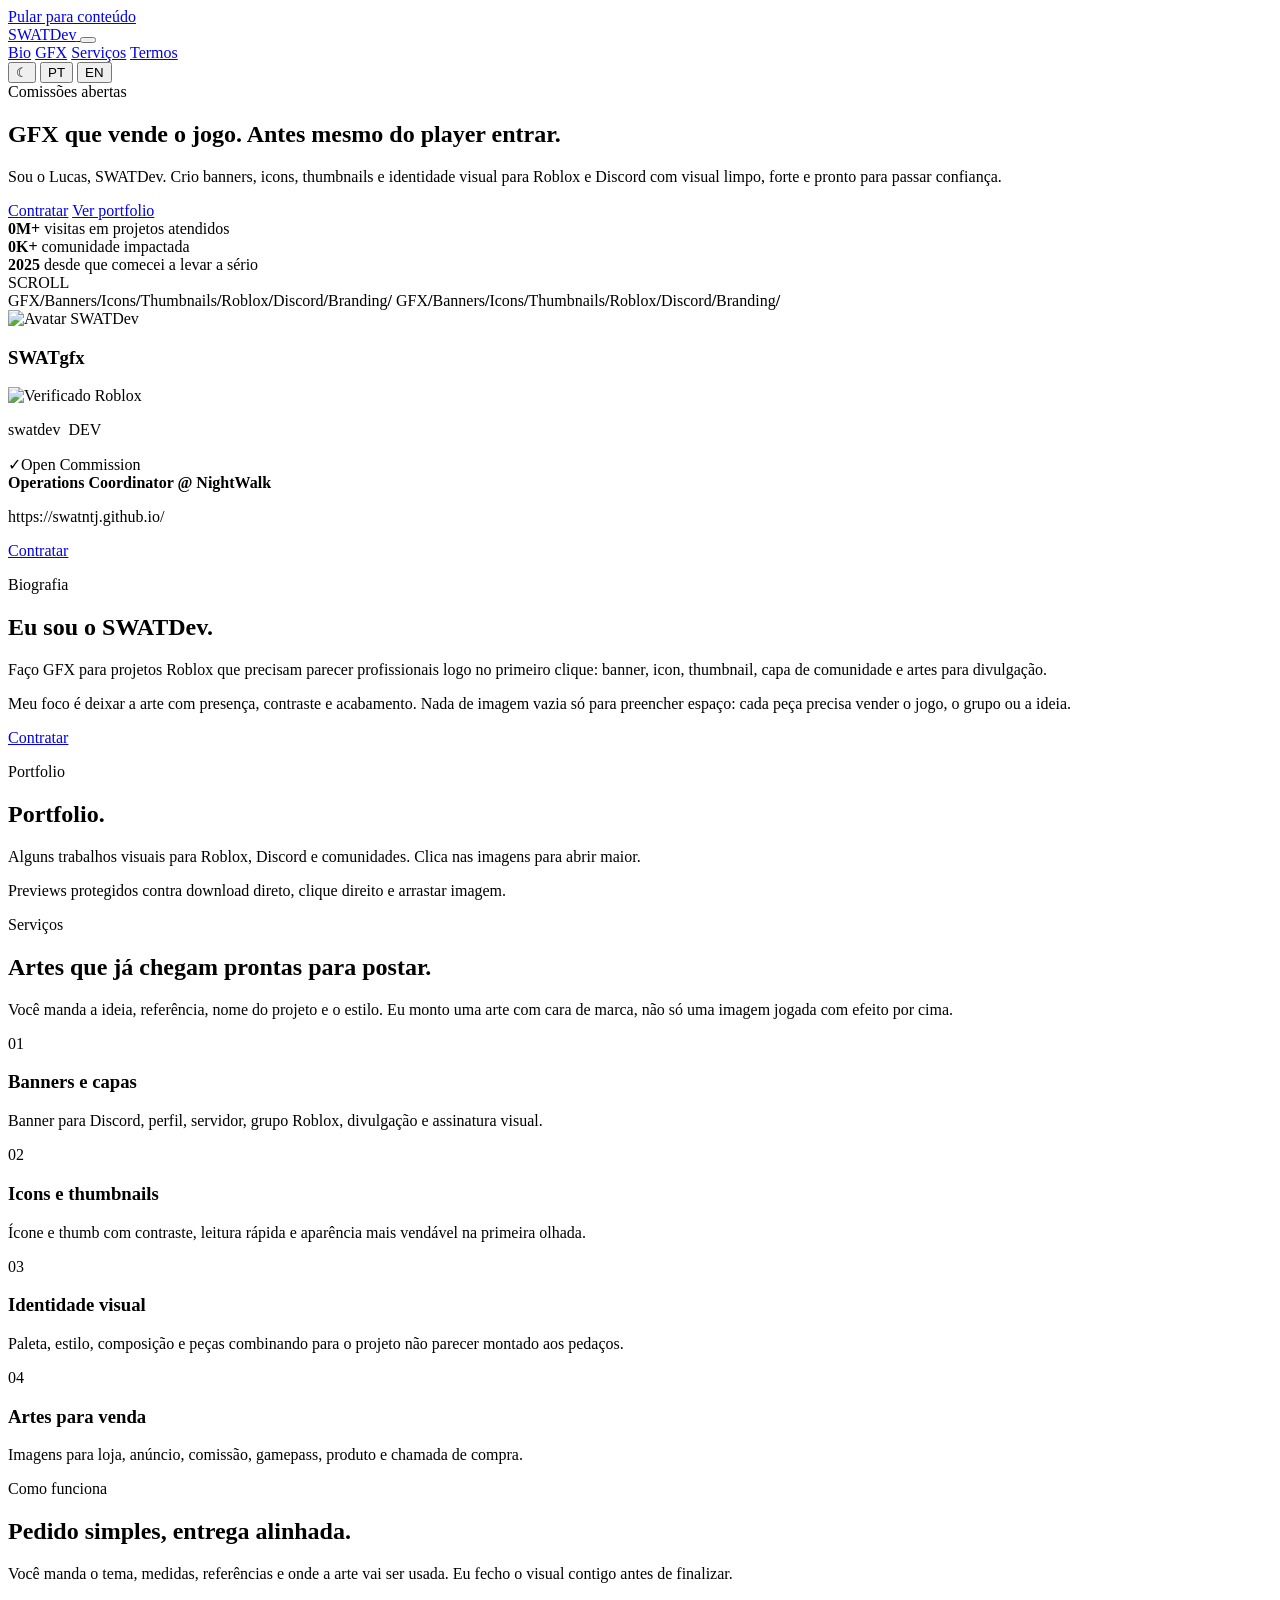
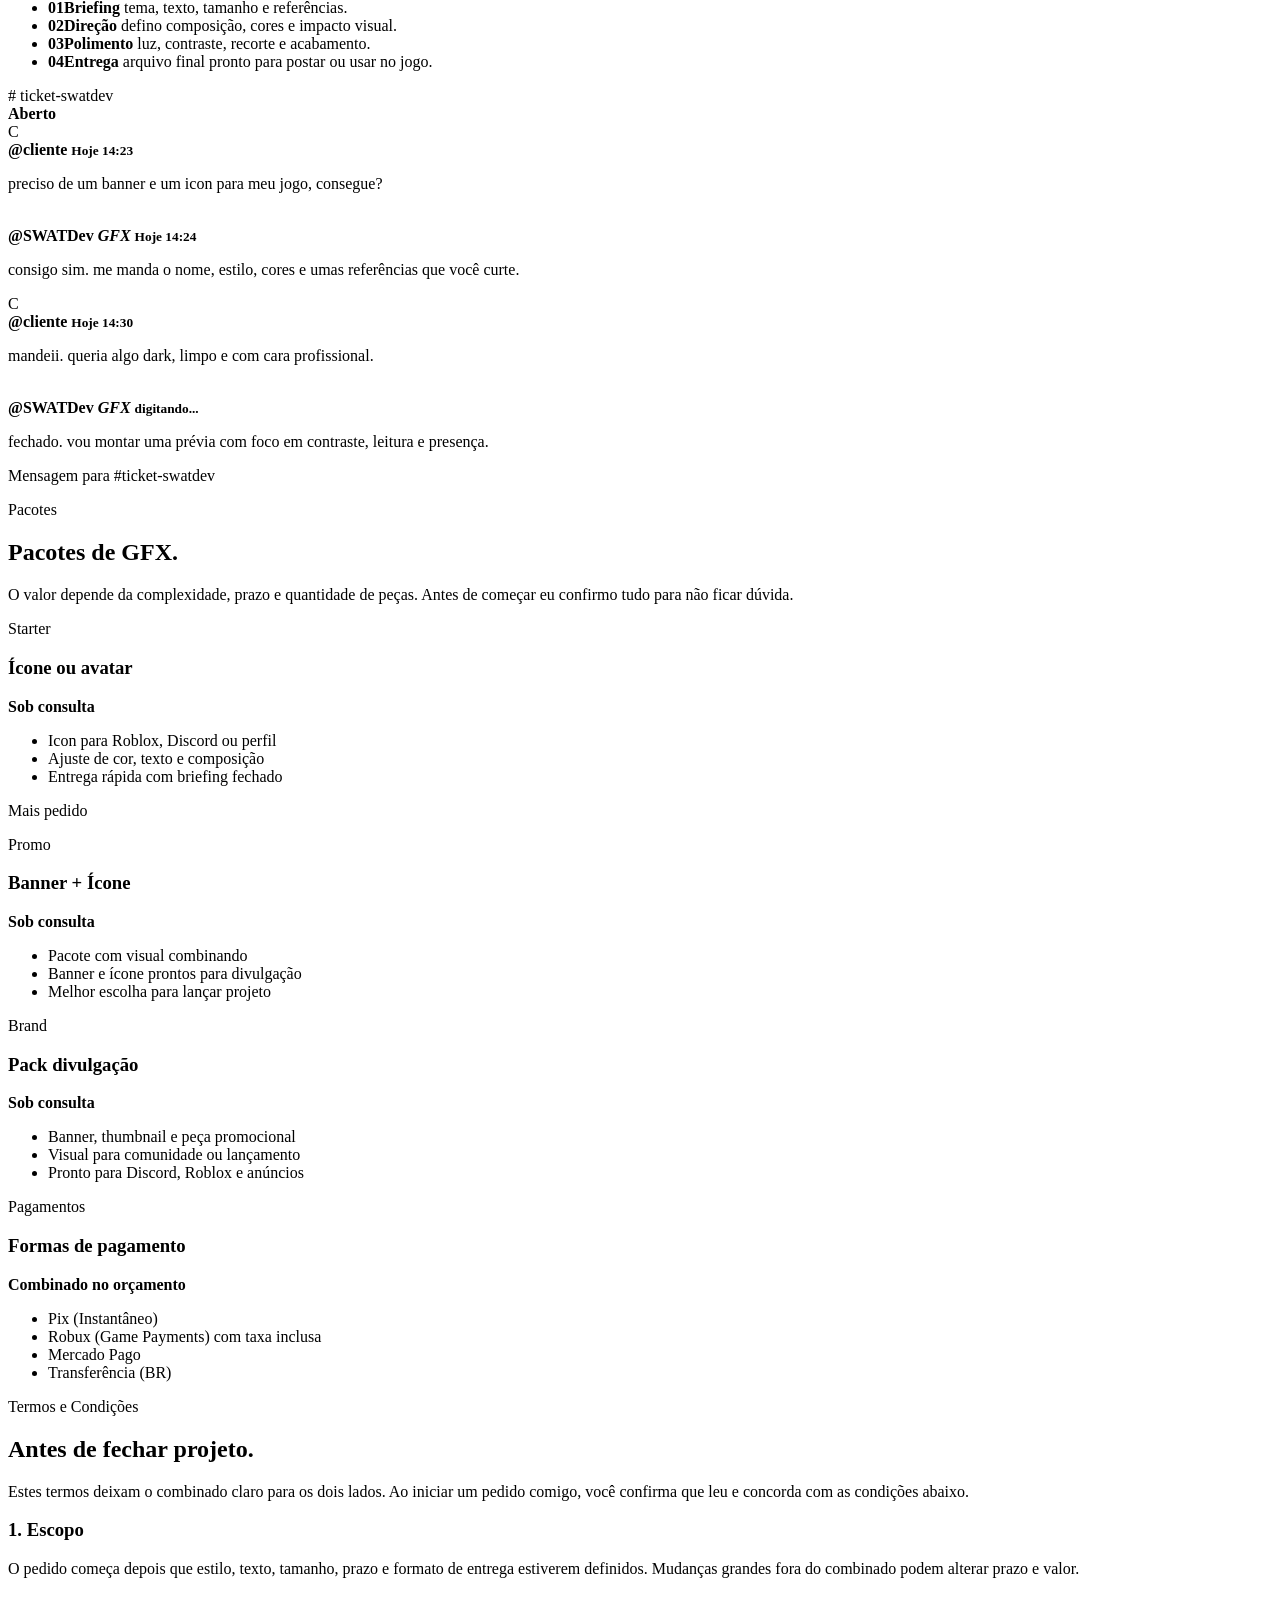
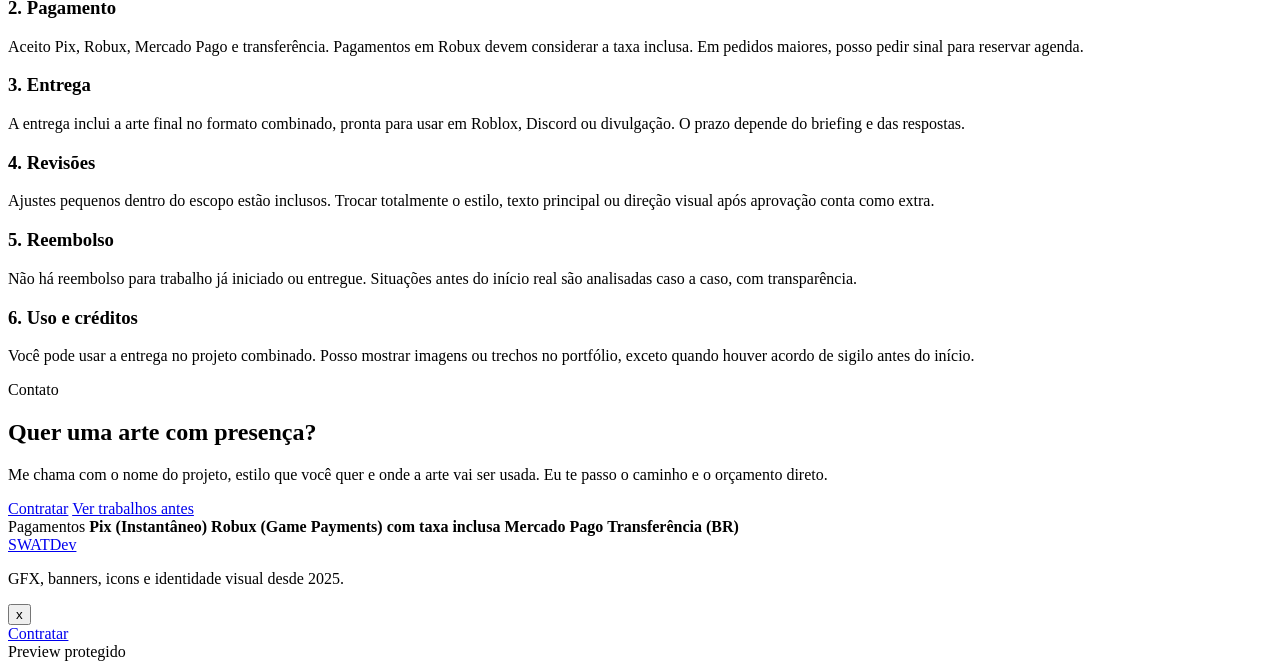
==== commit ba7348c3: "Update GFX portfolio site" ====
--- a/index.html
+++ b/index.html
@@ -1,550 +1,362 @@
-<!DOCTYPE html>
-<html lang="pt-BR">
-<head>
-    <meta charset="UTF-8">
-    <meta name="viewport" content="width=device-width, initial-scale=1.0">
-    <title>SWATntj - Script Engineer</title>
-
-    <link rel="preconnect" href="https://fonts.googleapis.com">
-    <link rel="preconnect" href="https://fonts.gstatic.com" crossorigin>
-    <link href="https://fonts.googleapis.com/css2?family=Geist+Mono:wght@400;500;600;700&family=Outfit:wght@300;400;500;600;700;800;900&family=DM+Sans:wght@300;400;500;600&display=swap" rel="stylesheet">
-
-    <link rel="stylesheet" href="styles.css">
-</head>
-<body>
-
-<div id="loader">
-    <div class="loader-line"></div>
-</div>
-
-<nav class="navbar">
-    <div class="logo">SWATntj<span>.</span></div>
-
-    <ul class="nav-links">
-        <li><a href="#about" data-i18n="nav_about">Sobre</a></li>
-        <li><a href="#systems" data-i18n="nav_projects">Projetos</a></li>
-        <li><a href="#gfx" data-i18n="nav_gfx">GFX</a></li>
-        <li><a href="#contact" data-i18n="nav_contact">Contato</a></li>
-    </ul>
-
-    <div class="language-switch">
-        <button class="lang-btn active" data-lang="pt">PT</button>
-        <button class="lang-btn" data-lang="en">EN</button>
-    </div>
-</nav>
-
-<section class="hero">
-    <div class="hero-grid"></div>
-
-    <div class="hero-top">
-        <p class="hero-tag" data-i18n="hero_tag">ROBLOX DEVELOPER • SYSTEM BUILDER</p>
-    </div>
-
-    <h1 class="hero-title">
-        SWATntj<span class="outline">.</span>
-    </h1>
-
-    <p class="hero-sub" data-i18n="hero_sub">
-        Desenvolvendo sistemas no Roblox Studio, focado em performance, design e experiências imersivas com Lua / Luau.
-    </p>
-
-    <div class="hero-stats-grid">
-
-        <div class="stat-card main">
-            <div class="stat-big">
-                <span class="counter" data-target="27">27</span>M+
-            </div>
-            <div class="stat-desc" data-i18n="hero_visits">Total de visitas em jogos</div>
-        </div>
-
-        <div class="stat-card">
-            <div class="stat-row">
-                <span data-i18n="hero_experience">Experiência</span>
-                <span class="highlight" data-i18n="hero_experience_value">1 ano</span>
-            </div>
-
-            <div class="progress">
-                <div class="progress-bar"></div>
-            </div>
-        </div>
-
-        <div class="stat-card">
-            <div class="stat-row">
-                <span data-i18n="hero_community">Comunidade</span>
-                <span class="highlight">100K+</span>
-            </div>
-
-            <div class="mini-line"></div>
-        </div>
-
-        <div class="stat-card small">
-            <div class="mini-title" data-i18n="hero_areas">Áreas</div>
-            <div class="mini-tags">
-                <span>UI</span>
-                <span>Animation</span>
-                <span>GFX</span>
-                <span>Scripting</span>
-            </div>
-        </div>
-
-    </div>
-</section>
-
-<div class="divider"></div>
-
-<section id="about" class="about">
-
-    <div class="about-left">
-        <h2 class="about-title">
-            <span data-i18n="about_title">Sobre</span>
-            <span class="ghost" data-i18n="about_ghost">mim</span>
-        </h2>
-
-        <p class="about-text" data-i18n="about_text">
-            Me chamo Lucas, tenho 16 anos e desenvolvo em Lua no Roblox Studio há cerca de 1 ano, criando sistemas completos, bem organizados e que conseguem crescer sem virar bagunça.
-        </p>
-
-        <div class="about-skills">
-            <span class="skill">Lua / Luau</span>
-            <span class="skill">Roblox Studio</span>
-            <span class="skill">UI Design</span>
-            <span class="skill">Animation</span>
-            <span class="skill">Game Systems</span>
-            <span class="skill">Optimization</span>
-        </div>
-    </div>
-
-    <div class="about-right">
-
-        <div class="about-card">
-            <span class="label" data-i18n="about_card_experience">Experiência</span>
-            <span class="value" data-i18n="about_card_experience_value">1 ano</span>
-        </div>
-
-        <div class="about-card">
-            <span class="label" data-i18n="about_card_visits">Total de Visitas</span>
-            <span class="value">27M+</span>
-        </div>
-
-        <div class="about-card">
-            <span class="label" data-i18n="about_card_community">Comunidade</span>
-            <span class="value">100K+</span>
-        </div>
-
-        <div class="about-card">
-            <span class="label" data-i18n="about_card_specialty">Especialidade</span>
-            <span class="value" data-i18n="about_card_specialty_value">Sistemas Roblox</span>
-        </div>
-
-        <div class="about-card">
-            <div class="card-info">
-                <span class="card-title" data-i18n="about_status">Status</span>
-                <span class="card-value" data-i18n="about_status_value">Disponível</span>
-            </div>
-
-            <div class="card-right">
-                <span class="status-dot"></span>
-                <span class="status-text" data-i18n="about_status_online">Online</span>
-            </div>
-        </div>
-
-    </div>
-
-</section>
-
-<section class="studios">
-
-    <div class="section-head">
-        <span class="section-id">002</span>
-        <h2 class="section-title">
-            Studios & <span class="ghost" data-i18n="studios_ghost">Grupos</span>
-        </h2>
-    </div>
-
-    <div class="studios-grid">
-
-        <div class="studio-card main">
-            <div class="studio-top">
-                <span class="studio-name">NightWalk</span>
-                <span class="studio-badge" data-i18n="studio_badge">Ativo</span>
-            </div>
-
-            <p class="studio-desc" data-i18n="studio_desc">
-                Um dos grupos mais conhecidos e responsável por desenvolver roleplay brasileiro, focado principalmente em experiências de simulação militar.
-            </p>
-
-            <div class="studio-meta">
-                <span>Roleplay</span>
-                <span>Military Sim</span>
-                <span>Brasil</span>
-            </div>
-        </div>
-
-        <div class="studio-card">
-            <div class="mini-title" data-i18n="studio_area_title">Área de atuação</div>
-            <p class="mini-desc" data-i18n="studio_area_desc">
-                Desenvolvimento de sistemas, UI e mecânicas voltadas para jogos de simulação.
-            </p>
-        </div>
-
-        <div class="studio-card">
-            <div class="mini-title" data-i18n="studio_specialty_title">Especialidade</div>
-            <p class="mini-desc" data-i18n="studio_specialty_desc">
-                Sistemas Roblox, scripting em Luau, animações e interfaces.
-            </p>
-        </div>
-
-    </div>
-</section>
-
-<section class="stack">
-
-    <div class="section-head">
-        <span class="section-id">003</span>
-        <h2 class="section-title">Tech <span class="ghost">Stack</span></h2>
-    </div>
-
-    <div class="stack-wrap">
-
-        <div class="stack-block">
-            <div class="stack-title">Core</div>
-            <div class="stack-tags">
-                <span>Lua / Luau</span>
-                <span>Roblox Studio</span>
-                <span>Game Systems</span>
-            </div>
-        </div>
-
-        <div class="stack-block">
-            <div class="stack-title">Design</div>
-            <div class="stack-tags">
-                <span>UI Design</span>
-                <span>UX</span>
-                <span>Animation</span>
-            </div>
-        </div>
-
-        <div class="stack-block">
-            <div class="stack-title" data-i18n="stack_specialties">Especialidades</div>
-            <div class="stack-tags">
-                <span>Optimization</span>
-                <span>Architecture</span>
-                <span>Performance</span>
-            </div>
-        </div>
-
-    </div>
-
-</section>
-
-<section class="systems" id="systems">
-
-    <div class="section-head">
-        <span class="section-id">004</span>
-        <h2 class="section-title">
-            <span data-i18n="systems_title">Sistemas</span>
-            <span class="ghost" data-i18n="systems_ghost">Desenvolvidos</span>
-        </h2>
-    </div>
-
-    <div class="systems-grid">
-
-        <div class="system-card reveal">
-            <div class="system-image">
-                <img src="armario.png" alt="">
-            </div>
-            <div class="system-content">
-                <span class="system-tag">Roblox</span>
-                <h3 class="system-title" data-i18n="system_locker_title">Sistema de Armário Militar</h3>
-                <p class="system-desc" data-i18n="system_locker_desc">
-                    Sistema de fardamento com seleção de uniformes e salvamento de preferências.
-                </p>
-                <div class="system-tags">
-                    <span>Lua</span><span>UI</span><span>DataStore</span>
-                </div>
-            </div>
-        </div>
-
-        <div class="system-card reveal">
-            <div class="system-image">
-                <img src="arma.png" alt="">
-            </div>
-            <div class="system-content">
-                <span class="system-tag">Roblox</span>
-                <h3 class="system-title" data-i18n="system_weapons_title">Sistema de Armas</h3>
-                <p class="system-desc" data-i18n="system_weapons_desc">
-                    Sistema completo com validação, segurança e suporte multiplayer.
-                </p>
-                <div class="system-tags">
-                    <span>Luau</span><span>Backend</span><span>Security</span>
-                </div>
-            </div>
-        </div>
-
-        <div class="system-card reveal">
-            <div class="system-image">
-                <img src="salto.png" alt="">
-            </div>
-            <div class="system-content">
-                <span class="system-tag">Roblox</span>
-                <h3 class="system-title" data-i18n="system_jump_title">Sistema de Salto</h3>
-                <p class="system-desc" data-i18n="system_jump_desc">
-                    Sistema de paraquedismo com física e animações realistas.
-                </p>
-                <div class="system-tags">
-                    <span>Physics</span><span>Animation</span>
-                </div>
-            </div>
-        </div>
-
-        <div class="system-card reveal">
-            <div class="system-image">
-                <img src="posto.png" alt="">
-            </div>
-            <div class="system-content">
-                <span class="system-tag">Roblox</span>
-                <h3 class="system-title" data-i18n="system_robbery_title">Sistema de Roubo ao Posto</h3>
-                <p class="system-desc" data-i18n="system_robbery_desc">
-                    Assalto com NPCs, interação e recompensas.
-                </p>
-                <div class="system-tags">
-                    <span>NPC</span><span>Gameplay</span>
-                </div>
-            </div>
-        </div>
-
-        <div class="system-card reveal">
-            <div class="system-image">
-                <img src="Cabelo.png" alt="">
-            </div>
-            <div class="system-content">
-                <span class="system-tag">Roblox</span>
-                <h3 class="system-title" data-i18n="system_barber_title">Sistema de Corte de Cabelo</h3>
-                <p class="system-desc" data-i18n="system_barber_desc">
-                    Trabalho com NPC interativo e seleção de estilos de cabelo.
-                </p>
-                <div class="system-tags">
-                    <span>NPC</span><span>UI</span><span>Animation</span>
-                </div>
-            </div>
-        </div>
-
-        <div class="system-card reveal">
-            <div class="system-image">
-                <img src="Eletricista.png" alt="">
-            </div>
-            <div class="system-content">
-                <span class="system-tag">Roblox</span>
-                <h3 class="system-title" data-i18n="system_electrician_title">Sistema de Eletricista</h3>
-                <p class="system-desc" data-i18n="system_electrician_desc">
-                    Sistema de trabalho com reparos e interação com o mapa.
-                </p>
-                <div class="system-tags">
-                    <span>Tasks</span><span>Interaction</span>
-                </div>
-            </div>
-        </div>
-
-        <div class="system-card reveal">
-            <div class="system-image">
-                <img src="Clima.png" alt="">
-            </div>
-            <div class="system-content">
-                <span class="system-tag">Roblox</span>
-                <h3 class="system-title" data-i18n="system_weather_title">Sistema de Clima Dinâmico</h3>
-                <p class="system-desc" data-i18n="system_weather_desc">
-                    Ciclo dia/noite, chuva e comandos para controle do clima.
-                </p>
-                <div class="system-tags">
-                    <span>Weather</span><span>Cycle</span>
-                </div>
-            </div>
-        </div>
-
-        <div class="system-card reveal">
-            <div class="system-image">
-                <img src="Heli.png" alt="">
-            </div>
-            <div class="system-content">
-                <span class="system-tag">Roblox</span>
-                <h3 class="system-title" data-i18n="system_helicopter_title">Sistema de Helicóptero</h3>
-                <p class="system-desc" data-i18n="system_helicopter_desc">
-                    Sistema de voo com suporte mobile e física avançada.
-                </p>
-                <div class="system-tags">
-                    <span>Vehicle</span><span>Mobile</span><span>Physics</span>
-                </div>
-            </div>
-        </div>
-
-        <div class="system-card reveal">
-            <div class="system-image">
-                <img src="Promoções.png" alt="">
-            </div>
-            <div class="system-content">
-                <span class="system-tag">Discord</span>
-                <h3 class="system-title" data-i18n="system_group_title">Sistema de Grupo Integrado</h3>
-                <p class="system-desc" data-i18n="system_group_desc">
-                    Bot que permite promover, rebaixar e gerenciar membros integrado ao Roblox.
-                </p>
-                <div class="system-tags">
-                    <span>Bot</span><span>API</span><span>Integration</span>
-                </div>
-            </div>
-        </div>
-
-        <div class="system-card reveal">
-            <div class="system-image">
-                <img src="Compras.png" alt="">
-            </div>
-            <div class="system-content">
-                <span class="system-tag">Discord</span>
-                <h3 class="system-title" data-i18n="system_sales_title">Sistema de Vendas Automatizado</h3>
-                <p class="system-desc" data-i18n="system_sales_desc">
-                    Sistema com bot, vendas automáticas e entrega de produtos/gamepasses.
-                </p>
-                <div class="system-tags">
-                    <span>Automation</span><span>Bot</span><span>Sales</span>
-                </div>
-            </div>
-        </div>
-
-    </div>
-
-</section>
-
-<section class="gfx" id="gfx">
-
-    <div class="section-head">
-        <span class="section-id">005</span>
-        <h2 class="section-title">GFX <span class="ghost">Portfolio</span></h2>
-    </div>
-
-    <p class="gfx-sub" data-i18n="gfx_sub">
-        Trabalhos visuais desenvolvidos para comunidades, projetos militares e experiências Roblox.
-    </p>
-
-    <div class="gfx-grid">
-
-        <div class="gfx-card small">
-            <img src="icon1.png" alt="">
-            <div class="gfx-overlay">
-                <span>Icon Design</span>
-                <h3 data-i18n="gfx_identity">Identidade Visual</h3>
-            </div>
-        </div>
-
-        <div class="gfx-card small">
-            <img src="icon2.png" alt="">
-            <div class="gfx-overlay">
-                <span>Icon Design</span>
-                <h3 data-i18n="gfx_identity">Identidade Visual</h3>
-            </div>
-        </div>
-
-        <div class="gfx-card small">
-            <img src="banner1.png" alt="">
-            <div class="gfx-overlay">
-                <span>Banner Design</span>
-                <h3 data-i18n="gfx_identity">Identidade Visual</h3>
-            </div>
-        </div>
-
-        <div class="gfx-card small">
-            <img src="banner2.png" alt="">
-            <div class="gfx-overlay">
-                <span>Banner Design</span>
-                <h3 data-i18n="gfx_identity">Identidade Visual</h3>
-            </div>
-        </div>
-
-    </div>
-
-</section>
-
-<section class="contact" id="contact">
-
-    <div class="contact-header">
-        <span class="section-id">006</span>
-        <h2 class="contact-title">
-            <span data-i18n="contact_title">Contrate</span><span class="ghost" data-i18n="contact_ghost">-me</span>
-        </h2>
-        <p class="contact-sub" data-i18n="contact_sub">
-            Aberto para projetos, parcerias e desenvolvimento de sistemas no Roblox.
-        </p>
-    </div>
-
-    <div class="contact-grid">
-
-        <a href="https://discord.com/users/818892577386004511" target="_blank" class="contact-card discord reveal">
-            <div class="card-left">
-                <img src="avatar.png" class="avatar" alt="">
-
-                <div class="card-info">
-                    <span class="card-title">Discord</span>
-                    <span class="card-value">swatdev</span>
-                </div>
-            </div>
-
-            <div class="card-right">
-                <span class="status-dot"></span>
-                <span class="status-text" data-i18n="contact_available">Disponível</span>
-            </div>
-        </a>
-
-        <div class="contact-card reveal">
-            <div class="card-info full">
-                <span class="card-title" data-i18n="contact_availability">Disponibilidade</span>
-                <span class="card-value" data-i18n="contact_availability_value">Projetos & Sistemas Roblox</span>
-            </div>
-        </div>
-
-        <div class="contact-card reveal">
-            <div class="card-info full">
-                <span class="card-title" data-i18n="contact_specialties">Especialidades</span>
-                <span class="card-value">UI • Animation • Scripting • Systems</span>
-            </div>
-        </div>
-
-    </div>
-
-    <div class="payment-box reveal">
-
-        <div class="payment-line"></div>
-
-        <div class="payment-content">
-            <span class="payment-label" data-i18n="payment_title">Pagamentos</span>
-
-            <div class="payment-methods">
-                <span class="pay-item">Pix <small data-i18n="payment_instant">(Instantâneo)</small></span>
-                <span class="dot"></span>
-                <span class="pay-item">Robux <small>(Game Payments)</small></span>
-                <span class="dot"></span>
-                <span class="pay-item">Mercado Pago</span>
-                <span class="dot"></span>
-                <span class="pay-item">Transferência <small data-i18n="payment_transfer">(BR)</small></span>
-            </div>
-        </div>
-
-    </div>
-
-</section>
-
-<footer class="footer">
-    <div class="footer-inner">
-
-        <div class="footer-left">
-            © 2026 <span>SWATntj</span> — <span data-i18n="footer_text">building since 2025</span>
-        </div>
-
-        <div class="footer-right">
-            <a href="https://discord.com/users/818892577386004511" target="_blank">Discord</a>
-        </div>
-
-    </div>
-</footer>
-
-<script src="script.js"></script>
-
-</body>
-</html>
+<!DOCTYPE html>
+<html lang="pt-BR" data-lang="pt">
+<head>
+  <meta charset="UTF-8">
+  <meta name="viewport" content="width=device-width, initial-scale=1.0">
+  <meta name="description" content="SWATDev cria GFX, banners, icons, thumbnails e identidade visual para Roblox e Discord.">
+  <meta name="theme-color" content="#030303">
+  <title>SWATDev | GFX Portfolio</title>
+
+  <link rel="preconnect" href="https://fonts.googleapis.com">
+  <link rel="preconnect" href="https://fonts.gstatic.com" crossorigin>
+  <link href="https://fonts.googleapis.com/css2?family=Inter:wght@400;500;600;700;800;900&display=swap" rel="stylesheet">
+  <link rel="icon" type="image/png" href="src/assets/images/swatdevlogo.png">
+  <link rel="stylesheet" href="src/styles.css">
+</head>
+<body>
+  <a class="skip-link" href="#main" data-i18n="skip">Pular para conteúdo</a>
+
+  <div class="ambient" aria-hidden="true">
+    <span></span><span></span><span></span><span></span><span></span><span></span>
+  </div>
+
+  <header class="nav-shell" data-header>
+    <a class="brand" href="#top" aria-label="SWATDev inicio">
+      <span>SWATDev</span>
+    </a>
+
+    <button class="menu-button" type="button" data-menu-button aria-label="Abrir menu">
+      <span></span>
+      <span></span>
+    </button>
+
+    <nav class="nav-links" data-nav aria-label="Navegação principal">
+      <a href="#bio">Bio</a>
+      <a href="#work" data-i18n="nav_systems">GFX</a>
+      <a href="#services" data-i18n="nav_services">Serviços</a>
+      <a href="#terms" data-i18n="nav_terms">Termos</a>
+    </nav>
+  </header>
+
+  <div class="site-controls" aria-label="Controles do site">
+    <button class="tool-btn theme-icon" type="button" data-theme-toggle aria-label="Alternar tema">☾</button>
+    <button class="tool-btn active" type="button" data-lang-btn="pt">PT</button>
+    <button class="tool-btn" type="button" data-lang-btn="en">EN</button>
+  </div>
+
+  <main id="main">
+    <section class="hero" id="top">
+      <div class="hero-bg" aria-hidden="true">
+        <div class="hero-bg-tilt">
+          <div class="bg-row">
+            <div class="bg-track" data-gfx-hero-track></div>
+          </div>
+          <div class="bg-row reverse">
+            <div class="bg-track" data-gfx-hero-track></div>
+          </div>
+          <div class="bg-row">
+            <div class="bg-track" data-gfx-hero-track></div>
+          </div>
+        </div>
+        <div class="hero-overlay"></div>
+      </div>
+
+      <div class="container hero-inner">
+        <span class="status-pill">
+          <span class="dot"></span>
+          <span data-i18n="status_open">Comissões abertas</span>
+        </span>
+
+        <h1>
+          <span class="plain-title" data-i18n="hero_title_1">GFX que vende o jogo.</span>
+          <span data-i18n="hero_title_2">Antes mesmo do player entrar.</span>
+        </h1>
+
+        <p class="hero-sub" data-i18n="hero_sub">
+          Sou o Lucas, SWATDev. Crio banners, icons, thumbnails e identidade visual para Roblox e Discord com visual limpo, forte e pronto para passar confiança.
+        </p>
+
+        <div class="hero-actions">
+          <a class="btn btn-primary" href="https://discord.com/users/818892577386004511" target="_blank" rel="noopener" data-i18n="hire">Contratar</a>
+          <a class="btn btn-ghost" href="#work" data-i18n="view_portfolio">Ver portfolio</a>
+        </div>
+
+        <div class="stats-glass">
+          <div>
+            <strong><span data-counter="80">0</span>M+</strong>
+            <span data-i18n="stat_visits">visitas em projetos atendidos</span>
+          </div>
+          <i></i>
+          <div>
+            <strong><span data-counter="100">0</span>K+</strong>
+            <span data-i18n="stat_community">comunidade impactada</span>
+          </div>
+          <i></i>
+          <div>
+            <strong>2025</strong>
+            <span data-i18n="stat_since">desde que comecei a levar a sério</span>
+          </div>
+        </div>
+      </div>
+
+      <div class="scroll-note" aria-hidden="true">
+        <span>SCROLL</span>
+        <b></b>
+      </div>
+    </section>
+
+    <div class="marquee" aria-hidden="true">
+      <div class="marquee-track">
+        <span data-rotator>GFX</span><b>/</b><span>Banners</span><b>/</b><span>Icons</span><b>/</b><span>Thumbnails</span><b>/</b><span>Roblox</span><b>/</b><span>Discord</span><b>/</b><span>Branding</span><b>/</b>
+        <span>GFX</span><b>/</b><span>Banners</span><b>/</b><span>Icons</span><b>/</b><span>Thumbnails</span><b>/</b><span>Roblox</span><b>/</b><span>Discord</span><b>/</b><span>Branding</span><b>/</b>
+      </div>
+    </div>
+
+    <section class="section bio" id="bio">
+      <div class="container bio-grid">
+        <aside class="discord-profile reveal" aria-label="Perfil Discord SWATDev">
+          <div class="discord-banner"></div>
+          <div class="discord-body">
+            <img class="discord-avatar" src="src/assets/images/swatdevlogo.png" alt="Avatar SWATDev">
+            <div class="discord-name-row">
+              <h3>SWATgfx</h3>
+              <img class="discord-badge" src="src/assets/images/badgeroblox.png" alt="Verificado Roblox">
+            </div>
+            <p class="discord-user">swatdev <span class="discord-tag"><img src="src/assets/images/badgeroblox.png" alt=""> DEV</span></p>
+            <div class="discord-status commission-pill"><span class="commission-icon">✓</span><span data-i18n="discord_status">Open Commission</span></div>
+            <div class="discord-about">
+              <strong data-i18n="discord_role">Operations Coordinator @ NightWalk</strong>
+              <p data-i18n="discord_about">https://swatntj.github.io/</p>
+            </div>
+            <a class="btn btn-primary discord-hire" href="https://discord.com/users/818892577386004511" target="_blank" rel="noopener" data-i18n="hire">Contratar</a>
+          </div>
+        </aside>
+        <div class="bio-copy reveal">
+          <p class="eyebrow"><span></span><span data-i18n="bio_eyebrow">Biografia</span></p>
+          <h2 data-i18n="bio_title">Eu sou o SWATDev.</h2>
+          <p class="lede" data-i18n="bio_p1">Faço GFX para projetos Roblox que precisam parecer profissionais logo no primeiro clique: banner, icon, thumbnail, capa de comunidade e artes para divulgação.</p>
+          <p data-i18n="bio_p2">Meu foco é deixar a arte com presença, contraste e acabamento. Nada de imagem vazia só para preencher espaço: cada peça precisa vender o jogo, o grupo ou a ideia.</p>
+          <div class="bio-actions">
+            <a class="btn btn-primary" href="https://discord.com/users/818892577386004511" target="_blank" rel="noopener" data-i18n="hire">Contratar</a>
+          </div>
+        </div>
+      </div>
+    </section>
+
+    <section class="section work" id="work">
+      <div class="container">
+        <header class="section-head reveal">
+          <p class="eyebrow"><span></span><span data-i18n="portfolio_eyebrow">Portfolio</span></p>
+          <h2 data-i18n="portfolio_title">Portfolio.</h2>
+          <p data-i18n="portfolio_sub">Alguns trabalhos visuais para Roblox, Discord e comunidades. Clica nas imagens para abrir maior.</p>
+          <div class="protect-note" data-i18n="protect_note">Previews protegidos contra download direto, clique direito e arrastar imagem.</div>
+        </header>
+
+        <div class="gfx-panel tab-panel active" data-tab-panel="gfx">
+          <div class="gfx-strip reveal">
+            <div class="gfx-track" data-gfx-gallery></div>
+          </div>
+        </div>
+      </div>
+    </section>
+
+    <section class="section services" id="services">
+      <div class="container services-grid">
+        <div class="services-copy reveal">
+          <p class="eyebrow"><span></span><span data-i18n="services_eyebrow">Serviços</span></p>
+          <h2 data-i18n="services_title">Artes que já chegam prontas para postar.</h2>
+          <p class="lede" data-i18n="services_sub">Você manda a ideia, referência, nome do projeto e o estilo. Eu monto uma arte com cara de marca, não só uma imagem jogada com efeito por cima.</p>
+        </div>
+
+        <div class="service-list">
+          <article class="service-item reveal">
+            <span>01</span>
+            <div>
+              <h3 data-i18n="service_gameplay_title">Banners e capas</h3>
+              <p data-i18n="service_gameplay">Banner para Discord, perfil, servidor, grupo Roblox, divulgação e assinatura visual.</p>
+            </div>
+          </article>
+          <article class="service-item reveal">
+            <span>02</span>
+            <div>
+              <h3 data-i18n="service_ui_title">Icons e thumbnails</h3>
+              <p data-i18n="service_ui">Ícone e thumb com contraste, leitura rápida e aparência mais vendável na primeira olhada.</p>
+            </div>
+          </article>
+          <article class="service-item reveal">
+            <span>03</span>
+            <div>
+              <h3 data-i18n="service_bots_title">Identidade visual</h3>
+              <p data-i18n="service_bots">Paleta, estilo, composição e peças combinando para o projeto não parecer montado aos pedaços.</p>
+            </div>
+          </article>
+          <article class="service-item reveal">
+            <span>04</span>
+            <div>
+              <h3 data-i18n="service_perf_title">Artes para venda</h3>
+              <p data-i18n="service_perf">Imagens para loja, anúncio, comissão, gamepass, produto e chamada de compra.</p>
+            </div>
+          </article>
+        </div>
+      </div>
+    </section>
+
+    <section class="section process" id="process">
+      <div class="container process-grid">
+        <div class="process-copy reveal">
+          <p class="eyebrow"><span></span><span data-i18n="process_eyebrow">Como funciona</span></p>
+          <h2 data-i18n="process_title">Pedido simples, entrega alinhada.</h2>
+          <p class="lede" data-i18n="process_sub">Você manda o tema, medidas, referências e onde a arte vai ser usada. Eu fecho o visual contigo antes de finalizar.</p>
+          <ul class="steps">
+            <li><b>01</b><span data-i18n="step_1"><strong>Briefing</strong> tema, texto, tamanho e referências.</span></li>
+            <li><b>02</b><span data-i18n="step_2"><strong>Direção</strong> defino composição, cores e impacto visual.</span></li>
+            <li><b>03</b><span data-i18n="step_3"><strong>Polimento</strong> luz, contraste, recorte e acabamento.</span></li>
+            <li><b>04</b><span data-i18n="step_4"><strong>Entrega</strong> arquivo final pronto para postar ou usar no jogo.</span></li>
+          </ul>
+        </div>
+
+        <div class="chat-card discord-ticket reveal" aria-label="Simulacao de atendimento Discord">
+          <div class="discord-window-top">
+            <span></span><span></span><span></span>
+          </div>
+          <div class="chat-top">
+            <div>
+              <span class="hash">#</span>
+              <span>ticket-swatdev</span>
+            </div>
+            <strong><i class="dot"></i><span data-i18n="chat_open">Aberto</span></strong>
+          </div>
+          <div class="chat-messages">
+            <div class="discord-msg client">
+              <div class="mini-avatar">C</div>
+              <div><b>@cliente <small>Hoje 14:23</small></b><p data-i18n="chat_1">preciso de um banner e um icon para meu jogo, consegue?</p></div>
+            </div>
+            <div class="discord-msg swat">
+              <img src="src/assets/images/swatdevlogo.png" alt="">
+              <div><b>@SWATDev <em class="dev-badge">GFX</em> <small>Hoje 14:24</small></b><p data-i18n="chat_2">consigo sim. me manda o nome, estilo, cores e umas referências que você curte.</p></div>
+            </div>
+            <div class="discord-msg client">
+              <div class="mini-avatar">C</div>
+              <div><b>@cliente <small>Hoje 14:30</small></b><p data-i18n="chat_3">mandeii. queria algo dark, limpo e com cara profissional.</p></div>
+            </div>
+            <div class="discord-msg swat typing-msg">
+              <img src="src/assets/images/swatdevlogo.png" alt="">
+              <div><b>@SWATDev <em class="dev-badge">GFX</em> <small>digitando...</small></b><p data-i18n="chat_4">fechado. vou montar uma prévia com foco em contraste, leitura e presença.</p></div>
+            </div>
+          </div>
+          <div class="chat-input" data-i18n="chat_input">Mensagem para #ticket-swatdev</div>
+        </div>
+      </div>
+    </section>
+
+    <section class="section pricing" id="pricing">
+      <div class="container">
+        <header class="section-head reveal">
+          <p class="eyebrow"><span></span><span data-i18n="pricing_eyebrow">Pacotes</span></p>
+          <h2 data-i18n="pricing_title">Pacotes de GFX.</h2>
+          <p data-i18n="pricing_sub">O valor depende da complexidade, prazo e quantidade de peças. Antes de começar eu confirmo tudo para não ficar dúvida.</p>
+        </header>
+        <div class="pricing-grid">
+          <article class="price-card reveal">
+            <p data-i18n="price_basic">Starter</p>
+            <h3 data-i18n="price_basic_title">Ícone ou avatar</h3>
+            <strong data-i18n="price_quote">Sob consulta</strong>
+            <ul>
+              <li data-i18n="price_basic_1">Icon para Roblox, Discord ou perfil</li>
+              <li data-i18n="price_basic_2">Ajuste de cor, texto e composição</li>
+              <li data-i18n="price_basic_3">Entrega rápida com briefing fechado</li>
+            </ul>
+          </article>
+          <article class="price-card featured reveal">
+            <span data-i18n="price_popular">Mais pedido</span>
+            <p data-i18n="price_full">Promo</p>
+            <h3 data-i18n="price_full_title">Banner + Ícone</h3>
+            <strong data-i18n="price_quote">Sob consulta</strong>
+            <ul>
+              <li data-i18n="price_full_1">Pacote com visual combinando</li>
+              <li data-i18n="price_full_2">Banner e ícone prontos para divulgação</li>
+              <li data-i18n="price_full_3">Melhor escolha para lançar projeto</li>
+            </ul>
+          </article>
+          <article class="price-card reveal">
+            <p data-i18n="price_ops">Brand</p>
+            <h3 data-i18n="price_ops_title">Pack divulgação</h3>
+            <strong data-i18n="price_quote">Sob consulta</strong>
+            <ul>
+              <li data-i18n="price_ops_1">Banner, thumbnail e peça promocional</li>
+              <li data-i18n="price_ops_2">Visual para comunidade ou lançamento</li>
+              <li data-i18n="price_ops_3">Pronto para Discord, Roblox e anúncios</li>
+            </ul>
+          </article>
+          <article class="price-card reveal">
+            <p data-i18n="payment_label">Pagamentos</p>
+            <h3 data-i18n="payment_title">Formas de pagamento</h3>
+            <strong data-i18n="payment_quote">Combinado no orçamento</strong>
+            <ul>
+              <li data-i18n="payment_pix">Pix (Instantâneo)</li>
+              <li data-i18n="payment_robux">Robux (Game Payments) com taxa inclusa</li>
+              <li data-i18n="payment_mercado">Mercado Pago</li>
+              <li data-i18n="payment_transfer">Transferência (BR)</li>
+            </ul>
+          </article>
+        </div>
+      </div>
+    </section>
+
+    <section class="section terms" id="terms">
+      <div class="container terms-card reveal">
+        <p class="eyebrow"><span></span><span data-i18n="terms_eyebrow">Termos e Condições</span></p>
+        <h2 data-i18n="terms_title">Antes de fechar projeto.</h2>
+        <p class="lede" data-i18n="terms_intro">Estes termos deixam o combinado claro para os dois lados. Ao iniciar um pedido comigo, você confirma que leu e concorda com as condições abaixo.</p>
+        <div class="terms-grid">
+          <article><h3 data-i18n="terms_scope_title">1. Escopo</h3><p data-i18n="terms_scope_text">O pedido começa depois que estilo, texto, tamanho, prazo e formato de entrega estiverem definidos. Mudanças grandes fora do combinado podem alterar prazo e valor.</p></article>
+          <article><h3 data-i18n="terms_payment_title">2. Pagamento</h3><p data-i18n="terms_payment_text">Aceito Pix, Robux, Mercado Pago e transferência. Pagamentos em Robux devem considerar a taxa inclusa. Em pedidos maiores, posso pedir sinal para reservar agenda.</p></article>
+          <article><h3 data-i18n="terms_delivery_title">3. Entrega</h3><p data-i18n="terms_delivery_text">A entrega inclui a arte final no formato combinado, pronta para usar em Roblox, Discord ou divulgação. O prazo depende do briefing e das respostas.</p></article>
+          <article><h3 data-i18n="terms_revisions_title">4. Revisões</h3><p data-i18n="terms_revisions_text">Ajustes pequenos dentro do escopo estão inclusos. Trocar totalmente o estilo, texto principal ou direção visual após aprovação conta como extra.</p></article>
+          <article><h3 data-i18n="terms_refund_title">5. Reembolso</h3><p data-i18n="terms_refund_text">Não há reembolso para trabalho já iniciado ou entregue. Situações antes do início real são analisadas caso a caso, com transparência.</p></article>
+          <article><h3 data-i18n="terms_use_title">6. Uso e créditos</h3><p data-i18n="terms_use_text">Você pode usar a entrega no projeto combinado. Posso mostrar imagens ou trechos no portfólio, exceto quando houver acordo de sigilo antes do início.</p></article>
+        </div>
+      </div>
+    </section>
+
+    <section class="section cta-section" id="contact">
+      <div class="container">
+        <div class="cta-card reveal">
+          <p class="eyebrow"><span></span><span data-i18n="contact_eyebrow">Contato</span></p>
+          <h2 data-i18n="contact_title">Quer uma arte com presença?</h2>
+          <p data-i18n="contact_sub">Me chama com o nome do projeto, estilo que você quer e onde a arte vai ser usada. Eu te passo o caminho e o orçamento direto.</p>
+          <div class="cta-actions">
+            <a class="btn btn-primary" href="https://discord.com/users/818892577386004511" target="_blank" rel="noopener" data-i18n="hire">Contratar</a>
+            <a class="btn btn-ghost" href="#work" data-i18n="view_work_first">Ver trabalhos antes</a>
+          </div>
+          <div class="payment-final" aria-label="Formas de pagamento">
+            <span data-i18n="payment_label">Pagamentos</span>
+            <b data-i18n="payment_pix">Pix (Instantâneo)</b>
+            <b data-i18n="payment_robux">Robux (Game Payments) com taxa inclusa</b>
+            <b data-i18n="payment_mercado">Mercado Pago</b>
+            <b data-i18n="payment_transfer">Transferência (BR)</b>
+          </div>
+        </div>
+      </div>
+    </section>
+  </main>
+
+  <footer class="footer">
+    <div class="container footer-row">
+      <a class="brand small" href="#top"><span>SWATDev</span></a>
+      <p data-i18n="footer_text">GFX, banners, icons e identidade visual desde 2025.</p>
+    </div>
+  </footer>
+
+  <div class="lightbox" data-lightbox aria-hidden="true">
+    <button type="button" class="lightbox-close" data-lightbox-close aria-label="Fechar preview">x</button>
+    <img src="" alt="">
+  </div>
+
+  <a class="floating-hire" href="https://discord.com/users/818892577386004511" target="_blank" rel="noopener" data-i18n="hire">Contratar</a>
+  <div class="screen-guard" data-screen-guard>Preview protegido</div>
+
+  <script src="src/assets/gfx/manifest.js"></script>
+  <script src="src/script.js"></script>
+</body>
+</html>
